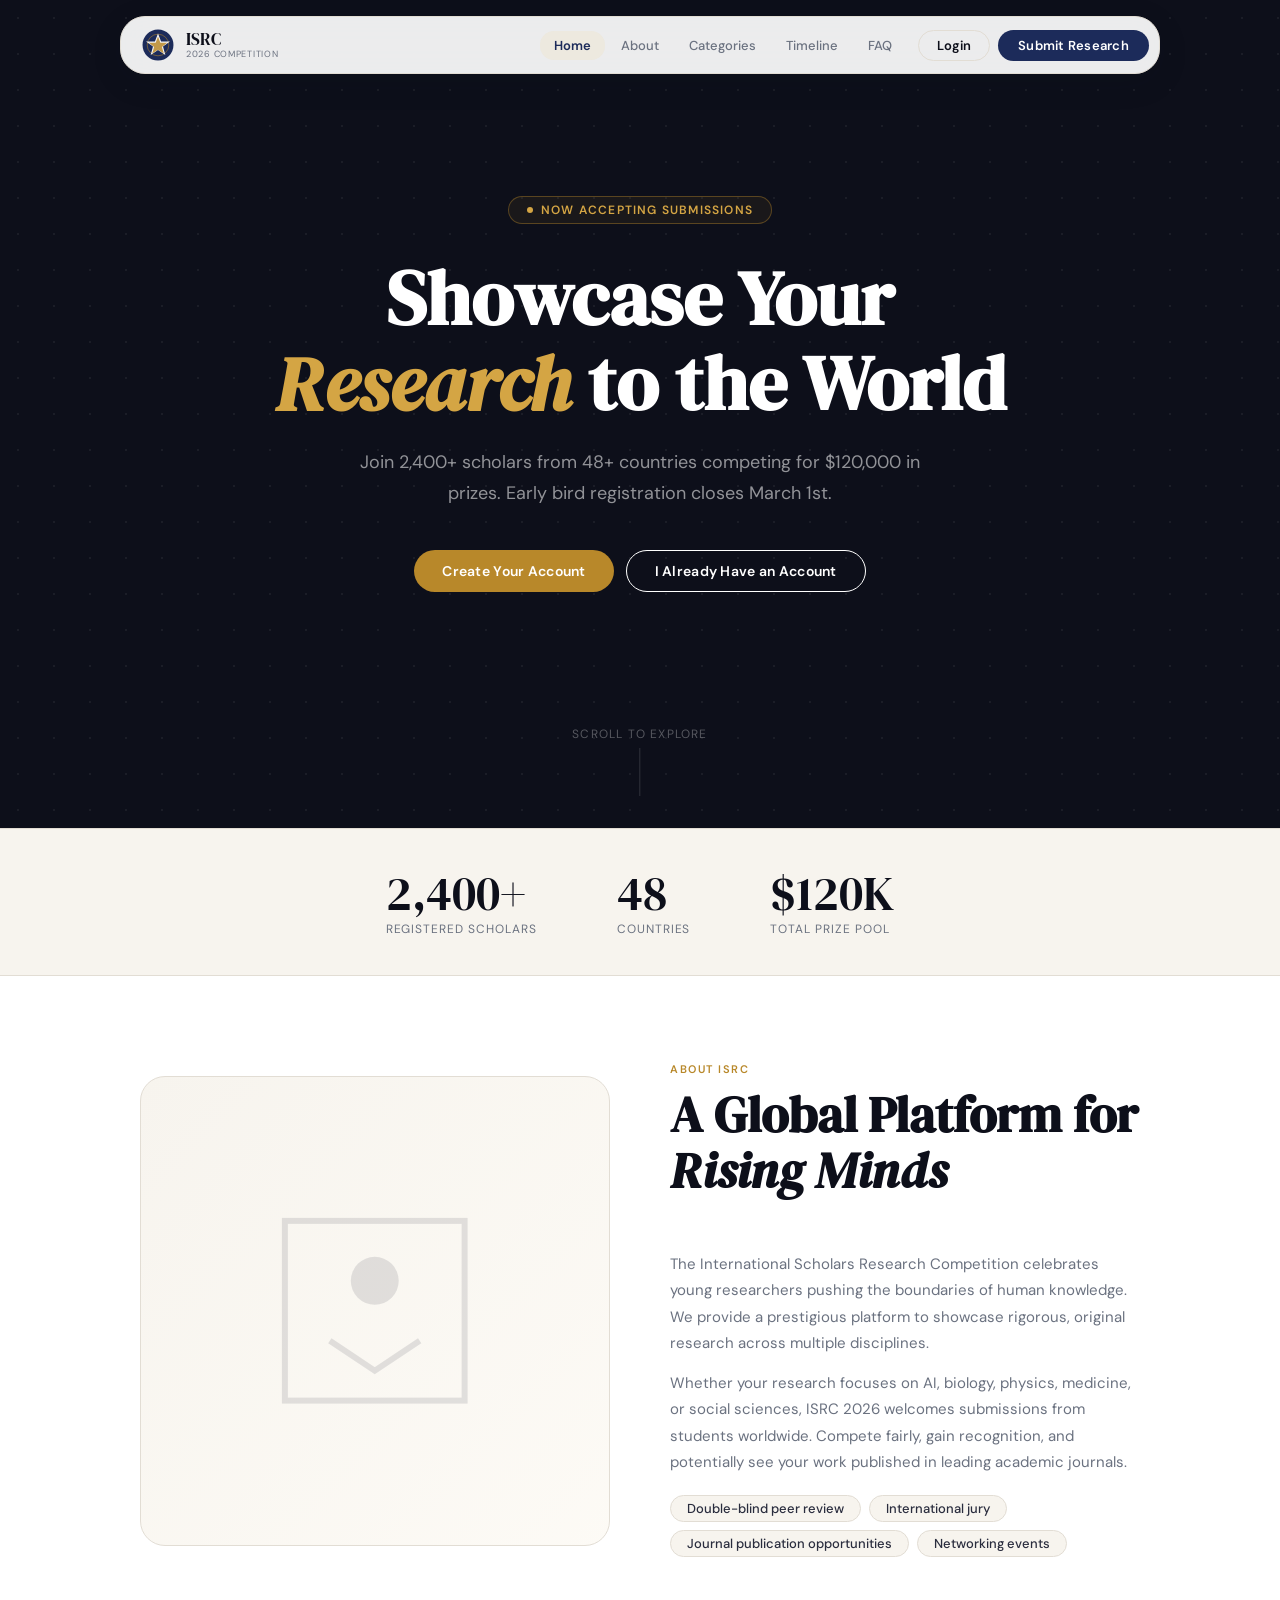
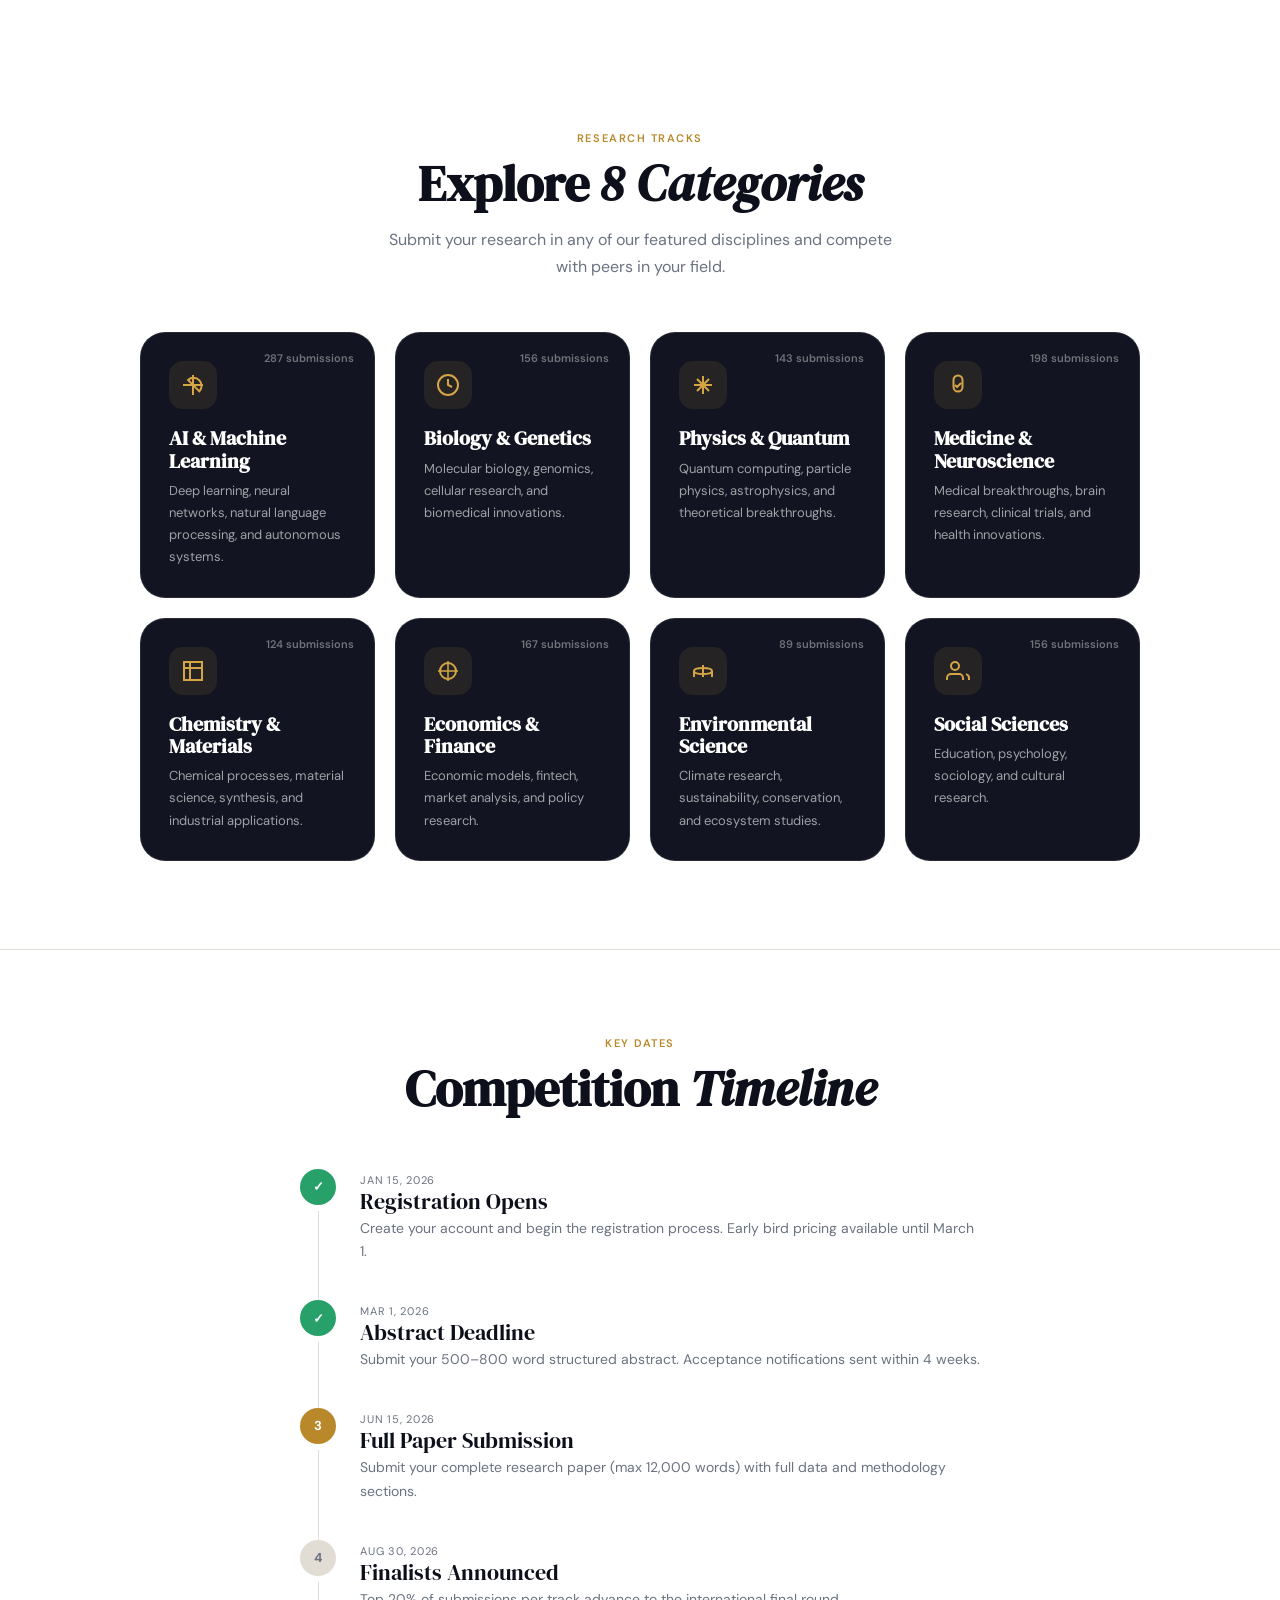
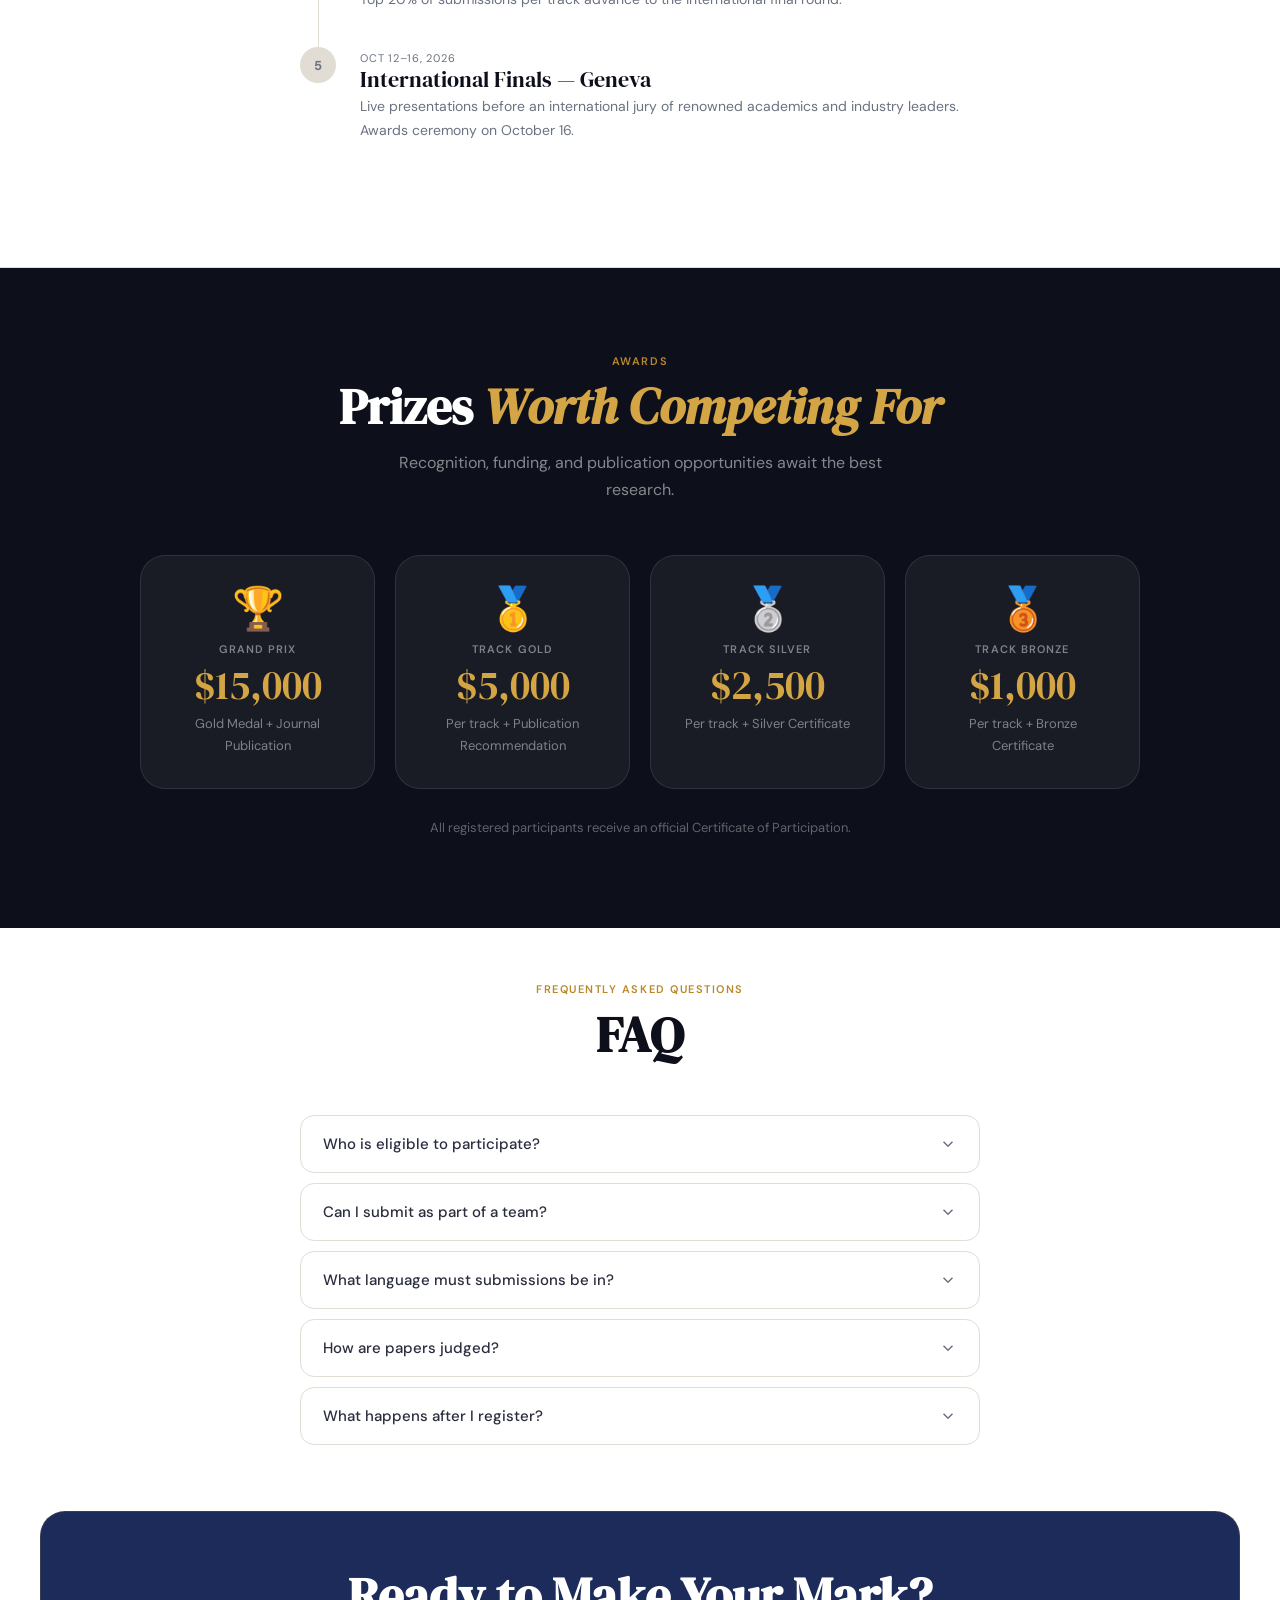
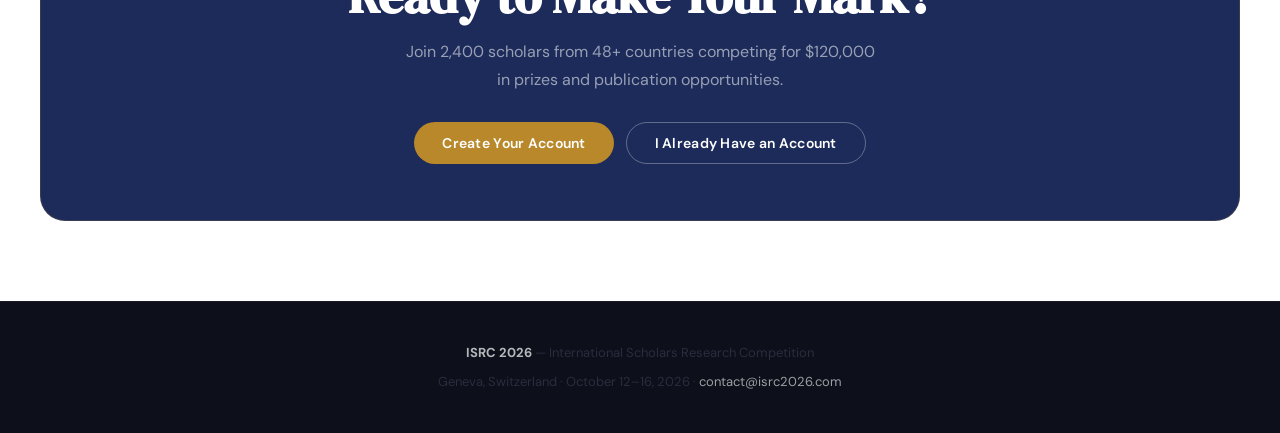
==== index.html @ cf71240b "Update index.html" ====
<!DOCTYPE html>
<html lang="en">
<head>
  <meta charset="UTF-8"/>
  <meta name="viewport" content="width=device-width, initial-scale=1.0"/>
  <meta name="description" content="ISRC 2026 — International Scholars Research Competition. Join 2,400+ scholars competing for $120,000 in prizes."/>
  <title>ISRC 2026 — International Scholars Research Competition</title>
  <link rel="icon" href="icon.svg" type="image/svg+xml"/>
  <link rel="stylesheet" href="css/style.css"/>
  <style>
    .hero {
      min-height: 92vh;
      background: var(--ink);
      display: flex;
      align-items: center;
      justify-content: center;
      text-align: center;
      padding: 100px 24px 140px;
      position: relative;
      overflow: hidden;
    }

    .hero-dots {
      position: absolute;
      inset: 0;
      pointer-events: none;
      background-image: radial-gradient(circle, rgba(255,255,255,.06) 1px, transparent 1px);
      background-size: 36px 36px;
      animation: drift 20s linear infinite;
    }

    @keyframes drift {
      0% { background-position: 0 0; }
      100% { background-position: 36px 36px; }
    }

    .hero-inner {
      position: relative;
      z-index: 1;
      max-width: 820px;
      animation: fadeInUp 0.8s ease-out;
    }

    @keyframes fadeInUp {
      from {
        opacity: 0;
        transform: translateY(30px);
      }
      to {
        opacity: 1;
        transform: translateY(0);
      }
    }

    .hero-badge {
      display: inline-flex;
      align-items: center;
      gap: 8px;
      margin-bottom: 32px;
      padding: 7px 18px;
      border-radius: var(--r);
      border: 1px solid rgba(184,136,42,.4);
      background: rgba(184,136,42,.08);
      font-size: 12px;
      font-weight: 600;
      letter-spacing: .1em;
      text-transform: uppercase;
      color: var(--gold-l);
    }

    .hero-badge-dot {
      width: 6px;
      height: 6px;
      border-radius: 50%;
      background: var(--gold-l);
      animation: pulse 2s infinite;
    }

    @keyframes pulse {
      0%, 100% { opacity: 1; }
      50% { opacity: 0.2; }
    }

    .hero h1 {
      color: var(--white);
      margin-bottom: 22px;
      font-size: clamp(40px, 6vw, 80px);
      line-height: 1.1;
    }

    .hero h1 em {
      font-style: italic;
      color: var(--gold-l);
    }

    .hero-sub {
      font-size: 18px;
      color: rgba(255,255,255,.55);
      line-height: 1.75;
      margin-bottom: 40px;
      max-width: 560px;
      margin-inline: auto;
    }

    .hero-btns {
      display: flex;
      justify-content: center;
      gap: 12px;
      flex-wrap: wrap;
    }

    .hero-scroll {
      position: absolute;
      bottom: 32px;
      left: 50%;
      transform: translateX(-50%);
      color: rgba(255,255,255,.3);
      font-size: 12px;
      letter-spacing: .1em;
      text-transform: uppercase;
      display: flex;
      flex-direction: column;
      align-items: center;
      gap: 8px;
      z-index: 10;
      animation: bounce 2s infinite;
    }

    @keyframes bounce {
      0%, 100% { transform: translateX(-50%) translateY(0); }
      50% { transform: translateX(-50%) translateY(-10px); }
    }

    .hero-scroll-line {
      width: 1px;
      height: 48px;
      background: rgba(255,255,255,.15);
    }

    .stats-strip {
      background: var(--cream);
      padding: 40px;
      border-top: 1px solid var(--border);
      border-bottom: 1px solid var(--border);
    }

    .stats-inner {
      max-width: 1080px;
      margin: 0 auto;
      display: flex;
      justify-content: center;
      gap: 80px;
      flex-wrap: wrap;
    }

    .stat-val {
      font-family: var(--ff-h);
      font-size: 48px;
      color: var(--ink);
      display: block;
      line-height: 1;
    }

    .stat-lbl {
      font-size: 12px;
      color: var(--muted);
      letter-spacing: .08em;
      text-transform: uppercase;
      margin-top: 6px;
      display: block;
    }

    .about-grid {
      display: grid;
      grid-template-columns: 1fr 1fr;
      gap: 60px;
      align-items: center;
    }

    .about-visual {
      background: linear-gradient(135deg, var(--cream) 0%, rgba(212, 165, 68, 0.05) 100%);
      border-radius: var(--r);
      aspect-ratio: 1;
      display: flex;
      align-items: center;
      justify-content: center;
      border: 1px solid var(--border);
    }

    .about-visual svg {
      width: 64%;
      height: 64%;
      opacity: .12;
    }

    .about-content h2 {
      margin-bottom: 18px;
    }

    .about-content p {
      color: var(--muted);
      margin-bottom: 14px;
      font-size: 15px;
    }

    .about-pills {
      display: flex;
      flex-wrap: wrap;
      gap: 8px;
      margin-top: 20px;
    }

    .pill {
      padding: 6px 16px;
      border-radius: var(--r);
      background: var(--cream);
      border: 1.5px solid var(--border);
      font-size: 13px;
      font-weight: 500;
      color: var(--text);
    }

    .cat-card {
      background: #121421;
      border: 1.5px solid rgba(255, 255, 255, 0.1);
      border-radius: var(--r);
      padding: 28px;
      transition: all 0.3s cubic-bezier(0.25, 0.46, 0.45, 0.94);
      position: relative;
      cursor: pointer;
      overflow: hidden;
    }

    .cat-card::before {
      content: '';
      position: absolute;
      inset: 0;
      background: radial-gradient(circle at var(--x, 50%) var(--y, 50%), rgba(212, 165, 68, 0.15) 0%, transparent 50%);
      opacity: 0;
      transition: opacity 0.3s;
      pointer-events: none;
    }

    .cat-card:hover {
      border-color: var(--gold-l);
      box-shadow: 0 0 30px rgba(212, 165, 68, 0.4),
                  0 0 50px rgba(212, 165, 68, 0.2),
                  inset 0 0 20px rgba(212, 165, 68, 0.05);
      transform: translateY(-4px);
    }

    .cat-card:hover::before {
      opacity: 1;
    }

    .cat-icon {
      width: 48px;
      height: 48px;
      border-radius: var(--r-sm);
      background: rgba(212, 165, 68, 0.1);
      display: flex;
      align-items: center;
      justify-content: center;
      margin-bottom: 18px;
      transition: background-color 0.3s ease;
      position: relative;
      z-index: 1;
    }

    .cat-card:hover .cat-icon {
      background: rgba(212, 165, 68, 0.2);
    }

    .cat-icon svg {
      width: 24px;
      height: 24px;
      color: var(--gold-l);
    }

    .cat-card h3 {
      font-size: 20px;
      margin-bottom: 8px;
      color: var(--white);
      position: relative;
      z-index: 1;
    }

    .cat-card p {
      font-size: 13px;
      color: rgba(255, 255, 255, 0.6);
      line-height: 1.7;
      position: relative;
      z-index: 1;
    }

    .cat-count {
      position: absolute;
      top: 20px;
      right: 20px;
      font-size: 11px;
      font-weight: 600;
      color: rgba(255, 255, 255, 0.4);
    }

    .timeline-wrap {
      max-width: 680px;
      margin: 0 auto;
    }

    .tl-item {
      display: flex;
      gap: 24px;
      padding-bottom: 36px;
      position: relative;
    }

    .tl-item:not(:last-child)::after {
      content: '';
      position: absolute;
      left: 18px;
      top: 42px;
      bottom: 0;
      width: 1px;
      background: var(--border);
    }

    .tl-dot {
      width: 36px;
      height: 36px;
      border-radius: 50%;
      flex-shrink: 0;
      display: flex;
      align-items: center;
      justify-content: center;
      font-family: var(--ff-b);
      font-size: 13px;
      font-weight: 700;
      color: var(--white);
      box-shadow: 0 0 0 3px rgba(255, 255, 255, 0.1);
    }

    .tl-body {
      padding-top: 6px;
    }

    .tl-date {
      font-size: 11px;
      color: var(--muted);
      letter-spacing: .07em;
      text-transform: uppercase;
      margin-bottom: 4px;
    }

    .tl-title {
      font-family: var(--ff-h);
      font-size: 22px;
      color: var(--ink);
      margin-bottom: 5px;
    }

    .tl-desc {
      font-size: 14px;
      color: var(--muted);
      line-height: 1.7;
    }

    .prizes-bg {
      background: var(--ink);
    }

    .prize-card {
      background: rgba(255,255,255,.05);
      border: 1px solid rgba(255,255,255,.1);
      border-radius: var(--r);
      padding: 32px;
      text-align: center;
      transition: all 0.3s ease;
      position: relative;
      overflow: hidden;
    }

    .prize-card::before {
      content: '';
      position: absolute;
      inset: 0;
      background: radial-gradient(circle at center, rgba(212, 165, 68, 0.1) 0%, transparent 100%);
      opacity: 0;
      transition: opacity 0.3s;
    }

    .prize-card:hover {
      background: rgba(255,255,255,.08);
      transform: translateY(-4px);
      border-color: rgba(212, 165, 68, 0.4);
    }

    .prize-card:hover::before {
      opacity: 1;
    }

    .prize-medal {
      font-size: 42px;
      margin-bottom: 14px;
      display: block;
      position: relative;
      z-index: 1;
    }

    .prize-tier {
      font-size: 11px;
      font-weight: 600;
      letter-spacing: .1em;
      text-transform: uppercase;
      color: rgba(255,255,255,.45);
      margin-bottom: 10px;
      position: relative;
      z-index: 1;
    }

    .prize-amount {
      font-family: var(--ff-h);
      font-size: 40px;
      color: var(--gold-l);
      margin-bottom: 8px;
      position: relative;
      z-index: 1;
    }

    .prize-desc {
      font-size: 13px;
      color: rgba(255,255,255,.45);
      line-height: 1.65;
      position: relative;
      z-index: 1;
    }

    .cta-banner {
      background: var(--navy);
      border-radius: var(--r);
      padding: 56px 48px;
      text-align: center;
      margin: 0 40px;
      border: 1px solid rgba(184, 136, 42, 0.2);
    }

    .cta-banner h2 {
      color: var(--white);
      margin-bottom: 14px;
    }

    .cta-banner p {
      color: rgba(255,255,255,.55);
      font-size: 16px;
      margin-bottom: 28px;
      max-width: 480px;
      margin-inline: auto;
    }

    .cta-banner .hero-btns {
      margin-top: 0;
    }

    footer {
      background: var(--ink);
      color: rgba(255,255,255,.4);
      text-align: center;
      padding: 40px 24px;
      font-size: 13px;
      line-height: 1.7;
      border-top: 1px solid rgba(255, 255, 255, 0.05);
    }

    footer a {
      color: rgba(255,255,255,.6);
      transition: color 0.3s;
    }

    footer a:hover {
      color: var(--white);
    }

    footer p {
      margin: 0;
    }

    footer p:not(:first-child) {
      margin-top: 6px;
    }

    @media (max-width: 768px) {
      .about-grid {
        grid-template-columns: 1fr;
      }

      .about-visual {
        display: none;
      }

      .stats-inner {
        gap: 40px;
      }

      .hero h1 {
        font-size: 38px;
      }

      .cta-banner {
        margin: 0 20px;
        padding: 40px 24px;
      }

      .hero-scroll {
        display: none;
      }
    }
  </style>
</head>
<body>
  <div id="nav-slot"></div>

  <section class="hero">
    <div class="hero-dots"></div>
    <div class="hero-inner">
      <div class="hero-badge">
        <div class="hero-badge-dot"></div>
        Now Accepting Submissions
      </div>
      <h1>Showcase Your <em>Research</em> to the World</h1>
      <p class="hero-sub">
        Join 2,400+ scholars from 48+ countries competing for $120,000 in prizes.
        Early bird registration closes March 1st.
      </p>
      <div class="hero-btns">
        <a href="pages/register.html" class="btn btn-gold">Create Your Account</a>
        <a href="pages/login.html" class="btn btn-ghost-light">I Already Have an Account</a>
      </div>
    </div>
    <div class="hero-scroll">
      <span>Scroll to explore</span>
      <div class="hero-scroll-line"></div>
    </div>
  </section>

  <section class="stats-strip">
    <div class="stats-inner">
      <div>
        <span class="stat-val">2,400+</span>
        <span class="stat-lbl">Registered Scholars</span>
      </div>
      <div>
        <span class="stat-val">48</span>
        <span class="stat-lbl">Countries</span>
      </div>
      <div>
        <span class="stat-val">$120K</span>
        <span class="stat-lbl">Total Prize Pool</span>
      </div>
    </div>
  </section>

  <section class="section" id="about">
    <div class="about-grid">
      <div class="about-visual">
        <svg viewBox="0 0 100 100" fill="none" xmlns="http://www.w3.org/2000/svg">
          <rect x="20" y="20" width="60" height="60" stroke="currentColor" stroke-width="2"/>
          <circle cx="50" cy="40" r="8" fill="currentColor"/>
          <path d="M35 60 L50 70 L65 60" stroke="currentColor" stroke-width="2" fill="none"/>
        </svg>
      </div>
      <div class="about-content">
        <div class="section-head">
          <span class="eyebrow">About ISRC</span>
          <h2>A Global Platform for <em>Rising Minds</em></h2>
        </div>
        <p>
          The International Scholars Research Competition celebrates young researchers pushing the boundaries
          of human knowledge. We provide a prestigious platform to showcase rigorous, original research across
          multiple disciplines.
        </p>
        <p>
          Whether your research focuses on AI, biology, physics, medicine, or social sciences, ISRC 2026
          welcomes submissions from students worldwide. Compete fairly, gain recognition, and potentially
          see your work published in leading academic journals.
        </p>
        <div class="about-pills">
          <div class="pill">Double-blind peer review</div>
          <div class="pill">International jury</div>
          <div class="pill">Journal publication opportunities</div>
          <div class="pill">Networking events</div>
        </div>
      </div>
    </div>
  </section>

  <section class="section" id="categories">
    <div class="section-head center">
      <span class="eyebrow">Research Tracks</span>
      <h2>Explore <em>8 Categories</em></h2>
      <p>Submit your research in any of our featured disciplines and compete with peers in your field.</p>
    </div>
    <div class="g4">
      <div class="cat-card">
        <div class="cat-icon">
          <svg viewBox="0 0 24 24" fill="none" stroke="currentColor" stroke-width="2">
            <path d="M12 2v20M2 12h20M7.07 7.07a8 8 0 0 1 11.31 11.31L7.07 7.07z"/>
          </svg>
        </div>
        <h3>AI & Machine Learning</h3>
        <p>Deep learning, neural networks, natural language processing, and autonomous systems.</p>
        <span class="cat-count">287 submissions</span>
      </div>
      <div class="cat-card">
        <div class="cat-icon">
          <svg viewBox="0 0 24 24" fill="none" stroke="currentColor" stroke-width="2">
            <circle cx="12" cy="12" r="10"/><path d="M12 6v6l4 2"/>
          </svg>
        </div>
        <h3>Biology & Genetics</h3>
        <p>Molecular biology, genomics, cellular research, and biomedical innovations.</p>
        <span class="cat-count">156 submissions</span>
      </div>
      <div class="cat-card">
        <div class="cat-icon">
          <svg viewBox="0 0 24 24" fill="none" stroke="currentColor" stroke-width="2">
            <path d="M12 3v18M3 12h18M6 6l12 12M18 6L6 18"/>
          </svg>
        </div>
        <h3>Physics & Quantum</h3>
        <p>Quantum computing, particle physics, astrophysics, and theoretical breakthroughs.</p>
        <span class="cat-count">143 submissions</span>
      </div>
      <div class="cat-card">
        <div class="cat-icon">
          <svg viewBox="0 0 24 24" fill="none" stroke="currentColor" stroke-width="2">
            <path d="M9 12L11 14L15 10M12 2.5a4.5 4.5 0 0 0-4.5 4.5v7a4.5 4.5 0 0 0 4.5 4.5 4.5 4.5 0 0 0 4.5-4.5v-7a4.5 4.5 0 0 0-4.5-4.5z"/>
          </svg>
        </div>
        <h3>Medicine & Neuroscience</h3>
        <p>Medical breakthroughs, brain research, clinical trials, and health innovations.</p>
        <span class="cat-count">198 submissions</span>
      </div>
      <div class="cat-card">
        <div class="cat-icon">
          <svg viewBox="0 0 24 24" fill="none" stroke="currentColor" stroke-width="2">
            <path d="M3 3h18v18H3z"/><path d="M3 9h18M9 3v18"/>
          </svg>
        </div>
        <h3>Chemistry & Materials</h3>
        <p>Chemical processes, material science, synthesis, and industrial applications.</p>
        <span class="cat-count">124 submissions</span>
      </div>
      <div class="cat-card">
        <div class="cat-icon">
          <svg viewBox="0 0 24 24" fill="none" stroke="currentColor" stroke-width="2">
            <path d="M12 2v20M2 12h20" stroke-width="1.5"/><circle cx="12" cy="12" r="8"/>
          </svg>
        </div>
        <h3>Economics & Finance</h3>
        <p>Economic models, fintech, market analysis, and policy research.</p>
        <span class="cat-count">167 submissions</span>
      </div>
      <div class="cat-card">
        <div class="cat-icon">
          <svg viewBox="0 0 24 24" fill="none" stroke="currentColor" stroke-width="2">
            <path d="M3 12c0-1 1-3 9-3s9 2 9 3-1 3-9 3-9-2-9-3z"/><path d="M12 6v12M3 12v6M21 12v6"/>
          </svg>
        </div>
        <h3>Environmental Science</h3>
        <p>Climate research, sustainability, conservation, and ecosystem studies.</p>
        <span class="cat-count">89 submissions</span>
      </div>
      <div class="cat-card">
        <div class="cat-icon">
          <svg viewBox="0 0 24 24" fill="none" stroke="currentColor" stroke-width="2">
            <path d="M17 21v-2a4 4 0 0 0-4-4H5a4 4 0 0 0-4 4v2"/><circle cx="9" cy="7" r="4"/><path d="M23 21v-2a4 4 0 0 0-3-3.87"/>
          </svg>
        </div>
        <h3>Social Sciences</h3>
        <p>Education, psychology, sociology, and cultural research.</p>
        <span class="cat-count">156 submissions</span>
      </div>
    </div>
  </section>

  <div class="divider"></div>

  <section class="section" id="timeline">
    <div class="section-head center">
      <span class="eyebrow">Key Dates</span>
      <h2>Competition <em>Timeline</em></h2>
    </div>
    <div class="timeline-wrap">
      <div class="tl-item">
        <div class="tl-dot" style="background:#28a06a">✓</div>
        <div class="tl-body">
          <div class="tl-date">Jan 15, 2026</div>
          <div class="tl-title">Registration Opens</div>
          <div class="tl-desc">Create your account and begin the registration process. Early bird pricing available until March 1.</div>
        </div>
      </div>
      <div class="tl-item">
        <div class="tl-dot" style="background:#28a06a">✓</div>
        <div class="tl-body">
          <div class="tl-date">Mar 1, 2026</div>
          <div class="tl-title">Abstract Deadline</div>
          <div class="tl-desc">Submit your 500–800 word structured abstract. Acceptance notifications sent within 4 weeks.</div>
        </div>
      </div>
      <div class="tl-item">
        <div class="tl-dot" style="background:var(--gold)">3</div>
        <div class="tl-body">
          <div class="tl-date">Jun 15, 2026</div>
          <div class="tl-title">Full Paper Submission</div>
          <div class="tl-desc">Submit your complete research paper (max 12,000 words) with full data and methodology sections.</div>
        </div>
      </div>
      <div class="tl-item">
        <div class="tl-dot" style="background:var(--border);color:var(--muted)">4</div>
        <div class="tl-body">
          <div class="tl-date">Aug 30, 2026</div>
          <div class="tl-title">Finalists Announced</div>
          <div class="tl-desc">Top 20% of submissions per track advance to the international final round.</div>
        </div>
      </div>
      <div class="tl-item">
        <div class="tl-dot" style="background:var(--border);color:var(--muted)">5</div>
        <div class="tl-body">
          <div class="tl-date">Oct 12–16, 2026</div>
          <div class="tl-title">International Finals — Geneva</div>
          <div class="tl-desc">Live presentations before an international jury of renowned academics and industry leaders. Awards ceremony on October 16.</div>
        </div>
      </div>
    </div>
  </section>

  <div class="divider"></div>

  <div class="prizes-bg">
    <div class="section">
      <div class="section-head center" style="color:white">
        <span class="eyebrow">Awards</span>
        <h2 style="color:var(--white)">Prizes <em style="color:var(--gold-l)">Worth Competing For</em></h2>
        <p style="color:rgba(255,255,255,.5)">Recognition, funding, and publication opportunities await the best research.</p>
      </div>
      <div class="g4">
        <div class="prize-card">
          <span class="prize-medal">🏆</span>
          <div class="prize-tier">Grand Prix</div>
          <div class="prize-amount">$15,000</div>
          <div class="prize-desc">Gold Medal + Journal Publication</div>
        </div>
        <div class="prize-card">
          <span class="prize-medal">🥇</span>
          <div class="prize-tier">Track Gold</div>
          <div class="prize-amount">$5,000</div>
          <div class="prize-desc">Per track + Publication Recommendation</div>
        </div>
        <div class="prize-card">
          <span class="prize-medal">🥈</span>
          <div class="prize-tier">Track Silver</div>
          <div class="prize-amount">$2,500</div>
          <div class="prize-desc">Per track + Silver Certificate</div>
        </div>
        <div class="prize-card">
          <span class="prize-medal">🥉</span>
          <div class="prize-tier">Track Bronze</div>
          <div class="prize-amount">$1,000</div>
          <div class="prize-desc">Per track + Bronze Certificate</div>
        </div>
      </div>
      <p style="text-align:center;color:rgba(255,255,255,.35);font-size:13px;margin-top:28px">
        All registered participants receive an official Certificate of Participation.
      </p>
    </div>
  </div>

  <section class="section-sm section" id="faq" style="max-width:760px">
    <div class="section-head center">
      <span class="eyebrow">Frequently Asked Questions</span>
      <h2>FAQ</h2>
    </div>
    <div class="faq-item">
      <button class="faq-q" onclick="faq(this)">
        Who is eligible to participate?
        <svg class="faq-arrow" width="18" height="18" viewBox="0 0 24 24" fill="none" stroke="currentColor" stroke-width="2"><polyline points="6 9 12 15 18 9"/></svg>
      </button>
      <div class="faq-a"><div class="faq-a-inner">ISRC 2026 is open to undergraduate students (year 2+), master's students, and first/second-year PhD students at accredited universities worldwide. There is no age restriction.</div></div>
    </div>
    <div class="faq-item">
      <button class="faq-q" onclick="faq(this)">
        Can I submit as part of a team?
        <svg class="faq-arrow" width="18" height="18" viewBox="0 0 24 24" fill="none" stroke="currentColor" stroke-width="2"><polyline points="6 9 12 15 18 9"/></svg>
      </button>
      <div class="faq-a"><div class="faq-a-inner">Yes — teams of up to 4 students are permitted. Each member must register individually. The lead author submits on behalf of the team; all members receive certificates and prize splits.</div></div>
    </div>
    <div class="faq-item">
      <button class="faq-q" onclick="faq(this)">
        What language must submissions be in?
        <svg class="faq-arrow" width="18" height="18" viewBox="0 0 24 24" fill="none" stroke="currentColor" stroke-width="2"><polyline points="6 9 12 15 18 9"/></svg>
      </button>
      <div class="faq-a"><div class="faq-a-inner">All submissions must be in English. Accepted finalists may request a translation voucher (up to $200) if English is their second language.</div></div>
    </div>
    <div class="faq-item">
      <button class="faq-q" onclick="faq(this)">
        How are papers judged?
        <svg class="faq-arrow" width="18" height="18" viewBox="0 0 24 24" fill="none" stroke="currentColor" stroke-width="2"><polyline points="6 9 12 15 18 9"/></svg>
      </button>
      <div class="faq-a"><div class="faq-a-inner">Double-blind peer review by senior academics and industry experts. Criteria: Originality (30%), Methodology (25%), Significance (25%), Clarity & Presentation (20%).</div></div>
    </div>
    <div class="faq-item">
      <button class="faq-q" onclick="faq(this)">
        What happens after I register?
        <svg class="faq-arrow" width="18" height="18" viewBox="0 0 24 24" fill="none" stroke="currentColor" stroke-width="2"><polyline points="6 9 12 15 18 9"/></svg>
      </button>
      <div class="faq-a"><div class="faq-a-inner">After creating an account and paying your registration fee, you'll gain immediate access to the submission portal where you can upload your abstract and later your full paper.</div></div>
    </div>
  </section>

  <div style="padding:0 0 80px">
    <div class="cta-banner">
      <h2>Ready to Make Your Mark?</h2>
      <p>Join 2,400 scholars from 48+ countries competing for $120,000 in prizes and publication opportunities.</p>
      <div class="hero-btns">
        <a href="pages/register.html" class="btn btn-gold">Create Your Account</a>
        <a href="pages/login.html" class="btn btn-ghost-light" style="color:white;border-color:rgba(255,255,255,.3)">I Already Have an Account</a>
      </div>
    </div>
  </div>

  <footer>
    <p><strong style="color:rgba(255,255,255,.7)">ISRC 2026</strong> — International Scholars Research Competition</p>
    <p style="margin-top:6px">Geneva, Switzerland · October 12–16, 2026 · <a href="mailto:contact@isrc2026.com">contact@isrc2026.com</a></p>
  </footer>

  <script src="js/app.js"></script>
  <script>
    const me = DB.getUser();
    
    if (me) {
      renderPublicNav('Home');
      
      const initials = (me.fname[0] + (me.lname ? me.lname[0] : '')).toUpperCase();
      document.querySelector('.nav-actions').innerHTML = `
        <a href="pages/dashboard.html" class="btn btn-navy btn-sm">My Dashboard</a>
        <div class="nav-avatar-wrap" id="_aw">
          <button class="nav-avatar" onclick="toggleAvatarMenuHome()" title="Account menu">
            ${initials}
          </button>
          <div class="avatar-menu" id="_am" role="menu">
            <div class="avatar-menu-header">
              <strong>${me.fname} ${me.lname || ''}</strong>
              <span>${me.email}</span>
            </div>
            <a href="pages/profile.html" class="avatar-menu-item" role="menuitem">
              <svg viewBox="0 0 24 24" fill="none" stroke="currentColor" stroke-width="2"><path d="M20 21v-2a4 4 0 00-4-4H8a4 4 0 00-4 4v2"/><circle cx="12" cy="7" r="4"/></svg>
              My Profile
            </a>
            <a href="pages/certificate.html" class="avatar-menu-item" role="menuitem">
              <svg viewBox="0 0 24 24" fill="none" stroke="currentColor" stroke-width="2"><circle cx="12" cy="8" r="6"/><path d="M15.477 12.89L17 22l-5-3-5 3 1.523-9.11"/></svg>
              Certificate
            </a>
            <div class="avatar-menu-divider"></div>
            <button class="avatar-menu-item avatar-menu-signout" onclick="signOutHome()" role="menuitem">
              <svg viewBox="0 0 24 24" fill="none" stroke="currentColor" stroke-width="2"><path d="M9 21H5a2 2 0 01-2-2V5a2 2 0 012-2h4"/><polyline points="16 17 21 12 16 7"/><line x1="21" y1="12" x2="9" y2="12"/></svg>
              Sign Out
            </button>
          </div>
        </div>
      `;
      
      document.addEventListener('click', e => {
        const w = document.getElementById('_aw');
        if (w && !w.contains(e.target)) {
          document.getElementById('_am')?.classList.remove('open');
        }
      });
    } else {
      renderPublicNav('Home');
    }

    function toggleAvatarMenuHome() {
      document.getElementById('_am').classList.toggle('open');
    }

    function signOutHome() {
      DB.clearUser();
      location.reload();
    }
  </script>
</body>
</html>
---- css/style.css ----
/* PALETTE
   --ink      #0D0F1A   near-black headings / hero bg
   --navy     #1C2B5A   primary blue  (buttons, nav, banners)
   --navy-mid #243370   navy hover state
   --gold     #B8882A   warm gold  (CTAs, accents, cert)
   --gold-l   #D4A544   light gold (hover, prize amounts)
   --cream    #F7F4EE   off-white  (page bg, input bg)
   --cream-d  #EDE9DF   darker cream (active nav, readonly)
   --white    #FFFFFF   pure white (cards, modals)
   --text     #2A2D3E   body text
   --muted    #6B7280   labels, subtitles, placeholders
   --border   #E2DDD4   all borders & dividers */

@import url('https://fonts.googleapis.com/css2?family=DM+Serif+Display:ital@0;1&family=DM+Sans:wght@300;400;500;600&display=swap');

/*Design Tokens*/
:root {
 --ink:      #0D0F1A;
 --navy:     #1C2B5A;
 --navy-mid: #243370;
 --gold:     #B8882A;
 --gold-l:   #D4A544;
 --cream:    #F7F4EE;
 --cream-d:  #EDE9DF;
 --white:    #FFFFFF;
 --text:     #2A2D3E;
 --muted:    #6B7280;
 --border:   #E2DDD4;
 --shadow:   0 4px 24px rgba(13,15,26,.08);
 --shadow-l: 0 2px 12px rgba(13,15,26,.06);
 --r:        25px;   /* global border-radius — change here to retheme */
 --r-sm:     14px;
 --r-xs:     8px;
 --nav-h:    68px;   /* height of fixed nav; used for page top-padding */
 --ff-h:     'DM Serif Display', serif;
 --ff-b:     'DM Sans', sans-serif;
}

/*Reset*/
*, *::before, *::after { box-sizing: border-box; margin: 0; padding: 0; }
html  { scroll-behavior: smooth; font-size: 16px; }
body  { font-family: var(--ff-b); background: var(--white); color: var(--text);
        line-height: 1; -webkit-font-smoothing: antialiased; }
a     { text-decoration: none; color: inherit; }
img   { display: block; max-width: 100%; }

/*Typography*/
h1, h2, h3, h4 { font-family: var(--ff-h); line-height: 1.12; color: var(--ink); }
h1 { font-size: clamp(40px, 6vw, 80px); }
h2 { font-size: clamp(28px, 4vw, 50px); }
h3 { font-size: clamp(20px, 2.5vw, 28px); }
h4 { font-size: 18px; }
p  { font-family: var(--ff-b); line-height: 1.75; color: var(--text); }
.muted { color: var(--muted); }

/*Buttons*/
.btn {
  display: inline-flex; align-items: center; justify-content: center; gap: 8px;
  padding: 13px 28px; border-radius: var(--r);
  font-family: var(--ff-b); font-size: 14px; font-weight: 600;
  letter-spacing: .02em; cursor: pointer; border: none;
  transition: transform .18s, box-shadow .18s, background .18s;
  white-space: nowrap; line-height: 1;
}
.btn:hover  { transform: translateY(-2px); }
.btn:active { transform: translateY(0); }
.btn svg    { width: 16px; height: 16px; flex-shrink: 0; }

.btn-ink        { background: var(--ink);  color: var(--white); }
.btn-ink:hover  { background: #1a1d2e; box-shadow: 0 8px 20px rgba(13,15,26,.22); }
.btn-gold       { background: var(--gold); color: var(--white); }
.btn-gold:hover { background: var(--gold-l); box-shadow: 0 8px 20px rgba(184,136,42,.28); }
.btn-navy       { background: var(--navy); color: var(--white); }
.btn-navy:hover { background: var(--navy-mid); box-shadow: 0 8px 20px rgba(28,43,90,.25); }
.btn-ghost-light { 
  background: transparent; 
  color: var(--white); 
  border: 1.5px solid var(--white); /*Or use var(--cream-d) for a less bright shade of white*/
}

/*When you hover over this element, the background of the element will turn white and the text will turn dark*/
.btn-ghost-light:hover {
  background: var(--white); 
  color: var(--ink);
  box-shadow: var(--shadow-l); 
}
.btn-ghost      { background: transparent; color: var(--ink); border: 1.5px solid var(--border); }
.btn-ghost:hover { border-color: var(--ink); box-shadow: var(--shadow-l); }
.btn-sm         { padding: 9px 20px; font-size: 13px; }
.btn-full       { width: 100%; }

/*Form Fields*/
.field { margin-bottom: 18px; }
.field label {
  display: block; font-size: 12px; font-weight: 600;
  letter-spacing: .06em; text-transform: uppercase;
  color: var(--muted); margin-bottom: 8px;
}
.field input, .field select, .field textarea {
  width: 100%; padding: 13px 18px;
  background: var(--cream); border: 1.5px solid var(--border);
  border-radius: var(--r-sm); font-family: var(--ff-b); font-size: 14px; color: var(--ink);
  transition: border-color .18s, background .18s; outline: none; appearance: none;
}
.field input:focus, .field select:focus, .field textarea:focus {
  border-color: var(--navy); background: var(--white);
}
.field input::placeholder, .field textarea::placeholder { color: #b0aaa0; }
.field textarea { resize: vertical; min-height: 110px; }
.field-row { display: grid; grid-template-columns: 1fr 1fr; gap: 14px; }

/*При наведении мыши курсор превращается в "руку", показывая, что элемент кликабельный*/
.field select {
  cursor: pointer;
  background-image: url("data:image/svg+xml,%3Csvg xmlns='http://www.w3.org/2000/svg' width='12' height='8' viewBox='0 0 12 8'%3E%3Cpath d='M1 1l5 5 5-5' stroke='%236B7280' stroke-width='1.5' fill='none' stroke-linecap='round'/%3E%3C/svg%3E");
  background-repeat: no-repeat; background-position: right 16px center; padding-right: 40px;
}

/*Alerts*/
.alert { display: none; padding: 12px 16px; border-radius: var(--r-sm);
        font-size: 13px; font-weight: 500; margin-bottom: 16px; border: 1.5px solid; }
.alert.show { display: block; }
.alert-err { background: #FEF2F2; border-color: #FECACA; color: #B91C1C; }
.alert-ok { background: #F0FDF4; border-color: #BBF7D0; color: #166534; }

/*Floating Navbar*/
.nav-float {
  position: fixed; top: 16px; left: 50%; transform: translateX(-50%);
  z-index: 200;
  width: calc(100% - 48px); max-width: 1040px;
  background: rgba(255,255,255,.92); backdrop-filter: blur(14px);
  border: 1.5px solid var(--border); border-radius: var(--r);
  box-shadow: 0 8px 32px rgba(13,15,26,.1);
  height: 58px; display: flex; align-items: center;
  padding: 0 10px 0 20px; gap: 4px;
  transition: top 0.30s ease-in-out; /*For fast and smooth animation of hiding and showing*/
}
.nav-float.nav-hidden {
   top: -80px; /*To hide the nav bar beyond the page boundaries*/
}
.nav-logo {
  display: flex; align-items: center; gap: 11px;
  margin-right: auto; flex-shrink: 0;
}
.nav-logo svg { width: 34px; height: 34px; }
.nav-logo-text .brand { font-family: var(--ff-h); font-size: 17px; color: var(--ink); display: block; line-height: 1; }
.nav-logo-text .sub   { font-size: 9px; color: var(--muted); letter-spacing: .08em; text-transform: uppercase; display: block; margin-top: 2px; }

.nav-links { display: flex; align-items: center; gap: 2px; }
.nav-link  {
  padding: 8px 14px; border-radius: var(--r-sm);
  font-size: 13px; font-weight: 500; color: var(--muted);
  cursor: pointer; transition: color .18s, background .18s;
  border: none; background: none; font-family: var(--ff-b);
  text-decoration: none; white-space: nowrap;
}
.nav-link:hover  { color: var(--ink);  background: var(--cream); }
.nav-link.active { color: var(--navy); background: var(--cream-d); font-weight: 600; }

.nav-actions { display: flex; align-items: center; gap: 8px; margin-left: 8px; }
.nav-login   {
  padding: 8px 18px; border-radius: var(--r); border: 1.5px solid var(--border);
  background: none; font-family: var(--ff-b); font-size: 13px; font-weight: 600;
  color: var(--ink); cursor: pointer; transition: border-color .18s, color .18s;
  text-decoration: none; display: inline-flex; align-items: center;
}
.nav-login:hover { border-color: var(--navy); color: var(--navy); }

/*Avatar Button & Dropdown (выпадающее меню при клике на аватарку юзера)*/
.nav-avatar-wrap { position: relative; }   /*anchor for absolute dropdown*/

.nav-avatar {
  /*36×36 circle showing user initials*/
  width: 36px; height: 36px; border-radius: 50%;
  background: var(--navy); color: var(--white);
  font-family: var(--ff-b); font-size: 13px; font-weight: 700; letter-spacing: .02em;
  display: flex; align-items: center; justify-content: center;
  cursor: pointer; border: 2px solid transparent;
  transition: border-color .18s, box-shadow .18s;
  flex-shrink: 0;
}
.nav-avatar:hover {
  border-color: var(--gold);
  box-shadow: 0 0 0 3px rgba(184,136,42,.15);
}

/*Dropdown panel - hidden until JS adds .open*/
.avatar-menu {
  display: none;
  position: absolute;
  top: calc(100% + 10px); /*10px gap below the avatar*/
  right: 0;               /*right-aligned to avatar*/
  min-width: 210px;
  background: var(--white);
  border: 1.5px solid var(--border);
  border-radius: var(--r);
  box-shadow: 0 12px 40px rgba(13,15,26,.14);
  z-index: 300;           /*above nav-float (200), below overlay (500)*/
  overflow: hidden;
}
.avatar-menu.open { display: block; }

.avatar-menu-header {
  padding: 14px 16px 12px;
  border-bottom: 1px solid var(--border);
}
.avatar-menu-header strong { display: block; font-size: 14px; font-weight: 600; color: var(--ink); margin-bottom: 2px; }
.avatar-menu-header span   { font-size: 12px; color: var(--muted); }

.avatar-menu-item {
  display: flex; align-items: center; gap: 10px;
  padding: 11px 16px;
  font-family: var(--ff-b); font-size: 13px; font-weight: 500;
  color: var(--text); text-decoration: none;
  background: none; border: none; width: 100%;
  cursor: pointer; transition: background .14s, color .14s;
  text-align: left;
}
.avatar-menu-item:hover     { background: var(--cream); color: var(--navy); }
.avatar-menu-item svg       { width: 15px; height: 15px; flex-shrink: 0; color: var(--muted); }
.avatar-menu-item:hover svg { color: var(--navy); }

.avatar-menu-divider { height: 1px; background: var(--border); margin: 4px 0; }

.avatar-menu-signout         { color: #B91C1C; }
.avatar-menu-signout:hover   { background: #FEF2F2; color: #B91C1C; }
.avatar-menu-signout svg     { color: #B91C1C; }
.avatar-menu-signout:hover svg { color: #B91C1C; }

/* ── Section Helpers ───────────────────────────────────── */
.section    { padding: 88px 40px; max-width: 1080px; margin: 0 auto; }
.section-sm { padding: 56px 40px; max-width: 1080px; margin: 0 auto; }
.section-head         { margin-bottom: 52px; }
.section-head.center  { text-align: center; }
.eyebrow {
  font-family: var(--ff-b); font-size: 11px; font-weight: 600;
  letter-spacing: .14em; text-transform: uppercase;
  color: var(--gold); display: block; margin-bottom: 12px;
}
.section-head h2        { color: var(--ink); }
.section-head h2 em     { font-style: italic; }
.section-head p         { font-size: 16px; color: var(--muted); margin-top: 14px; max-width: 520px; line-height: 1.7; }
.section-head.center p  { margin-inline: auto; }

/*Divider*/
.divider { width: 100%; height: 1px; background: var(--border); }

/*Cards*/
.card      { background: var(--white); border: 1.5px solid var(--border); border-radius: var(--r); overflow: hidden; }
.card-body { padding: 28px; }

/*Tags/Badges*/
.tag       { display: inline-flex; align-items: center; gap: 5px; padding: 4px 12px; border-radius: var(--r); font-size: 11px; font-weight: 600; letter-spacing: .06em; text-transform: uppercase; }
.tag-navy  { background: #EEF1F9; color: var(--navy); }
.tag-gold  { background: #FBF4E8; color: var(--gold); }
.tag-green { background: #ECFDF5; color: #166534; }
.tag-red   { background: #FEF2F2; color: #B91C1C; }

/*Toast Notification*/
.toast {
  position: fixed; bottom: 28px; right: 28px; z-index: 9999;
  background: var(--ink); color: var(--white);
  padding: 14px 20px; border-radius: var(--r);
  font-family: var(--ff-b); font-size: 13px; font-weight: 500;
  box-shadow: 0 12px 36px rgba(13,15,26,.24);
  display: flex; align-items: center; gap: 10px;
  transform: translateY(90px); opacity: 0; transition: transform .3s ease, opacity .3s ease;
  max-width: 320px; border-left: 3px solid var(--gold);
  pointer-events: none;
}
.toast.show { transform: translateY(0); opacity: 1; pointer-events: auto; }
.toast svg  { width: 15px; height: 15px; color: var(--gold); flex-shrink: 0; }

.no-break {
   white-space: nowrap;
}
/*Modal/Overlay*/
.overlay {
  position: fixed; inset: 0; background: rgba(13,15,26,.55);
  z-index: 500; display: none; align-items: center; justify-content: center;
  backdrop-filter: blur(6px); padding: 20px;
}
.overlay.open { display: flex; }
.modal {
  background: var(--white); border-radius: var(--r);
  padding: 40px; width: 100%; max-width: 460px;
  max-height: 90vh; overflow-y: auto;
  box-shadow: 0 24px 64px rgba(13,15,26,.2); position: relative;
}
.modal-x {
  position: absolute; top: 16px; right: 16px; width: 32px; height: 32px;
  background: var(--cream); border: none; border-radius: 50%;
  font-size: 16px; color: var(--muted); cursor: pointer;
  display: flex; align-items: center; justify-content: center; transition: background .18s, color .18s;
}
.modal-x:hover { background: var(--cream-d); color: var(--ink); }

/*FAQ Accordion*/
.faq-item { border: 1.5px solid var(--border); border-radius: var(--r-sm); margin-bottom: 10px; background: var(--white); overflow: hidden; }
.faq-q    {
  width: 100%; padding: 18px 22px; background: none; border: none;
  display: flex; justify-content: space-between; align-items: center;
  cursor: pointer; font-family: var(--ff-b); font-size: 15px; font-weight: 500;
  color: var(--text); text-align: left; transition: color .18s; gap: 12px;
}
.faq-q:hover, .faq-item.open .faq-q { color: var(--navy); }
.faq-arrow            { flex-shrink: 0; transition: transform .25s; color: var(--muted); }
.faq-item.open .faq-arrow { transform: rotate(180deg); color: var(--navy); }
.faq-a                { max-height: 0; overflow: hidden; transition: max-height .3s ease; }
.faq-item.open .faq-a { max-height: 240px; }
.faq-a-inner          { padding: 0 22px 18px; font-size: 14px; color: var(--muted); line-height: 1.8; }

/*Grid utilities*/
.g2 { display: grid; grid-template-columns: 1fr 1fr;         gap: 20px; }
.g3 { display: grid; grid-template-columns: repeat(3, 1fr);  gap: 20px; }
.g4 { display: grid; grid-template-columns: repeat(4, 1fr);  gap: 20px; }

/*Responsive Breakpoints*/
@media (max-width: 900px) {
  .g3, .g4 { grid-template-columns: 1fr 1fr; }
}
@media (max-width: 640px) {
  .g2, .g3, .g4   { grid-template-columns: 1fr; }
  .section, .section-sm { padding: 56px 20px; }
  .nav-links       { display: none; }
  .nav-float       { width: calc(100% - 24px); top: 12px; padding: 0 8px 0 14px; }
  .field-row       { grid-template-columns: 1fr; }
}
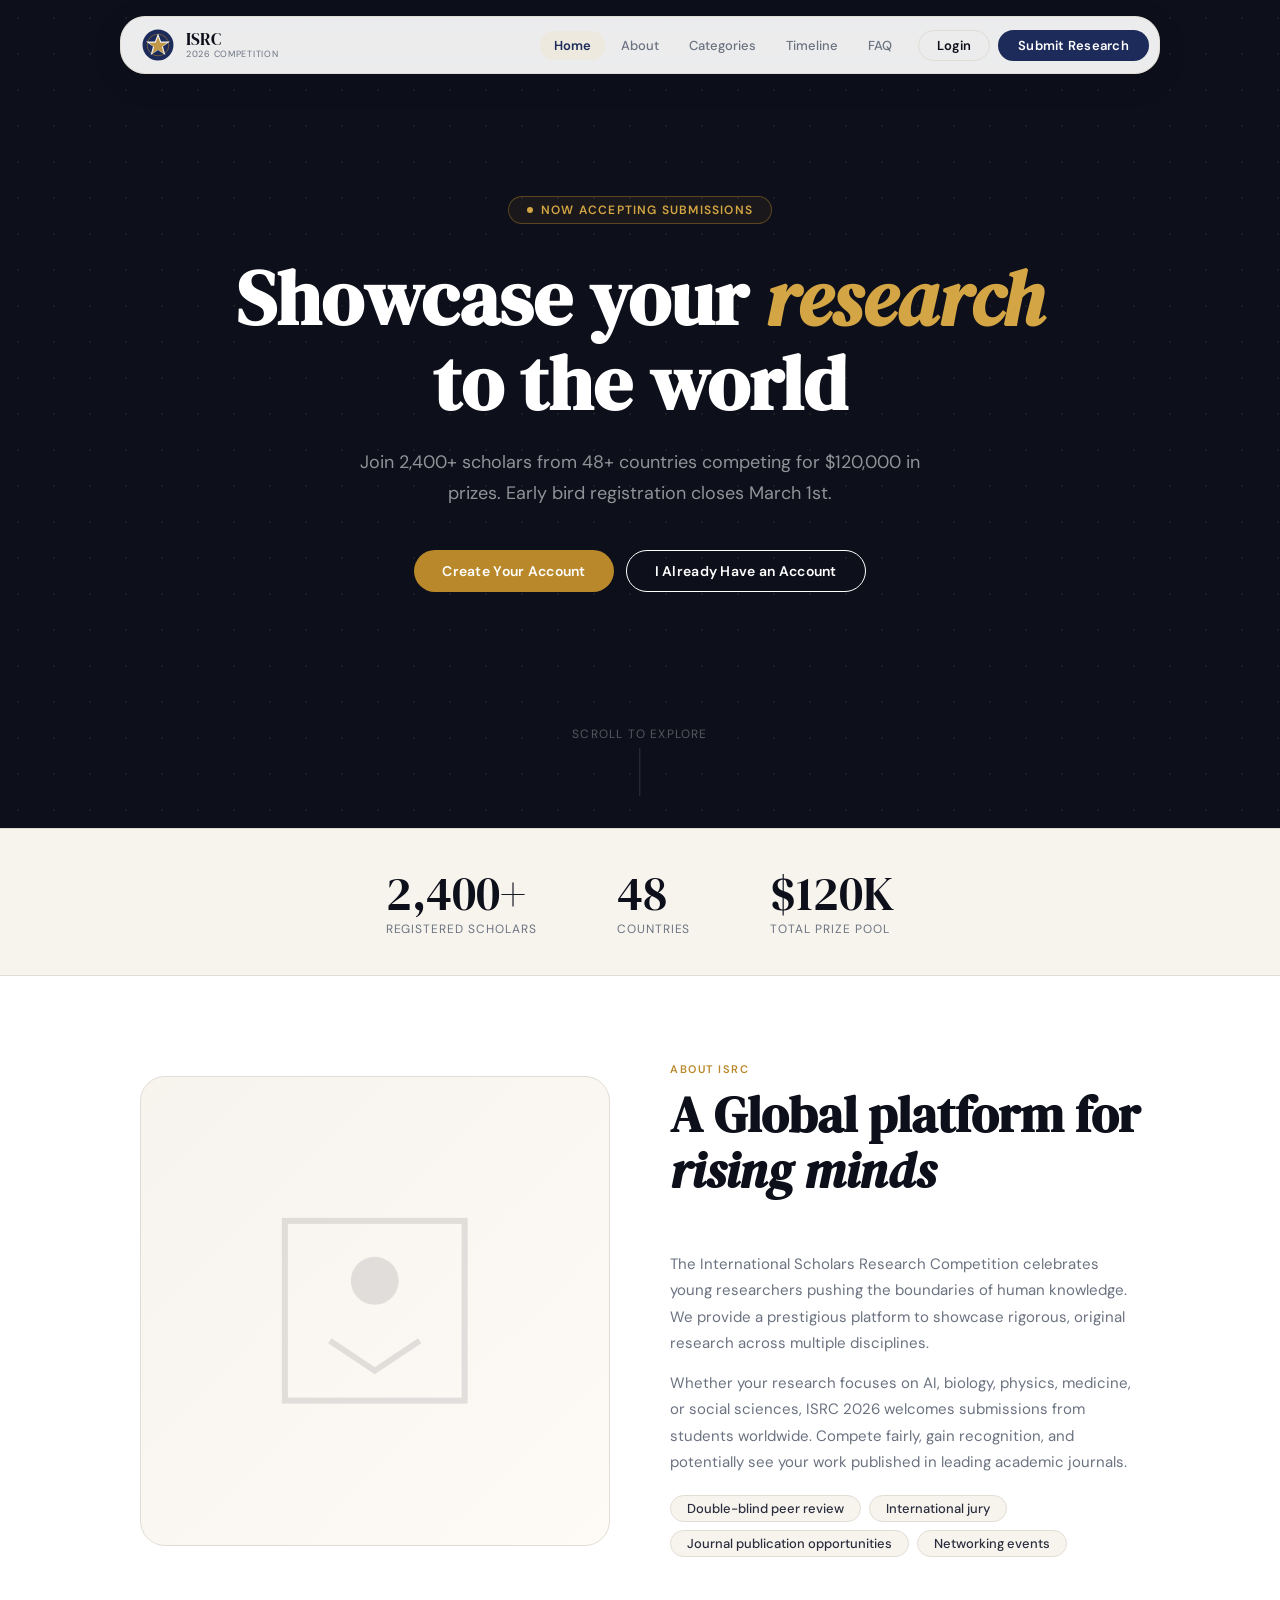
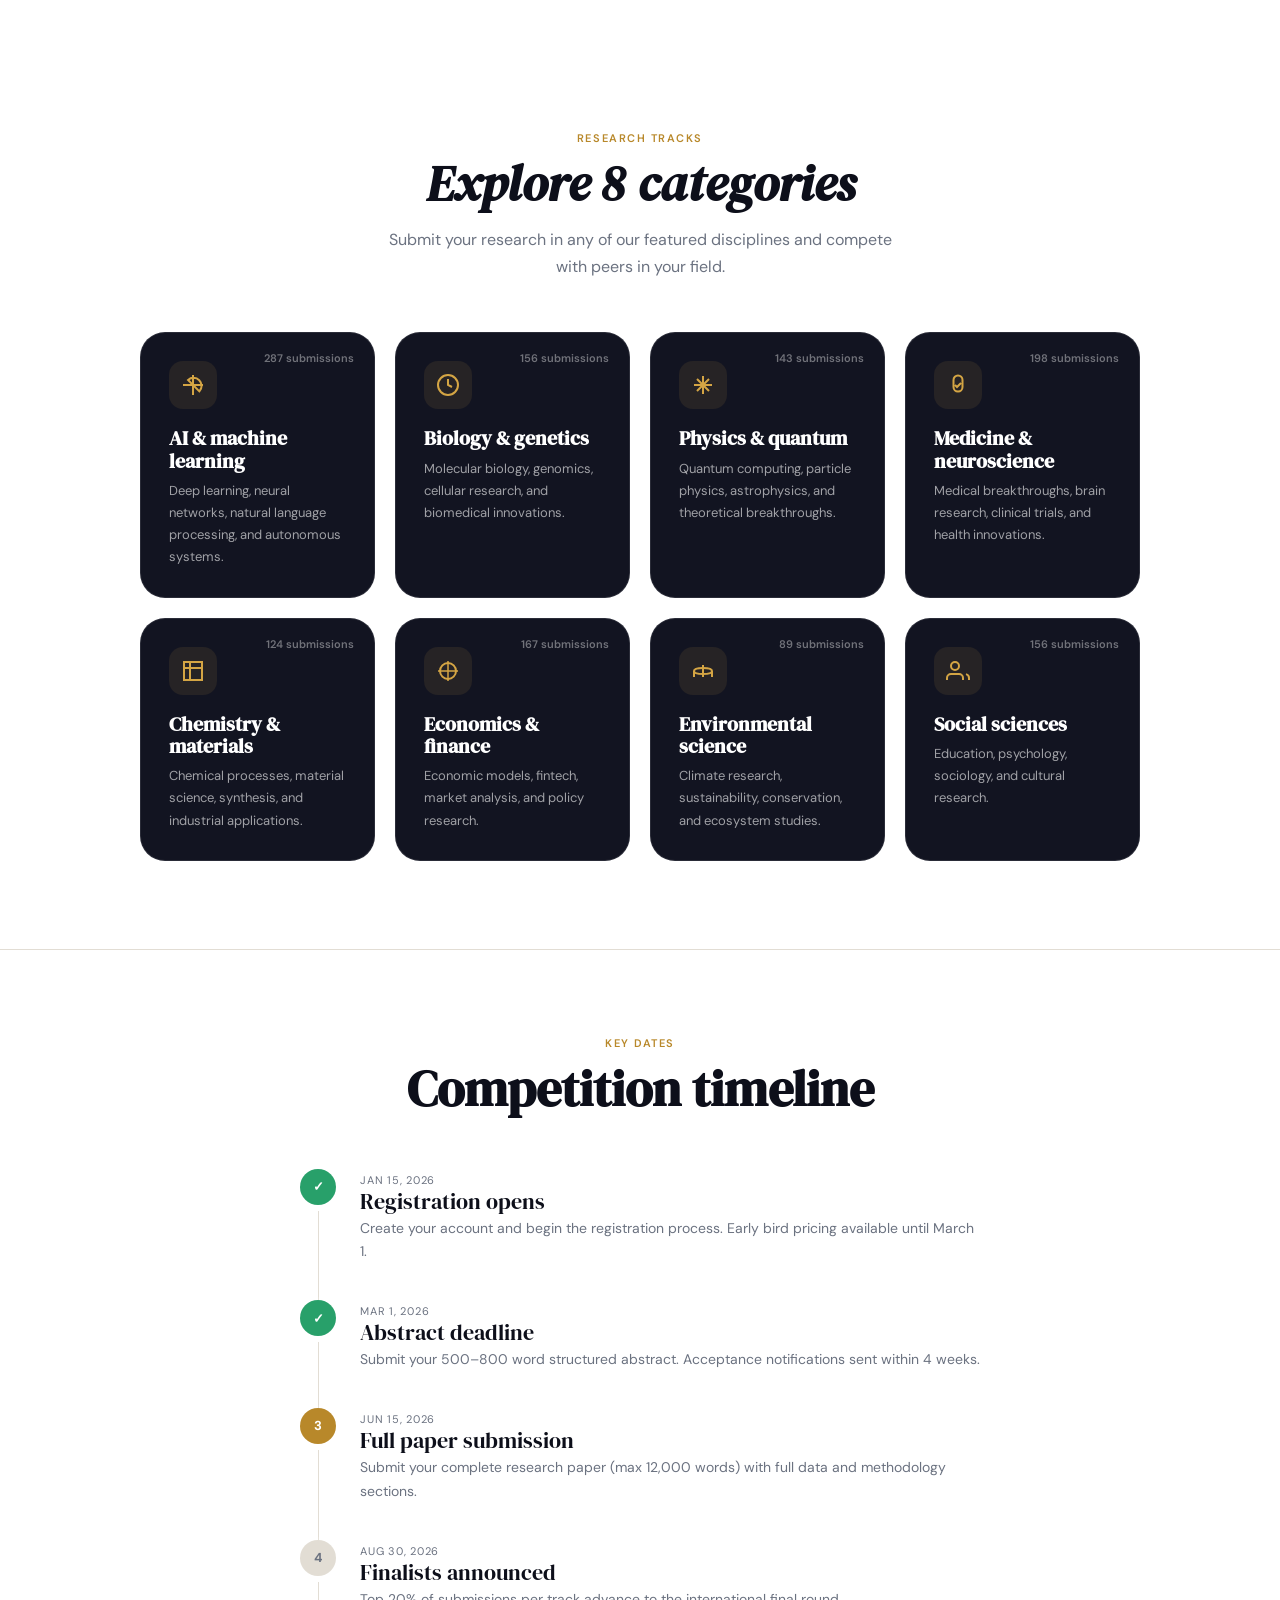
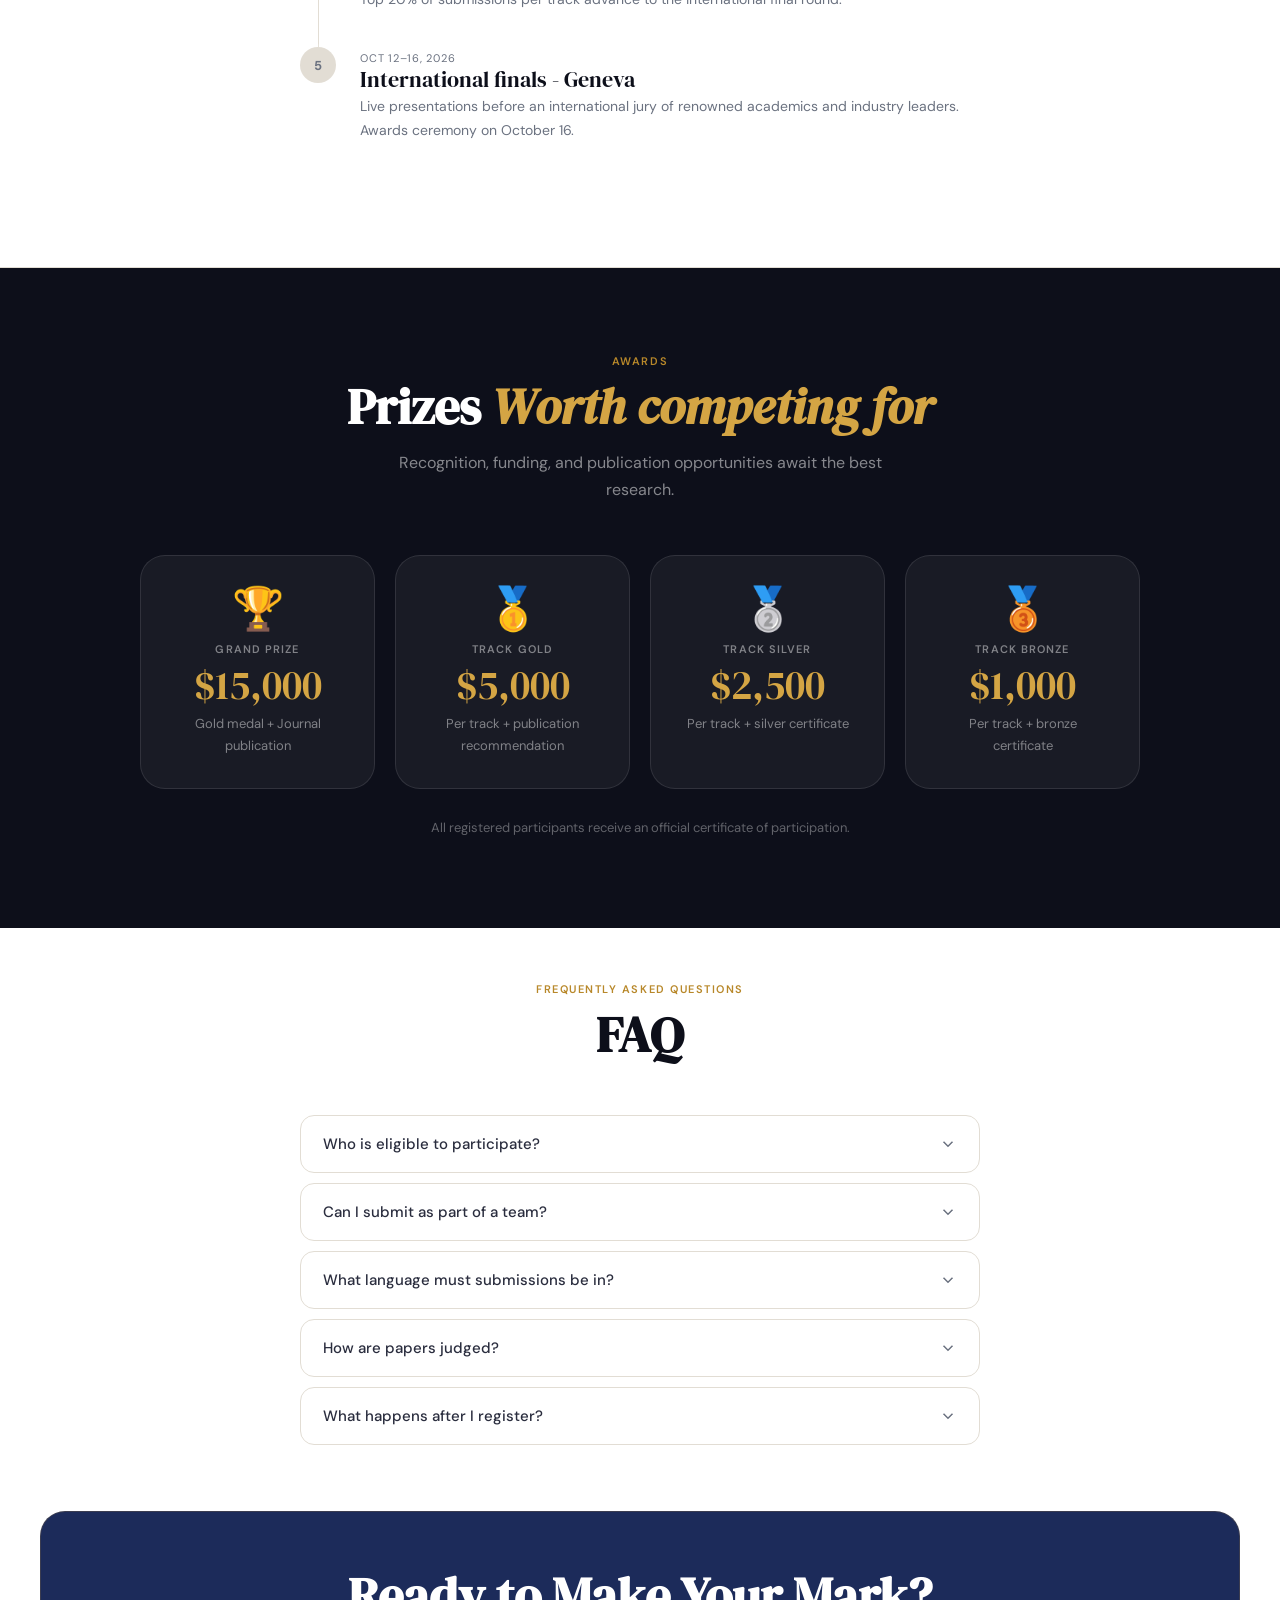
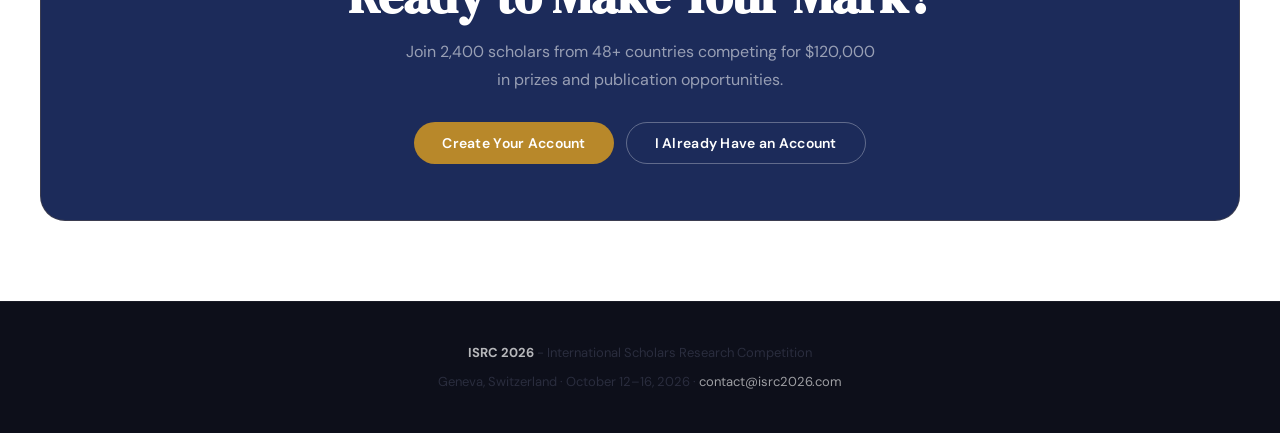
==== commit 44cb522a: "Update index.html" ====
--- a/index.html
+++ b/index.html
@@ -523,9 +523,9 @@
     <div class="hero-inner">
       <div class="hero-badge">
         <div class="hero-badge-dot"></div>
-        Now Accepting Submissions
-      </div>
-      <h1>Showcase Your <em>Research</em> to the World</h1>
+        Now accepting submissions
+      </div>
+      <h1>Showcase your <em>research</em> to the world</h1>
       <p class="hero-sub">
         Join 2,400+ scholars from 48+ countries competing for $120,000 in prizes.
         Early bird registration closes March 1st.
@@ -545,7 +545,7 @@
     <div class="stats-inner">
       <div>
         <span class="stat-val">2,400+</span>
-        <span class="stat-lbl">Registered Scholars</span>
+        <span class="stat-lbl">Registered scholars</span>
       </div>
       <div>
         <span class="stat-val">48</span>
@@ -553,7 +553,7 @@
       </div>
       <div>
         <span class="stat-val">$120K</span>
-        <span class="stat-lbl">Total Prize Pool</span>
+        <span class="stat-lbl">Total prize pool</span>
       </div>
     </div>
   </section>
@@ -570,7 +570,7 @@
       <div class="about-content">
         <div class="section-head">
           <span class="eyebrow">About ISRC</span>
-          <h2>A Global Platform for <em>Rising Minds</em></h2>
+          <h2>A Global platform for <em>rising minds</em></h2>
         </div>
         <p>
           The International Scholars Research Competition celebrates young researchers pushing the boundaries
@@ -594,8 +594,8 @@
 
   <section class="section" id="categories">
     <div class="section-head center">
-      <span class="eyebrow">Research Tracks</span>
-      <h2>Explore <em>8 Categories</em></h2>
+      <span class="eyebrow">Research tracks</span>
+      <h2><em>Explore 8 categories</em></h2>
       <p>Submit your research in any of our featured disciplines and compete with peers in your field.</p>
     </div>
     <div class="g4">
@@ -605,7 +605,7 @@
             <path d="M12 2v20M2 12h20M7.07 7.07a8 8 0 0 1 11.31 11.31L7.07 7.07z"/>
           </svg>
         </div>
-        <h3>AI & Machine Learning</h3>
+        <h3>AI & machine learning</h3>
         <p>Deep learning, neural networks, natural language processing, and autonomous systems.</p>
         <span class="cat-count">287 submissions</span>
       </div>
@@ -615,7 +615,7 @@
             <circle cx="12" cy="12" r="10"/><path d="M12 6v6l4 2"/>
           </svg>
         </div>
-        <h3>Biology & Genetics</h3>
+        <h3>Biology & genetics</h3>
         <p>Molecular biology, genomics, cellular research, and biomedical innovations.</p>
         <span class="cat-count">156 submissions</span>
       </div>
@@ -625,7 +625,7 @@
             <path d="M12 3v18M3 12h18M6 6l12 12M18 6L6 18"/>
           </svg>
         </div>
-        <h3>Physics & Quantum</h3>
+        <h3>Physics & quantum</h3>
         <p>Quantum computing, particle physics, astrophysics, and theoretical breakthroughs.</p>
         <span class="cat-count">143 submissions</span>
       </div>
@@ -635,7 +635,7 @@
             <path d="M9 12L11 14L15 10M12 2.5a4.5 4.5 0 0 0-4.5 4.5v7a4.5 4.5 0 0 0 4.5 4.5 4.5 4.5 0 0 0 4.5-4.5v-7a4.5 4.5 0 0 0-4.5-4.5z"/>
           </svg>
         </div>
-        <h3>Medicine & Neuroscience</h3>
+        <h3>Medicine & neuroscience</h3>
         <p>Medical breakthroughs, brain research, clinical trials, and health innovations.</p>
         <span class="cat-count">198 submissions</span>
       </div>
@@ -645,7 +645,7 @@
             <path d="M3 3h18v18H3z"/><path d="M3 9h18M9 3v18"/>
           </svg>
         </div>
-        <h3>Chemistry & Materials</h3>
+        <h3>Chemistry & materials</h3>
         <p>Chemical processes, material science, synthesis, and industrial applications.</p>
         <span class="cat-count">124 submissions</span>
       </div>
@@ -655,7 +655,7 @@
             <path d="M12 2v20M2 12h20" stroke-width="1.5"/><circle cx="12" cy="12" r="8"/>
           </svg>
         </div>
-        <h3>Economics & Finance</h3>
+        <h3>Economics & finance</h3>
         <p>Economic models, fintech, market analysis, and policy research.</p>
         <span class="cat-count">167 submissions</span>
       </div>
@@ -665,7 +665,7 @@
             <path d="M3 12c0-1 1-3 9-3s9 2 9 3-1 3-9 3-9-2-9-3z"/><path d="M12 6v12M3 12v6M21 12v6"/>
           </svg>
         </div>
-        <h3>Environmental Science</h3>
+        <h3>Environmental science</h3>
         <p>Climate research, sustainability, conservation, and ecosystem studies.</p>
         <span class="cat-count">89 submissions</span>
       </div>
@@ -675,7 +675,7 @@
             <path d="M17 21v-2a4 4 0 0 0-4-4H5a4 4 0 0 0-4 4v2"/><circle cx="9" cy="7" r="4"/><path d="M23 21v-2a4 4 0 0 0-3-3.87"/>
           </svg>
         </div>
-        <h3>Social Sciences</h3>
+        <h3>Social sciences</h3>
         <p>Education, psychology, sociology, and cultural research.</p>
         <span class="cat-count">156 submissions</span>
       </div>
@@ -686,15 +686,15 @@
 
   <section class="section" id="timeline">
     <div class="section-head center">
-      <span class="eyebrow">Key Dates</span>
-      <h2>Competition <em>Timeline</em></h2>
+      <span class="eyebrow">Key dates</span>
+      <h2>Competition timeline</h2>
     </div>
     <div class="timeline-wrap">
       <div class="tl-item">
         <div class="tl-dot" style="background:#28a06a">✓</div>
         <div class="tl-body">
           <div class="tl-date">Jan 15, 2026</div>
-          <div class="tl-title">Registration Opens</div>
+          <div class="tl-title">Registration opens</div>
           <div class="tl-desc">Create your account and begin the registration process. Early bird pricing available until March 1.</div>
         </div>
       </div>
@@ -702,7 +702,7 @@
         <div class="tl-dot" style="background:#28a06a">✓</div>
         <div class="tl-body">
           <div class="tl-date">Mar 1, 2026</div>
-          <div class="tl-title">Abstract Deadline</div>
+          <div class="tl-title">Abstract deadline</div>
           <div class="tl-desc">Submit your 500–800 word structured abstract. Acceptance notifications sent within 4 weeks.</div>
         </div>
       </div>
@@ -710,7 +710,7 @@
         <div class="tl-dot" style="background:var(--gold)">3</div>
         <div class="tl-body">
           <div class="tl-date">Jun 15, 2026</div>
-          <div class="tl-title">Full Paper Submission</div>
+          <div class="tl-title">Full paper submission</div>
           <div class="tl-desc">Submit your complete research paper (max 12,000 words) with full data and methodology sections.</div>
         </div>
       </div>
@@ -718,7 +718,7 @@
         <div class="tl-dot" style="background:var(--border);color:var(--muted)">4</div>
         <div class="tl-body">
           <div class="tl-date">Aug 30, 2026</div>
-          <div class="tl-title">Finalists Announced</div>
+          <div class="tl-title">Finalists announced</div>
           <div class="tl-desc">Top 20% of submissions per track advance to the international final round.</div>
         </div>
       </div>
@@ -726,7 +726,7 @@
         <div class="tl-dot" style="background:var(--border);color:var(--muted)">5</div>
         <div class="tl-body">
           <div class="tl-date">Oct 12–16, 2026</div>
-          <div class="tl-title">International Finals — Geneva</div>
+          <div class="tl-title">International finals - Geneva</div>
           <div class="tl-desc">Live presentations before an international jury of renowned academics and industry leaders. Awards ceremony on October 16.</div>
         </div>
       </div>
@@ -739,37 +739,37 @@
     <div class="section">
       <div class="section-head center" style="color:white">
         <span class="eyebrow">Awards</span>
-        <h2 style="color:var(--white)">Prizes <em style="color:var(--gold-l)">Worth Competing For</em></h2>
+        <h2 style="color:var(--white)">Prizes <em style="color:var(--gold-l)">Worth competing for</em></h2>
         <p style="color:rgba(255,255,255,.5)">Recognition, funding, and publication opportunities await the best research.</p>
       </div>
       <div class="g4">
         <div class="prize-card">
           <span class="prize-medal">🏆</span>
-          <div class="prize-tier">Grand Prix</div>
+          <div class="prize-tier">Grand prize</div>
           <div class="prize-amount">$15,000</div>
-          <div class="prize-desc">Gold Medal + Journal Publication</div>
+          <div class="prize-desc">Gold medal + Journal publication</div>
         </div>
         <div class="prize-card">
           <span class="prize-medal">🥇</span>
-          <div class="prize-tier">Track Gold</div>
+          <div class="prize-tier">Track gold</div>
           <div class="prize-amount">$5,000</div>
-          <div class="prize-desc">Per track + Publication Recommendation</div>
+          <div class="prize-desc">Per track + publication recommendation</div>
         </div>
         <div class="prize-card">
           <span class="prize-medal">🥈</span>
-          <div class="prize-tier">Track Silver</div>
+          <div class="prize-tier">Track silver</div>
           <div class="prize-amount">$2,500</div>
-          <div class="prize-desc">Per track + Silver Certificate</div>
+          <div class="prize-desc">Per track + silver certificate</div>
         </div>
         <div class="prize-card">
           <span class="prize-medal">🥉</span>
-          <div class="prize-tier">Track Bronze</div>
+          <div class="prize-tier">Track bronze</div>
           <div class="prize-amount">$1,000</div>
-          <div class="prize-desc">Per track + Bronze Certificate</div>
+          <div class="prize-desc">Per track + bronze certificate</div>
         </div>
       </div>
       <p style="text-align:center;color:rgba(255,255,255,.35);font-size:13px;margin-top:28px">
-        All registered participants receive an official Certificate of Participation.
+        All registered participants receive an official certificate of participation.
       </p>
     </div>
   </div>
@@ -791,7 +791,7 @@
         Can I submit as part of a team?
         <svg class="faq-arrow" width="18" height="18" viewBox="0 0 24 24" fill="none" stroke="currentColor" stroke-width="2"><polyline points="6 9 12 15 18 9"/></svg>
       </button>
-      <div class="faq-a"><div class="faq-a-inner">Yes — teams of up to 4 students are permitted. Each member must register individually. The lead author submits on behalf of the team; all members receive certificates and prize splits.</div></div>
+      <div class="faq-a"><div class="faq-a-inner">Yes - teams of up to 4 students are permitted. Each member must register individually. The lead author submits on behalf of the team; all members receive certificates and prize splits.</div></div>
     </div>
     <div class="faq-item">
       <button class="faq-q" onclick="faq(this)">
@@ -828,7 +828,7 @@
   </div>
 
   <footer>
-    <p><strong style="color:rgba(255,255,255,.7)">ISRC 2026</strong> — International Scholars Research Competition</p>
+    <p><strong style="color:rgba(255,255,255,.7)">ISRC 2026</strong> - International Scholars Research Competition</p>
     <p style="margin-top:6px">Geneva, Switzerland · October 12–16, 2026 · <a href="mailto:contact@isrc2026.com">contact@isrc2026.com</a></p>
   </footer>
 
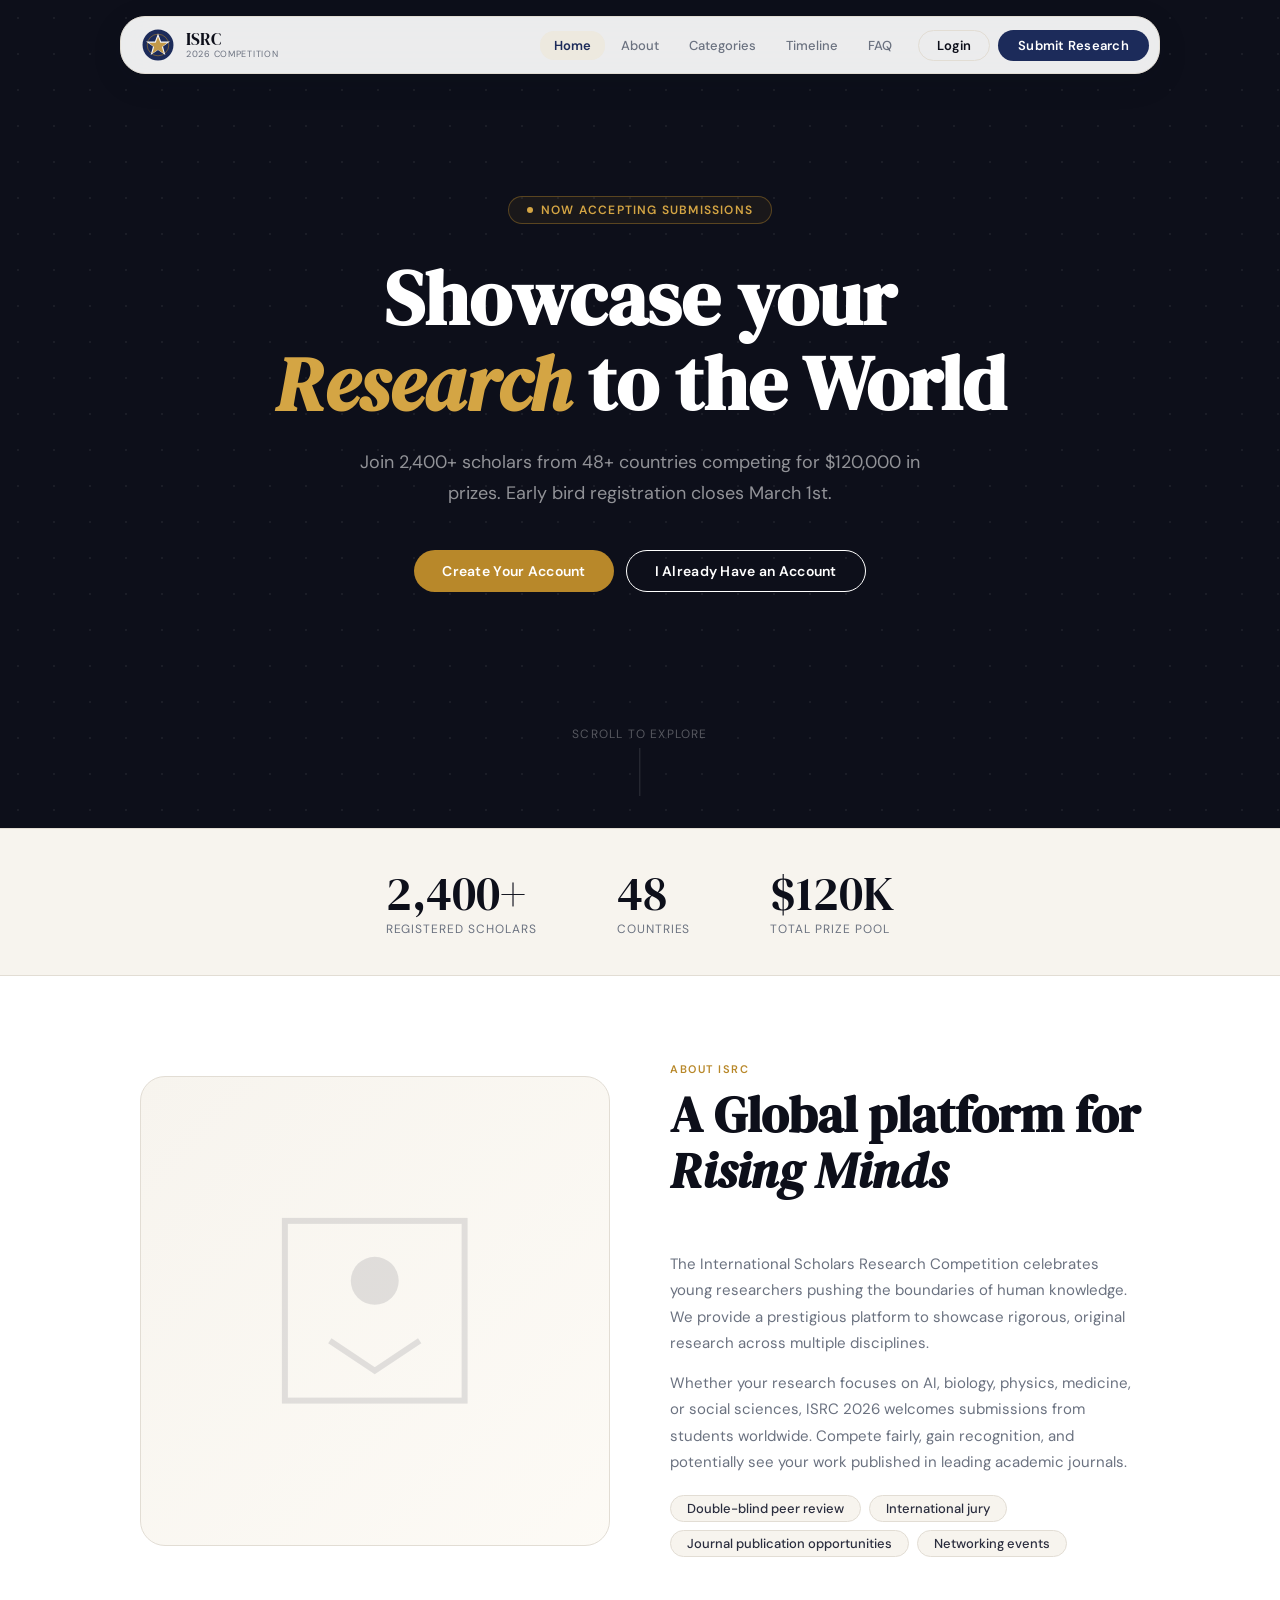
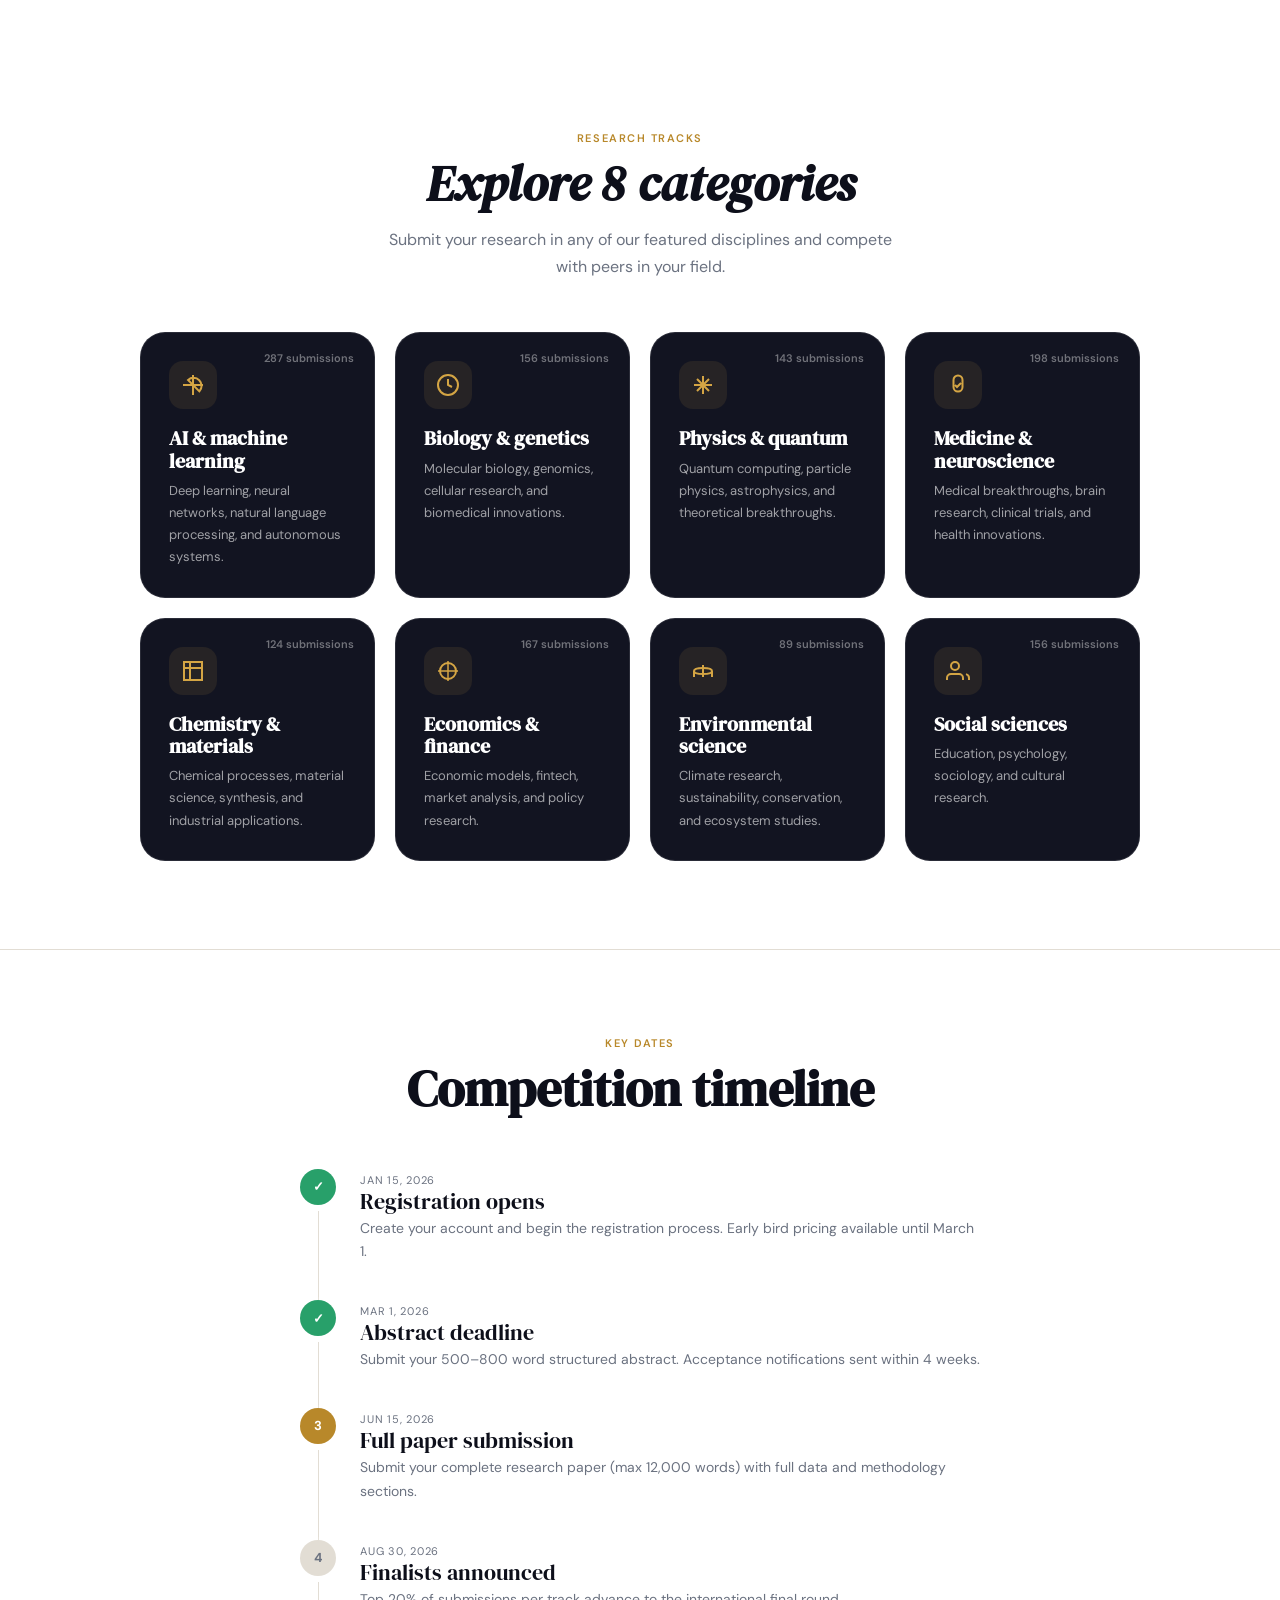
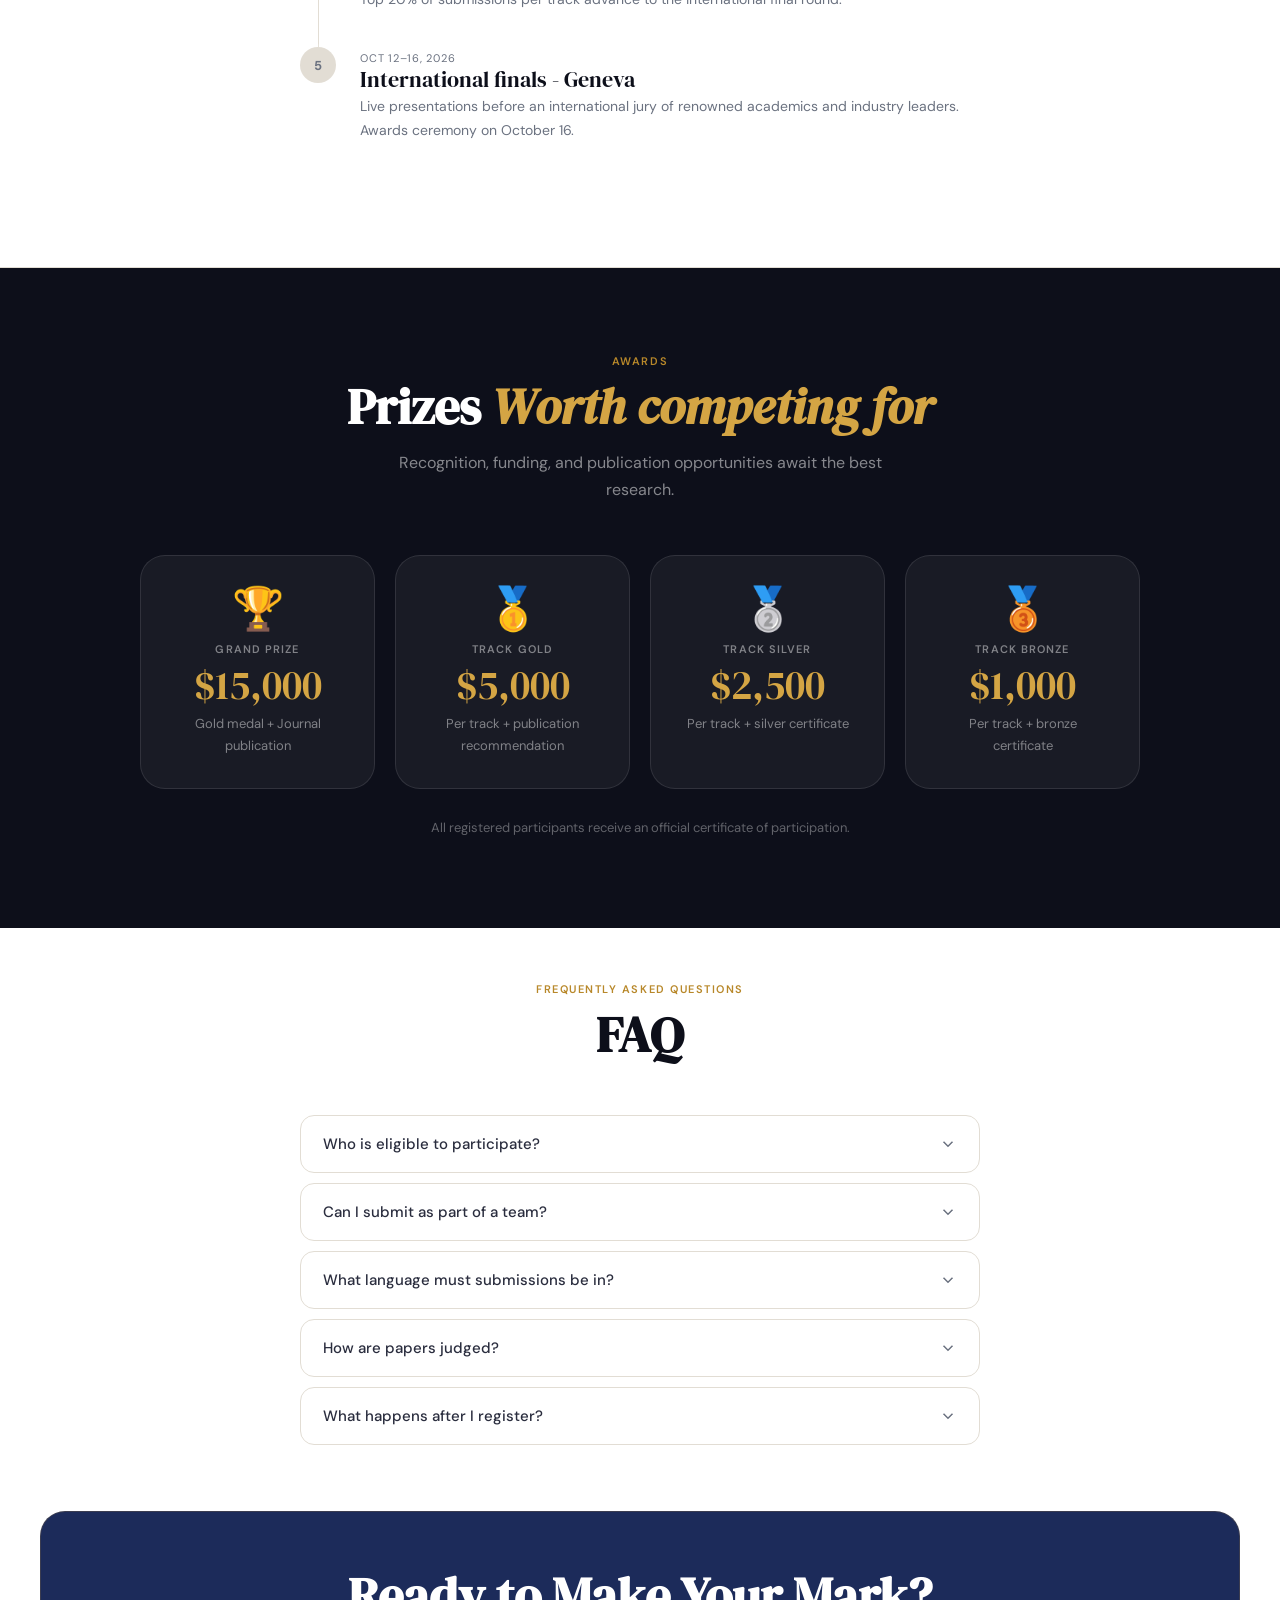
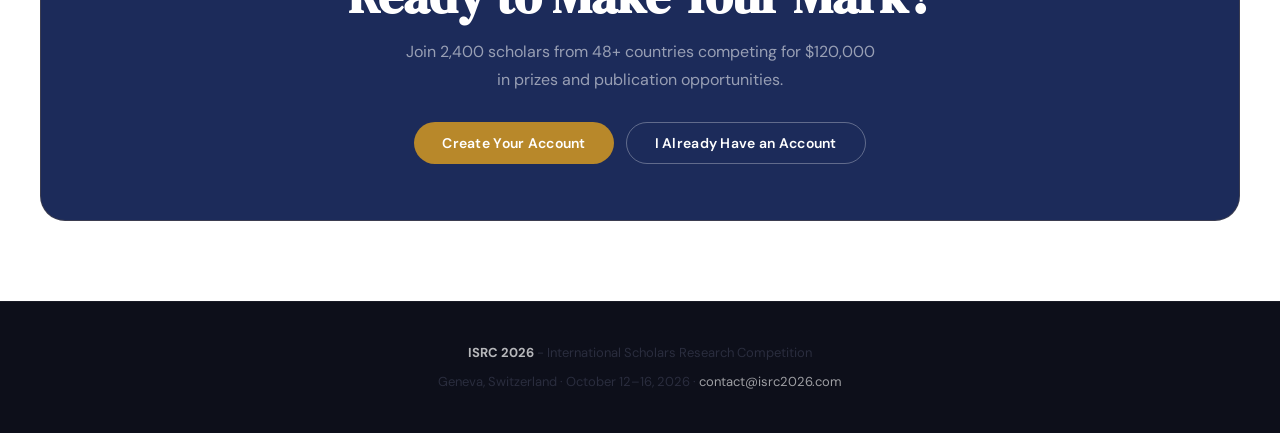
==== commit eb9d8c23: "Update index.html" ====
--- a/index.html
+++ b/index.html
@@ -525,7 +525,7 @@
         <div class="hero-badge-dot"></div>
         Now accepting submissions
       </div>
-      <h1>Showcase your <em>research</em> to the world</h1>
+      <h1>Showcase your <em>Research </em>to the World</h1>
       <p class="hero-sub">
         Join 2,400+ scholars from 48+ countries competing for $120,000 in prizes.
         Early bird registration closes March 1st.
@@ -570,7 +570,7 @@
       <div class="about-content">
         <div class="section-head">
           <span class="eyebrow">About ISRC</span>
-          <h2>A Global platform for <em>rising minds</em></h2>
+          <h2>A Global platform for <em>Rising Minds</em></h2>
         </div>
         <p>
           The International Scholars Research Competition celebrates young researchers pushing the boundaries
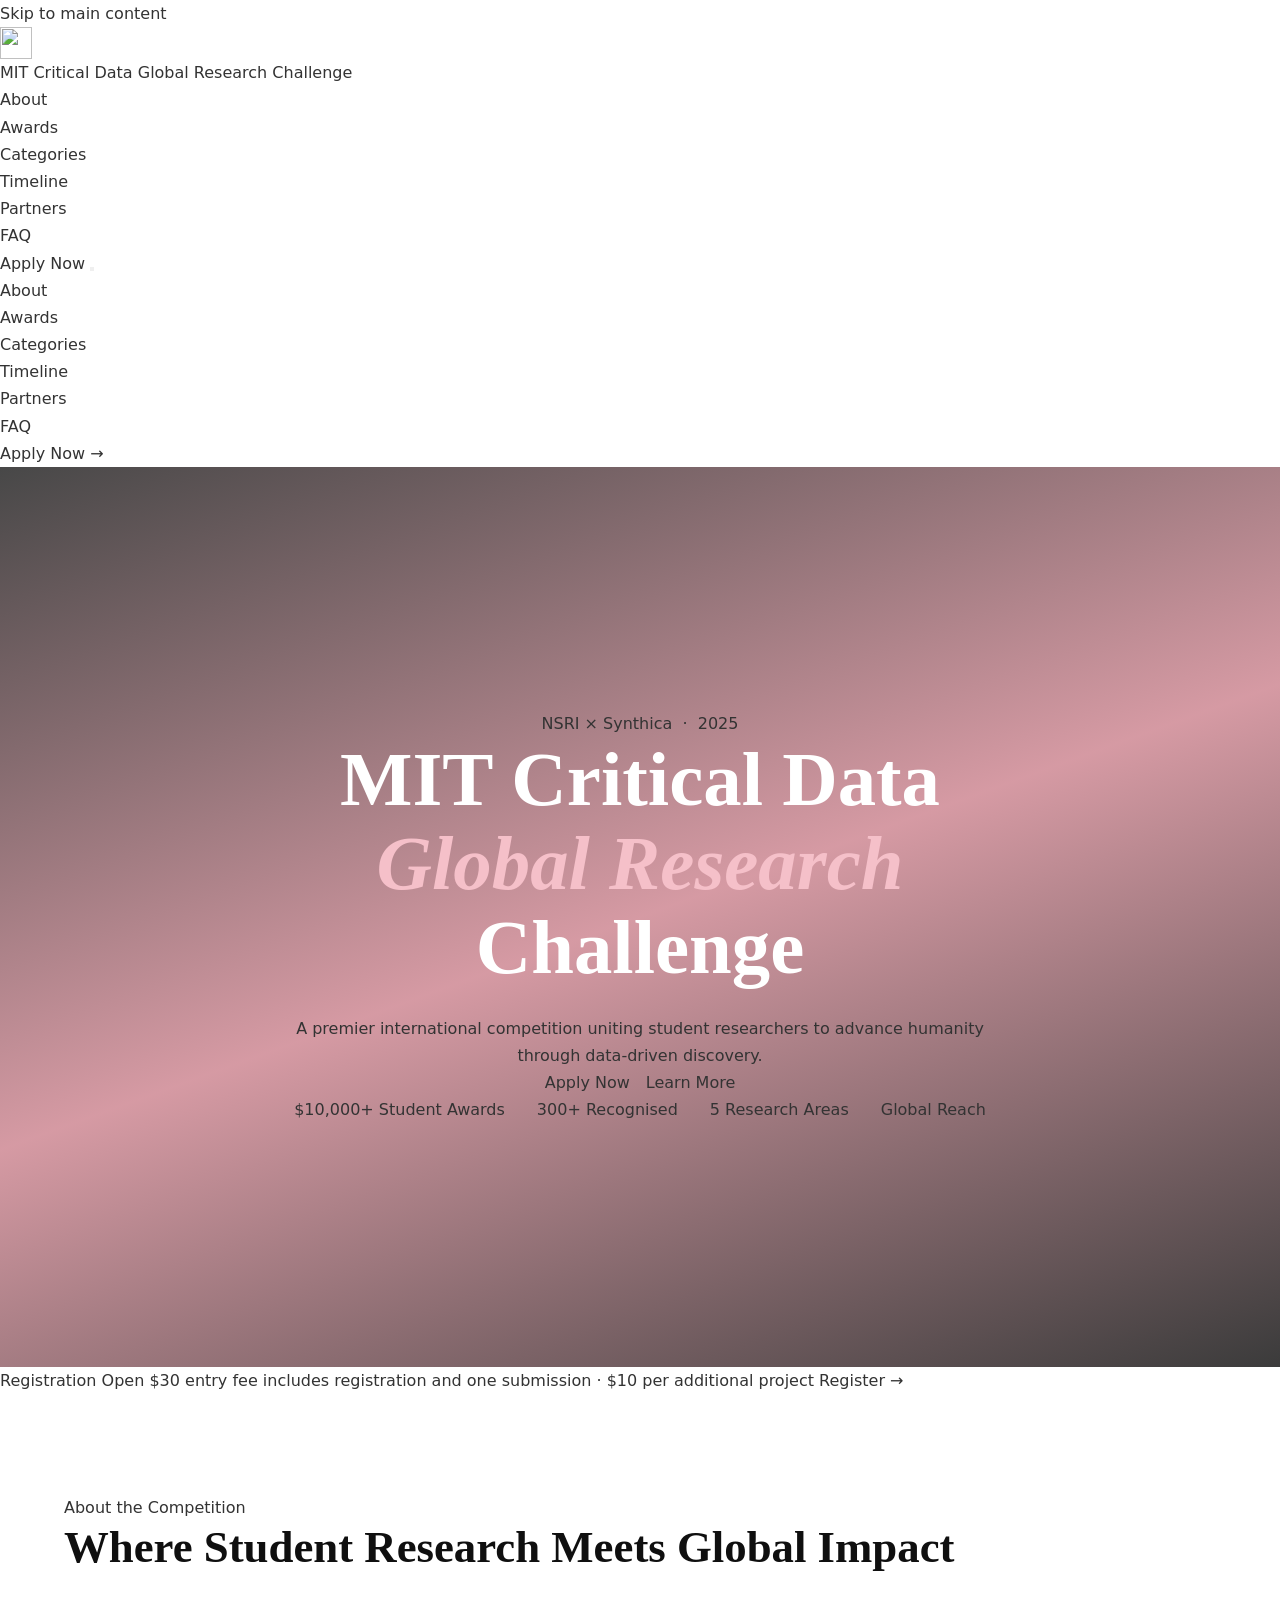
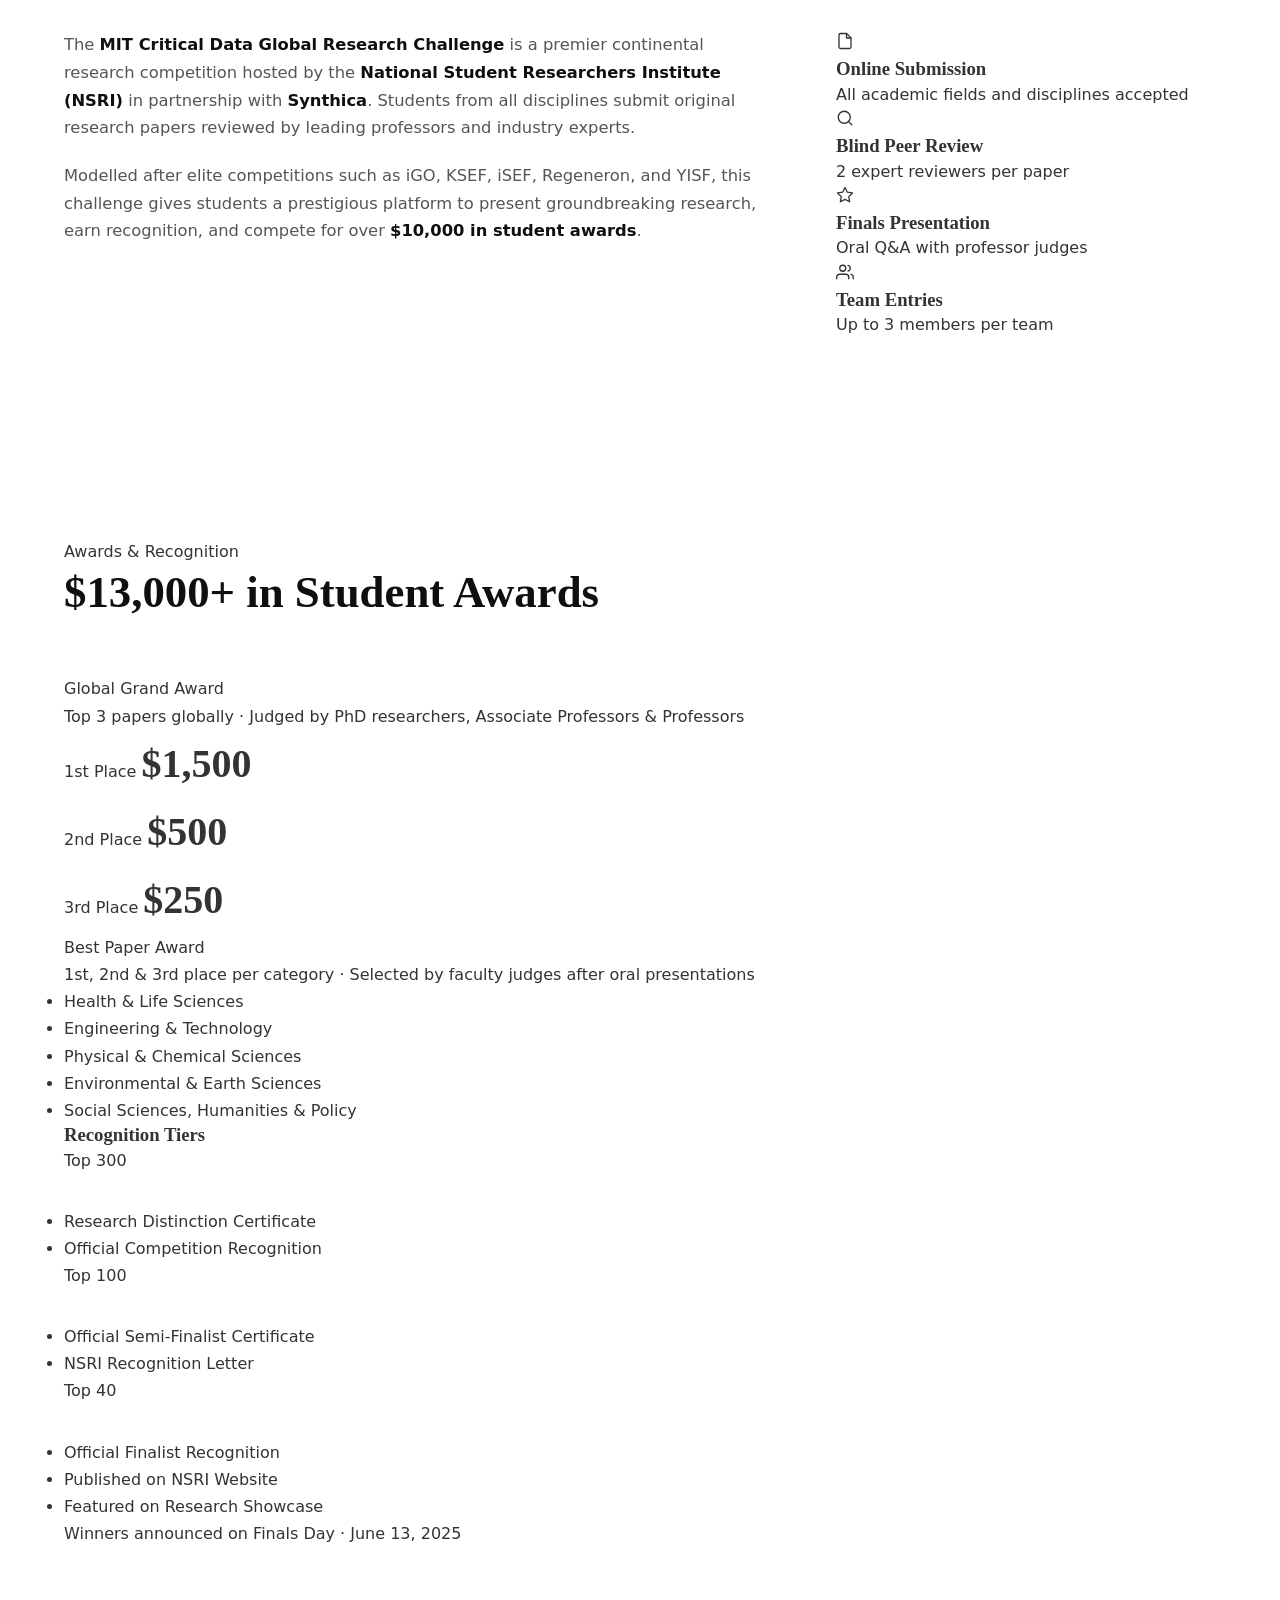
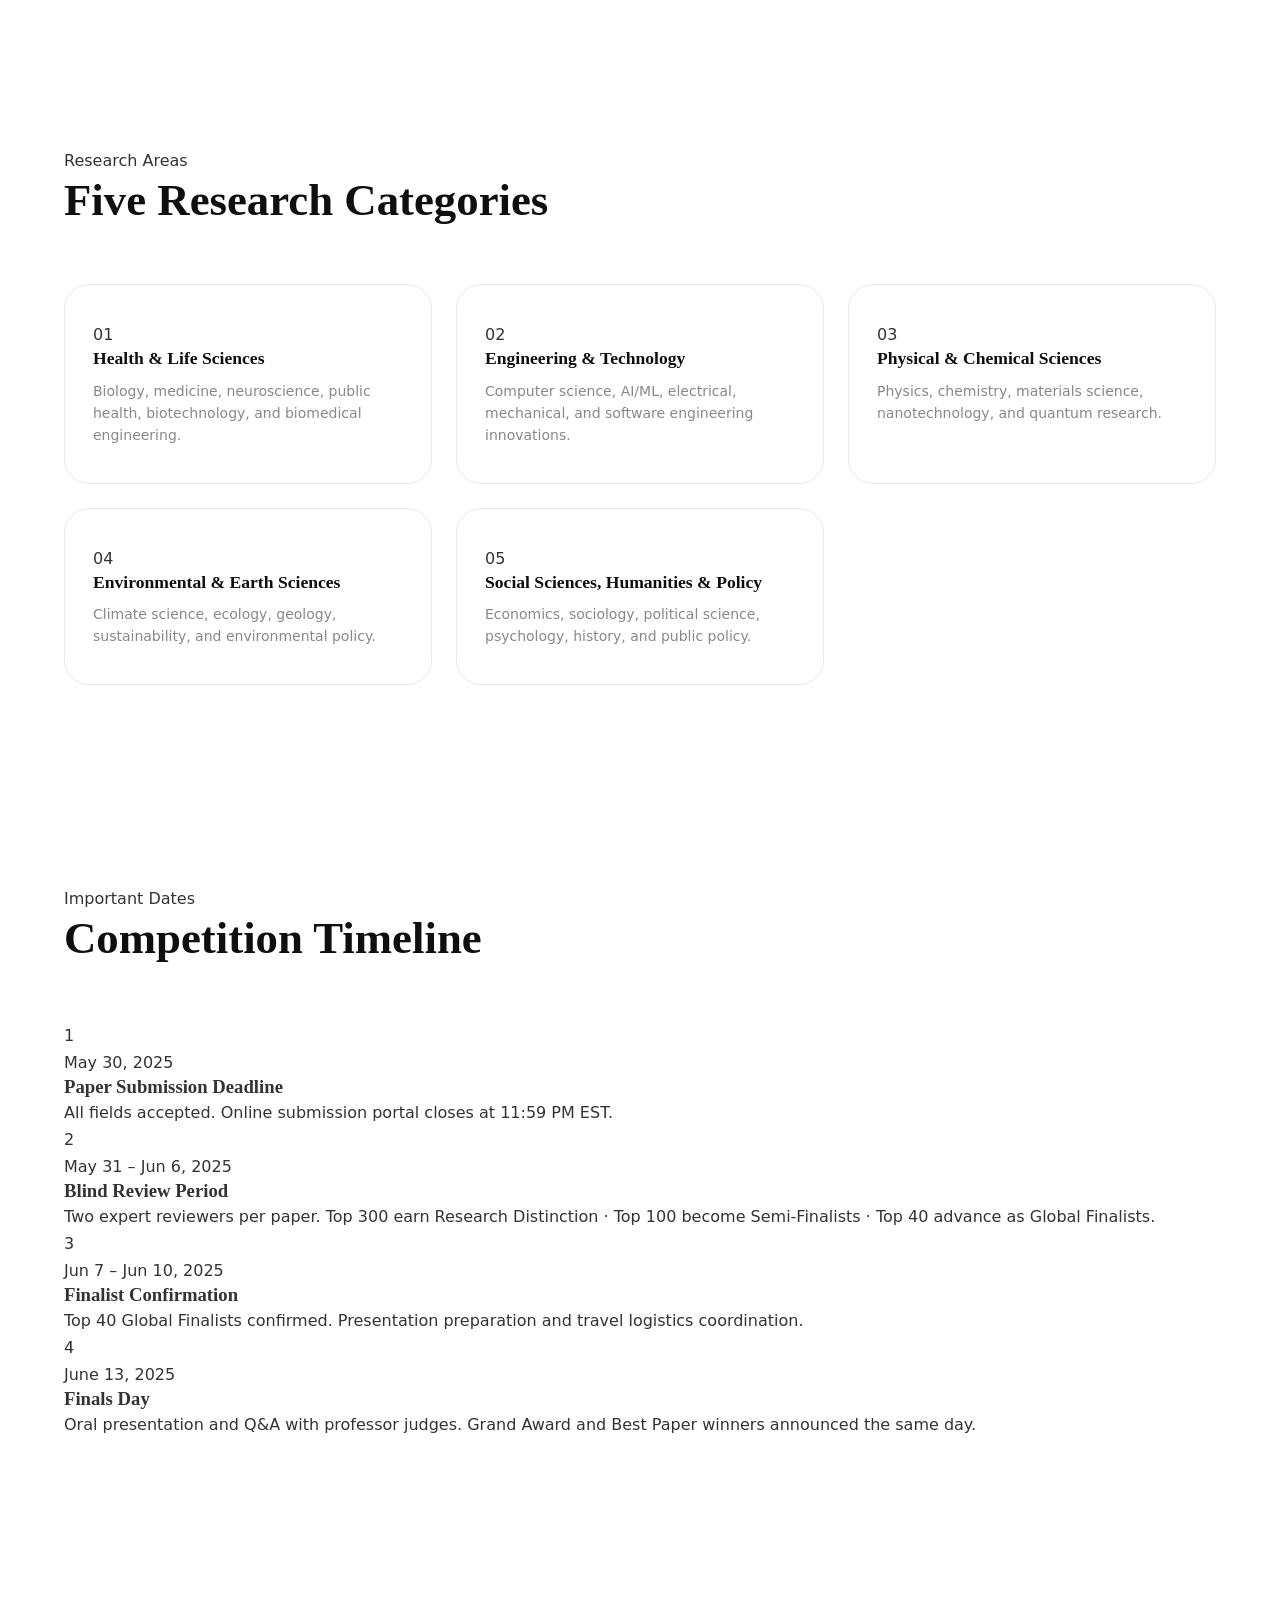
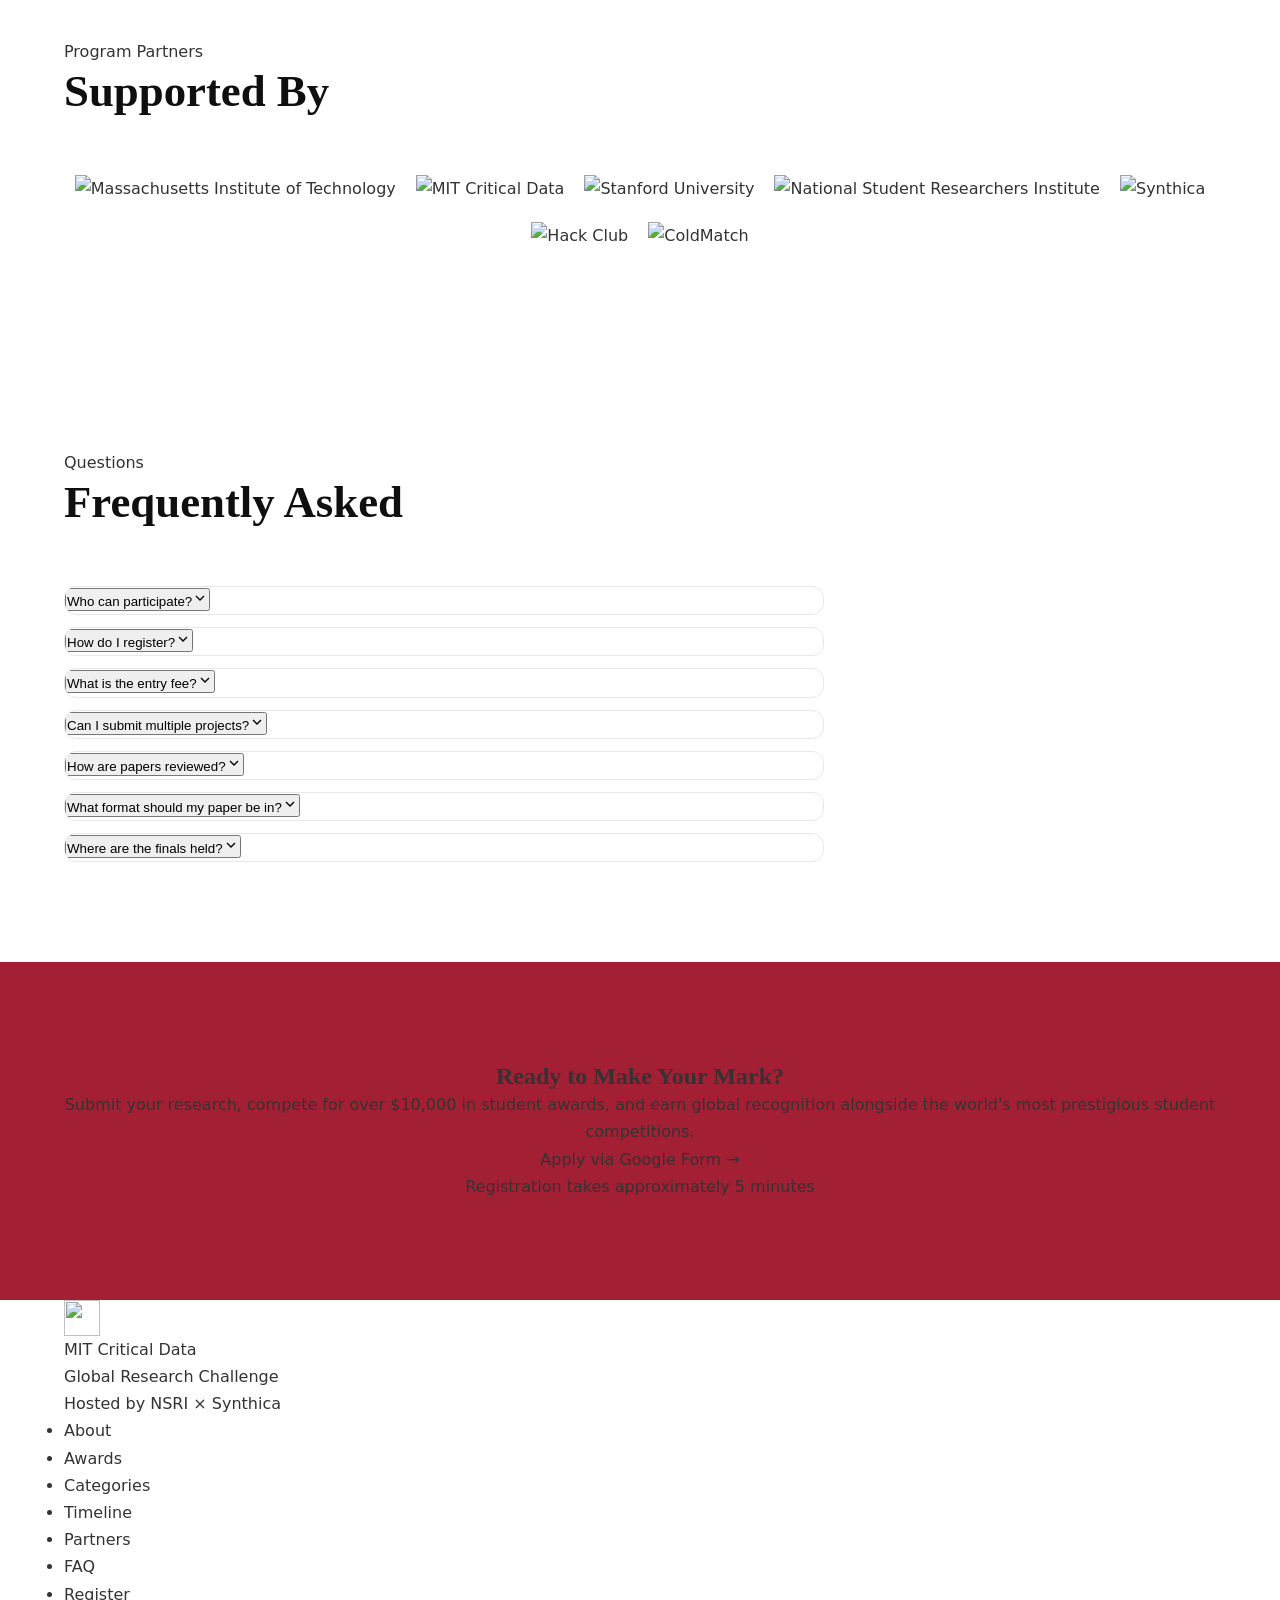
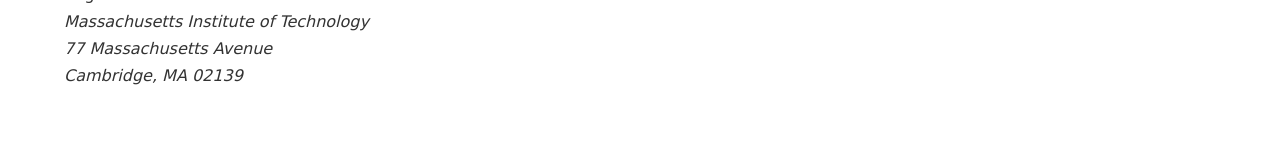
==== commit 79620fbd: "Update index.html" ====
--- a/index.html
+++ b/index.html
@@ -3,889 +3,498 @@
 <head>
   <meta charset="UTF-8"/>
   <meta name="viewport" content="width=device-width, initial-scale=1.0"/>
-  <meta name="description" content="ISRC 2026 — International Scholars Research Competition. Join 2,400+ scholars competing for $120,000 in prizes."/>
-  <title>ISRC 2026 — International Scholars Research Competition</title>
-  <link rel="icon" href="icon.svg" type="image/svg+xml"/>
-  <link rel="stylesheet" href="css/style.css"/>
-  <style>
-    .hero {
-      min-height: 92vh;
-      background: var(--ink);
-      display: flex;
-      align-items: center;
-      justify-content: center;
-      text-align: center;
-      padding: 100px 24px 140px;
-      position: relative;
-      overflow: hidden;
-    }
-
-    .hero-dots {
-      position: absolute;
-      inset: 0;
-      pointer-events: none;
-      background-image: radial-gradient(circle, rgba(255,255,255,.06) 1px, transparent 1px);
-      background-size: 36px 36px;
-      animation: drift 20s linear infinite;
-    }
-
-    @keyframes drift {
-      0% { background-position: 0 0; }
-      100% { background-position: 36px 36px; }
-    }
-
-    .hero-inner {
-      position: relative;
-      z-index: 1;
-      max-width: 820px;
-      animation: fadeInUp 0.8s ease-out;
-    }
-
-    @keyframes fadeInUp {
-      from {
-        opacity: 0;
-        transform: translateY(30px);
-      }
-      to {
-        opacity: 1;
-        transform: translateY(0);
-      }
-    }
-
-    .hero-badge {
-      display: inline-flex;
-      align-items: center;
-      gap: 8px;
-      margin-bottom: 32px;
-      padding: 7px 18px;
-      border-radius: var(--r);
-      border: 1px solid rgba(184,136,42,.4);
-      background: rgba(184,136,42,.08);
-      font-size: 12px;
-      font-weight: 600;
-      letter-spacing: .1em;
-      text-transform: uppercase;
-      color: var(--gold-l);
-    }
-
-    .hero-badge-dot {
-      width: 6px;
-      height: 6px;
-      border-radius: 50%;
-      background: var(--gold-l);
-      animation: pulse 2s infinite;
-    }
-
-    @keyframes pulse {
-      0%, 100% { opacity: 1; }
-      50% { opacity: 0.2; }
-    }
-
-    .hero h1 {
-      color: var(--white);
-      margin-bottom: 22px;
-      font-size: clamp(40px, 6vw, 80px);
-      line-height: 1.1;
-    }
-
-    .hero h1 em {
-      font-style: italic;
-      color: var(--gold-l);
-    }
-
-    .hero-sub {
-      font-size: 18px;
-      color: rgba(255,255,255,.55);
-      line-height: 1.75;
-      margin-bottom: 40px;
-      max-width: 560px;
-      margin-inline: auto;
-    }
-
-    .hero-btns {
-      display: flex;
-      justify-content: center;
-      gap: 12px;
-      flex-wrap: wrap;
-    }
-
-    .hero-scroll {
-      position: absolute;
-      bottom: 32px;
-      left: 50%;
-      transform: translateX(-50%);
-      color: rgba(255,255,255,.3);
-      font-size: 12px;
-      letter-spacing: .1em;
-      text-transform: uppercase;
-      display: flex;
-      flex-direction: column;
-      align-items: center;
-      gap: 8px;
-      z-index: 10;
-      animation: bounce 2s infinite;
-    }
-
-    @keyframes bounce {
-      0%, 100% { transform: translateX(-50%) translateY(0); }
-      50% { transform: translateX(-50%) translateY(-10px); }
-    }
-
-    .hero-scroll-line {
-      width: 1px;
-      height: 48px;
-      background: rgba(255,255,255,.15);
-    }
-
-    .stats-strip {
-      background: var(--cream);
-      padding: 40px;
-      border-top: 1px solid var(--border);
-      border-bottom: 1px solid var(--border);
-    }
-
-    .stats-inner {
-      max-width: 1080px;
-      margin: 0 auto;
-      display: flex;
-      justify-content: center;
-      gap: 80px;
-      flex-wrap: wrap;
-    }
-
-    .stat-val {
-      font-family: var(--ff-h);
-      font-size: 48px;
-      color: var(--ink);
-      display: block;
-      line-height: 1;
-    }
-
-    .stat-lbl {
-      font-size: 12px;
-      color: var(--muted);
-      letter-spacing: .08em;
-      text-transform: uppercase;
-      margin-top: 6px;
-      display: block;
-    }
-
-    .about-grid {
-      display: grid;
-      grid-template-columns: 1fr 1fr;
-      gap: 60px;
-      align-items: center;
-    }
-
-    .about-visual {
-      background: linear-gradient(135deg, var(--cream) 0%, rgba(212, 165, 68, 0.05) 100%);
-      border-radius: var(--r);
-      aspect-ratio: 1;
-      display: flex;
-      align-items: center;
-      justify-content: center;
-      border: 1px solid var(--border);
-    }
-
-    .about-visual svg {
-      width: 64%;
-      height: 64%;
-      opacity: .12;
-    }
-
-    .about-content h2 {
-      margin-bottom: 18px;
-    }
-
-    .about-content p {
-      color: var(--muted);
-      margin-bottom: 14px;
-      font-size: 15px;
-    }
-
-    .about-pills {
-      display: flex;
-      flex-wrap: wrap;
-      gap: 8px;
-      margin-top: 20px;
-    }
-
-    .pill {
-      padding: 6px 16px;
-      border-radius: var(--r);
-      background: var(--cream);
-      border: 1.5px solid var(--border);
-      font-size: 13px;
-      font-weight: 500;
-      color: var(--text);
-    }
-
-    .cat-card {
-      background: #121421;
-      border: 1.5px solid rgba(255, 255, 255, 0.1);
-      border-radius: var(--r);
-      padding: 28px;
-      transition: all 0.3s cubic-bezier(0.25, 0.46, 0.45, 0.94);
-      position: relative;
-      cursor: pointer;
-      overflow: hidden;
-    }
-
-    .cat-card::before {
-      content: '';
-      position: absolute;
-      inset: 0;
-      background: radial-gradient(circle at var(--x, 50%) var(--y, 50%), rgba(212, 165, 68, 0.15) 0%, transparent 50%);
-      opacity: 0;
-      transition: opacity 0.3s;
-      pointer-events: none;
-    }
-
-    .cat-card:hover {
-      border-color: var(--gold-l);
-      box-shadow: 0 0 30px rgba(212, 165, 68, 0.4),
-                  0 0 50px rgba(212, 165, 68, 0.2),
-                  inset 0 0 20px rgba(212, 165, 68, 0.05);
-      transform: translateY(-4px);
-    }
-
-    .cat-card:hover::before {
-      opacity: 1;
-    }
-
-    .cat-icon {
-      width: 48px;
-      height: 48px;
-      border-radius: var(--r-sm);
-      background: rgba(212, 165, 68, 0.1);
-      display: flex;
-      align-items: center;
-      justify-content: center;
-      margin-bottom: 18px;
-      transition: background-color 0.3s ease;
-      position: relative;
-      z-index: 1;
-    }
-
-    .cat-card:hover .cat-icon {
-      background: rgba(212, 165, 68, 0.2);
-    }
-
-    .cat-icon svg {
-      width: 24px;
-      height: 24px;
-      color: var(--gold-l);
-    }
-
-    .cat-card h3 {
-      font-size: 20px;
-      margin-bottom: 8px;
-      color: var(--white);
-      position: relative;
-      z-index: 1;
-    }
-
-    .cat-card p {
-      font-size: 13px;
-      color: rgba(255, 255, 255, 0.6);
-      line-height: 1.7;
-      position: relative;
-      z-index: 1;
-    }
-
-    .cat-count {
-      position: absolute;
-      top: 20px;
-      right: 20px;
-      font-size: 11px;
-      font-weight: 600;
-      color: rgba(255, 255, 255, 0.4);
-    }
-
-    .timeline-wrap {
-      max-width: 680px;
-      margin: 0 auto;
-    }
-
-    .tl-item {
-      display: flex;
-      gap: 24px;
-      padding-bottom: 36px;
-      position: relative;
-    }
-
-    .tl-item:not(:last-child)::after {
-      content: '';
-      position: absolute;
-      left: 18px;
-      top: 42px;
-      bottom: 0;
-      width: 1px;
-      background: var(--border);
-    }
-
-    .tl-dot {
-      width: 36px;
-      height: 36px;
-      border-radius: 50%;
-      flex-shrink: 0;
-      display: flex;
-      align-items: center;
-      justify-content: center;
-      font-family: var(--ff-b);
-      font-size: 13px;
-      font-weight: 700;
-      color: var(--white);
-      box-shadow: 0 0 0 3px rgba(255, 255, 255, 0.1);
-    }
-
-    .tl-body {
-      padding-top: 6px;
-    }
-
-    .tl-date {
-      font-size: 11px;
-      color: var(--muted);
-      letter-spacing: .07em;
-      text-transform: uppercase;
-      margin-bottom: 4px;
-    }
-
-    .tl-title {
-      font-family: var(--ff-h);
-      font-size: 22px;
-      color: var(--ink);
-      margin-bottom: 5px;
-    }
-
-    .tl-desc {
-      font-size: 14px;
-      color: var(--muted);
-      line-height: 1.7;
-    }
-
-    .prizes-bg {
-      background: var(--ink);
-    }
-
-    .prize-card {
-      background: rgba(255,255,255,.05);
-      border: 1px solid rgba(255,255,255,.1);
-      border-radius: var(--r);
-      padding: 32px;
-      text-align: center;
-      transition: all 0.3s ease;
-      position: relative;
-      overflow: hidden;
-    }
-
-    .prize-card::before {
-      content: '';
-      position: absolute;
-      inset: 0;
-      background: radial-gradient(circle at center, rgba(212, 165, 68, 0.1) 0%, transparent 100%);
-      opacity: 0;
-      transition: opacity 0.3s;
-    }
-
-    .prize-card:hover {
-      background: rgba(255,255,255,.08);
-      transform: translateY(-4px);
-      border-color: rgba(212, 165, 68, 0.4);
-    }
-
-    .prize-card:hover::before {
-      opacity: 1;
-    }
-
-    .prize-medal {
-      font-size: 42px;
-      margin-bottom: 14px;
-      display: block;
-      position: relative;
-      z-index: 1;
-    }
-
-    .prize-tier {
-      font-size: 11px;
-      font-weight: 600;
-      letter-spacing: .1em;
-      text-transform: uppercase;
-      color: rgba(255,255,255,.45);
-      margin-bottom: 10px;
-      position: relative;
-      z-index: 1;
-    }
-
-    .prize-amount {
-      font-family: var(--ff-h);
-      font-size: 40px;
-      color: var(--gold-l);
-      margin-bottom: 8px;
-      position: relative;
-      z-index: 1;
-    }
-
-    .prize-desc {
-      font-size: 13px;
-      color: rgba(255,255,255,.45);
-      line-height: 1.65;
-      position: relative;
-      z-index: 1;
-    }
-
-    .cta-banner {
-      background: var(--navy);
-      border-radius: var(--r);
-      padding: 56px 48px;
-      text-align: center;
-      margin: 0 40px;
-      border: 1px solid rgba(184, 136, 42, 0.2);
-    }
-
-    .cta-banner h2 {
-      color: var(--white);
-      margin-bottom: 14px;
-    }
-
-    .cta-banner p {
-      color: rgba(255,255,255,.55);
-      font-size: 16px;
-      margin-bottom: 28px;
-      max-width: 480px;
-      margin-inline: auto;
-    }
-
-    .cta-banner .hero-btns {
-      margin-top: 0;
-    }
-
-    footer {
-      background: var(--ink);
-      color: rgba(255,255,255,.4);
-      text-align: center;
-      padding: 40px 24px;
-      font-size: 13px;
-      line-height: 1.7;
-      border-top: 1px solid rgba(255, 255, 255, 0.05);
-    }
-
-    footer a {
-      color: rgba(255,255,255,.6);
-      transition: color 0.3s;
-    }
-
-    footer a:hover {
-      color: var(--white);
-    }
-
-    footer p {
-      margin: 0;
-    }
-
-    footer p:not(:first-child) {
-      margin-top: 6px;
-    }
-
-    @media (max-width: 768px) {
-      .about-grid {
-        grid-template-columns: 1fr;
-      }
-
-      .about-visual {
-        display: none;
-      }
-
-      .stats-inner {
-        gap: 40px;
-      }
-
-      .hero h1 {
-        font-size: 38px;
-      }
-
-      .cta-banner {
-        margin: 0 20px;
-        padding: 40px 24px;
-      }
-
-      .hero-scroll {
-        display: none;
-      }
-    }
-  </style>
+  <meta name="description" content="MIT Critical Data Global Research Challenge — Premier international student research competition. $10,000+ in student awards. Hosted by NSRI × Synthica."/>
+  <meta property="og:title" content="MIT Critical Data Global Research Challenge"/>
+  <meta property="og:description" content="Premier international student research competition. $10,000+ in student awards. Hosted by NSRI × Synthica."/>
+  <meta property="og:type" content="website"/>
+  <meta name="twitter:card" content="summary_large_image"/>
+  <title>MIT Critical Data Global Research Challenge</title>
+  <link rel="icon" type="image/png" href="assets/MIT-Critical-Data-Global-Research-Competition-website-logo.png"/>
+  <link rel="preconnect" href="https://fonts.googleapis.com"/>
+  <link rel="preconnect" href="https://fonts.gstatic.com" crossorigin/>
+  <link href="https://fonts.googleapis.com/css2?family=Inter:wght@300;400;500;600&display=swap" rel="stylesheet"/>
+  <link rel="stylesheet" href="style.css"/>
 </head>
 <body>
-  <div id="nav-slot"></div>
-
-  <section class="hero">
-    <div class="hero-dots"></div>
-    <div class="hero-inner">
-      <div class="hero-badge">
-        <div class="hero-badge-dot"></div>
-        Now accepting submissions
-      </div>
-      <h1>Showcase your <em>Research </em>to the World</h1>
-      <p class="hero-sub">
-        Join 2,400+ scholars from 48+ countries competing for $120,000 in prizes.
-        Early bird registration closes March 1st.
-      </p>
-      <div class="hero-btns">
-        <a href="pages/register.html" class="btn btn-gold">Create Your Account</a>
-        <a href="pages/login.html" class="btn btn-ghost-light">I Already Have an Account</a>
-      </div>
-    </div>
-    <div class="hero-scroll">
-      <span>Scroll to explore</span>
-      <div class="hero-scroll-line"></div>
-    </div>
-  </section>
-
-  <section class="stats-strip">
-    <div class="stats-inner">
-      <div>
-        <span class="stat-val">2,400+</span>
-        <span class="stat-lbl">Registered scholars</span>
-      </div>
-      <div>
-        <span class="stat-val">48</span>
-        <span class="stat-lbl">Countries</span>
-      </div>
-      <div>
-        <span class="stat-val">$120K</span>
-        <span class="stat-lbl">Total prize pool</span>
-      </div>
-    </div>
-  </section>
-
-  <section class="section" id="about">
+
+<a href="#main" class="skip-link">Skip to main content</a>
+
+<!-- ══════════════════════════════════════════════
+     HEADER
+══════════════════════════════════════════════ -->
+<header class="site-header" id="site-header">
+  <div class="header-inner">
+    <a href="index.html" class="header-brand" aria-label="MIT Critical Data Global Research Challenge — Home">
+      <img src="assets/MIT-Critical-Data-Global-Research-Competition-website-logo.png" alt="" width="32" height="32" loading="eager"/>
+      <div class="header-brand-text">
+        <span class="header-brand-top">MIT Critical Data</span>
+        <span class="header-brand-sub">Global Research Challenge</span>
+      </div>
+    </a>
+
+    <nav class="header-nav" aria-label="Main navigation">
+      <ul role="list">
+        <li><a href="#about">About</a></li>
+        <li><a href="#awards">Awards</a></li>
+        <li><a href="#categories">Categories</a></li>
+        <li><a href="#timeline">Timeline</a></li>
+        <li><a href="#partners">Partners</a></li>
+        <li><a href="#faq">FAQ</a></li>
+      </ul>
+    </nav>
+
+    <a href="https://docs.google.com/forms/d/e/1FAIpQLSdftcUGwxjZKftB3MeojIpAjBSw-K5kYu3DFSHzUh32zN_FhQ/viewform?usp=dialog"
+       target="_blank" rel="noopener noreferrer" class="header-cta">Apply Now</a>
+
+    <button class="nav-toggle" id="navToggle"
+            aria-label="Open navigation" aria-expanded="false" aria-controls="mobileNav">
+      <span></span><span></span><span></span>
+    </button>
+  </div>
+</header>
+
+<div class="mobile-nav" id="mobileNav" aria-hidden="true">
+  <nav aria-label="Mobile navigation">
+    <ul role="list">
+      <li><a href="#about" tabindex="-1">About</a></li>
+      <li><a href="#awards" tabindex="-1">Awards</a></li>
+      <li><a href="#categories" tabindex="-1">Categories</a></li>
+      <li><a href="#timeline" tabindex="-1">Timeline</a></li>
+      <li><a href="#partners" tabindex="-1">Partners</a></li>
+      <li><a href="#faq" tabindex="-1">FAQ</a></li>
+    </ul>
+    <a href="https://docs.google.com/forms/d/e/1FAIpQLSdftcUGwxjZKftB3MeojIpAjBSw-K5kYu3DFSHzUh32zN_FhQ/viewform?usp=dialog"
+       target="_blank" rel="noopener noreferrer" class="mobile-nav-cta" tabindex="-1">Apply Now &rarr;</a>
+  </nav>
+</div>
+
+<main id="main">
+
+<!-- ══════════════════════════════════════════════
+     HERO
+══════════════════════════════════════════════ -->
+<section class="hero" aria-label="Introduction">
+  <div class="hero-bg" aria-hidden="true"></div>
+  <div class="hero-overlay" aria-hidden="true"></div>
+  <div class="hero-content">
+    <p class="hero-overline">NSRI &times; Synthica &nbsp;&middot;&nbsp; 2025</p>
+    <h1 class="hero-title">
+      MIT Critical Data<br>
+      <em>Global Research</em><br>
+      Challenge
+    </h1>
+    <p class="hero-desc">A premier international competition uniting student researchers to advance humanity through data-driven discovery.</p>
+    <div class="hero-actions">
+      <a href="https://docs.google.com/forms/d/e/1FAIpQLSdftcUGwxjZKftB3MeojIpAjBSw-K5kYu3DFSHzUh32zN_FhQ/viewform?usp=dialog"
+         target="_blank" rel="noopener noreferrer" class="btn btn-red">Apply Now</a>
+      <a href="#about" class="btn btn-outline-white">Learn More</a>
+    </div>
+    <div class="hero-stats" aria-label="Key figures">
+      <div class="hero-stat">
+        <span class="hero-stat-n">$10,000+</span>
+        <span class="hero-stat-l">Student Awards</span>
+      </div>
+      <div class="hero-stat-rule" aria-hidden="true"></div>
+      <div class="hero-stat">
+        <span class="hero-stat-n">300+</span>
+        <span class="hero-stat-l">Recognised</span>
+      </div>
+      <div class="hero-stat-rule" aria-hidden="true"></div>
+      <div class="hero-stat">
+        <span class="hero-stat-n">5</span>
+        <span class="hero-stat-l">Research Areas</span>
+      </div>
+      <div class="hero-stat-rule" aria-hidden="true"></div>
+      <div class="hero-stat">
+        <span class="hero-stat-n">Global</span>
+        <span class="hero-stat-l">Reach</span>
+      </div>
+    </div>
+  </div>
+</section>
+
+<!-- ══════════════════════════════════════════════
+     BAND
+══════════════════════════════════════════════ -->
+<div class="band" role="complementary" aria-label="Registration information">
+  <div class="band-inner">
+    <span class="band-label">Registration Open</span>
+    <span class="band-sep" aria-hidden="true"></span>
+    <span class="band-text">$30 entry fee includes registration and one submission &middot; $10 per additional project</span>
+    <a href="https://docs.google.com/forms/d/e/1FAIpQLSdftcUGwxjZKftB3MeojIpAjBSw-K5kYu3DFSHzUh32zN_FhQ/viewform?usp=dialog"
+       target="_blank" rel="noopener noreferrer" class="band-link">Register &rarr;</a>
+  </div>
+</div>
+
+<!-- ══════════════════════════════════════════════
+     ABOUT
+══════════════════════════════════════════════ -->
+<section class="section" id="about" aria-labelledby="about-h">
+  <div class="container">
+    <div class="section-header reveal">
+      <p class="eyebrow">About the Competition</p>
+      <h2 class="section-title" id="about-h">Where Student Research Meets Global Impact</h2>
+    </div>
     <div class="about-grid">
-      <div class="about-visual">
-        <svg viewBox="0 0 100 100" fill="none" xmlns="http://www.w3.org/2000/svg">
-          <rect x="20" y="20" width="60" height="60" stroke="currentColor" stroke-width="2"/>
-          <circle cx="50" cy="40" r="8" fill="currentColor"/>
-          <path d="M35 60 L50 70 L65 60" stroke="currentColor" stroke-width="2" fill="none"/>
-        </svg>
-      </div>
-      <div class="about-content">
-        <div class="section-head">
-          <span class="eyebrow">About ISRC</span>
-          <h2>A Global platform for <em>Rising Minds</em></h2>
-        </div>
-        <p>
-          The International Scholars Research Competition celebrates young researchers pushing the boundaries
-          of human knowledge. We provide a prestigious platform to showcase rigorous, original research across
-          multiple disciplines.
-        </p>
-        <p>
-          Whether your research focuses on AI, biology, physics, medicine, or social sciences, ISRC 2026
-          welcomes submissions from students worldwide. Compete fairly, gain recognition, and potentially
-          see your work published in leading academic journals.
-        </p>
-        <div class="about-pills">
-          <div class="pill">Double-blind peer review</div>
-          <div class="pill">International jury</div>
-          <div class="pill">Journal publication opportunities</div>
-          <div class="pill">Networking events</div>
-        </div>
-      </div>
-    </div>
-  </section>
-
-  <section class="section" id="categories">
-    <div class="section-head center">
-      <span class="eyebrow">Research tracks</span>
-      <h2><em>Explore 8 categories</em></h2>
-      <p>Submit your research in any of our featured disciplines and compete with peers in your field.</p>
-    </div>
-    <div class="g4">
-      <div class="cat-card">
-        <div class="cat-icon">
-          <svg viewBox="0 0 24 24" fill="none" stroke="currentColor" stroke-width="2">
-            <path d="M12 2v20M2 12h20M7.07 7.07a8 8 0 0 1 11.31 11.31L7.07 7.07z"/>
-          </svg>
-        </div>
-        <h3>AI & machine learning</h3>
-        <p>Deep learning, neural networks, natural language processing, and autonomous systems.</p>
-        <span class="cat-count">287 submissions</span>
-      </div>
-      <div class="cat-card">
-        <div class="cat-icon">
-          <svg viewBox="0 0 24 24" fill="none" stroke="currentColor" stroke-width="2">
-            <circle cx="12" cy="12" r="10"/><path d="M12 6v6l4 2"/>
-          </svg>
-        </div>
-        <h3>Biology & genetics</h3>
-        <p>Molecular biology, genomics, cellular research, and biomedical innovations.</p>
-        <span class="cat-count">156 submissions</span>
-      </div>
-      <div class="cat-card">
-        <div class="cat-icon">
-          <svg viewBox="0 0 24 24" fill="none" stroke="currentColor" stroke-width="2">
-            <path d="M12 3v18M3 12h18M6 6l12 12M18 6L6 18"/>
-          </svg>
-        </div>
-        <h3>Physics & quantum</h3>
-        <p>Quantum computing, particle physics, astrophysics, and theoretical breakthroughs.</p>
-        <span class="cat-count">143 submissions</span>
-      </div>
-      <div class="cat-card">
-        <div class="cat-icon">
-          <svg viewBox="0 0 24 24" fill="none" stroke="currentColor" stroke-width="2">
-            <path d="M9 12L11 14L15 10M12 2.5a4.5 4.5 0 0 0-4.5 4.5v7a4.5 4.5 0 0 0 4.5 4.5 4.5 4.5 0 0 0 4.5-4.5v-7a4.5 4.5 0 0 0-4.5-4.5z"/>
-          </svg>
-        </div>
-        <h3>Medicine & neuroscience</h3>
-        <p>Medical breakthroughs, brain research, clinical trials, and health innovations.</p>
-        <span class="cat-count">198 submissions</span>
-      </div>
-      <div class="cat-card">
-        <div class="cat-icon">
-          <svg viewBox="0 0 24 24" fill="none" stroke="currentColor" stroke-width="2">
-            <path d="M3 3h18v18H3z"/><path d="M3 9h18M9 3v18"/>
-          </svg>
-        </div>
-        <h3>Chemistry & materials</h3>
-        <p>Chemical processes, material science, synthesis, and industrial applications.</p>
-        <span class="cat-count">124 submissions</span>
-      </div>
-      <div class="cat-card">
-        <div class="cat-icon">
-          <svg viewBox="0 0 24 24" fill="none" stroke="currentColor" stroke-width="2">
-            <path d="M12 2v20M2 12h20" stroke-width="1.5"/><circle cx="12" cy="12" r="8"/>
-          </svg>
-        </div>
-        <h3>Economics & finance</h3>
-        <p>Economic models, fintech, market analysis, and policy research.</p>
-        <span class="cat-count">167 submissions</span>
-      </div>
-      <div class="cat-card">
-        <div class="cat-icon">
-          <svg viewBox="0 0 24 24" fill="none" stroke="currentColor" stroke-width="2">
-            <path d="M3 12c0-1 1-3 9-3s9 2 9 3-1 3-9 3-9-2-9-3z"/><path d="M12 6v12M3 12v6M21 12v6"/>
-          </svg>
-        </div>
-        <h3>Environmental science</h3>
-        <p>Climate research, sustainability, conservation, and ecosystem studies.</p>
-        <span class="cat-count">89 submissions</span>
-      </div>
-      <div class="cat-card">
-        <div class="cat-icon">
-          <svg viewBox="0 0 24 24" fill="none" stroke="currentColor" stroke-width="2">
-            <path d="M17 21v-2a4 4 0 0 0-4-4H5a4 4 0 0 0-4 4v2"/><circle cx="9" cy="7" r="4"/><path d="M23 21v-2a4 4 0 0 0-3-3.87"/>
-          </svg>
-        </div>
-        <h3>Social sciences</h3>
-        <p>Education, psychology, sociology, and cultural research.</p>
-        <span class="cat-count">156 submissions</span>
-      </div>
-    </div>
-  </section>
-
-  <div class="divider"></div>
-
-  <section class="section" id="timeline">
-    <div class="section-head center">
-      <span class="eyebrow">Key dates</span>
-      <h2>Competition timeline</h2>
-    </div>
-    <div class="timeline-wrap">
-      <div class="tl-item">
-        <div class="tl-dot" style="background:#28a06a">✓</div>
-        <div class="tl-body">
-          <div class="tl-date">Jan 15, 2026</div>
-          <div class="tl-title">Registration opens</div>
-          <div class="tl-desc">Create your account and begin the registration process. Early bird pricing available until March 1.</div>
-        </div>
-      </div>
-      <div class="tl-item">
-        <div class="tl-dot" style="background:#28a06a">✓</div>
-        <div class="tl-body">
-          <div class="tl-date">Mar 1, 2026</div>
-          <div class="tl-title">Abstract deadline</div>
-          <div class="tl-desc">Submit your 500–800 word structured abstract. Acceptance notifications sent within 4 weeks.</div>
-        </div>
-      </div>
-      <div class="tl-item">
-        <div class="tl-dot" style="background:var(--gold)">3</div>
-        <div class="tl-body">
-          <div class="tl-date">Jun 15, 2026</div>
-          <div class="tl-title">Full paper submission</div>
-          <div class="tl-desc">Submit your complete research paper (max 12,000 words) with full data and methodology sections.</div>
-        </div>
-      </div>
-      <div class="tl-item">
-        <div class="tl-dot" style="background:var(--border);color:var(--muted)">4</div>
-        <div class="tl-body">
-          <div class="tl-date">Aug 30, 2026</div>
-          <div class="tl-title">Finalists announced</div>
-          <div class="tl-desc">Top 20% of submissions per track advance to the international final round.</div>
-        </div>
-      </div>
-      <div class="tl-item">
-        <div class="tl-dot" style="background:var(--border);color:var(--muted)">5</div>
-        <div class="tl-body">
-          <div class="tl-date">Oct 12–16, 2026</div>
-          <div class="tl-title">International finals - Geneva</div>
-          <div class="tl-desc">Live presentations before an international jury of renowned academics and industry leaders. Awards ceremony on October 16.</div>
-        </div>
-      </div>
-    </div>
-  </section>
-
-  <div class="divider"></div>
-
-  <div class="prizes-bg">
-    <div class="section">
-      <div class="section-head center" style="color:white">
-        <span class="eyebrow">Awards</span>
-        <h2 style="color:var(--white)">Prizes <em style="color:var(--gold-l)">Worth competing for</em></h2>
-        <p style="color:rgba(255,255,255,.5)">Recognition, funding, and publication opportunities await the best research.</p>
-      </div>
-      <div class="g4">
-        <div class="prize-card">
-          <span class="prize-medal">🏆</span>
-          <div class="prize-tier">Grand prize</div>
-          <div class="prize-amount">$15,000</div>
-          <div class="prize-desc">Gold medal + Journal publication</div>
-        </div>
-        <div class="prize-card">
-          <span class="prize-medal">🥇</span>
-          <div class="prize-tier">Track gold</div>
-          <div class="prize-amount">$5,000</div>
-          <div class="prize-desc">Per track + publication recommendation</div>
-        </div>
-        <div class="prize-card">
-          <span class="prize-medal">🥈</span>
-          <div class="prize-tier">Track silver</div>
-          <div class="prize-amount">$2,500</div>
-          <div class="prize-desc">Per track + silver certificate</div>
-        </div>
-        <div class="prize-card">
-          <span class="prize-medal">🥉</span>
-          <div class="prize-tier">Track bronze</div>
-          <div class="prize-amount">$1,000</div>
-          <div class="prize-desc">Per track + bronze certificate</div>
-        </div>
-      </div>
-      <p style="text-align:center;color:rgba(255,255,255,.35);font-size:13px;margin-top:28px">
-        All registered participants receive an official certificate of participation.
-      </p>
-    </div>
-  </div>
-
-  <section class="section-sm section" id="faq" style="max-width:760px">
-    <div class="section-head center">
-      <span class="eyebrow">Frequently Asked Questions</span>
-      <h2>FAQ</h2>
-    </div>
-    <div class="faq-item">
-      <button class="faq-q" onclick="faq(this)">
-        Who is eligible to participate?
-        <svg class="faq-arrow" width="18" height="18" viewBox="0 0 24 24" fill="none" stroke="currentColor" stroke-width="2"><polyline points="6 9 12 15 18 9"/></svg>
-      </button>
-      <div class="faq-a"><div class="faq-a-inner">ISRC 2026 is open to undergraduate students (year 2+), master's students, and first/second-year PhD students at accredited universities worldwide. There is no age restriction.</div></div>
-    </div>
-    <div class="faq-item">
-      <button class="faq-q" onclick="faq(this)">
-        Can I submit as part of a team?
-        <svg class="faq-arrow" width="18" height="18" viewBox="0 0 24 24" fill="none" stroke="currentColor" stroke-width="2"><polyline points="6 9 12 15 18 9"/></svg>
-      </button>
-      <div class="faq-a"><div class="faq-a-inner">Yes - teams of up to 4 students are permitted. Each member must register individually. The lead author submits on behalf of the team; all members receive certificates and prize splits.</div></div>
-    </div>
-    <div class="faq-item">
-      <button class="faq-q" onclick="faq(this)">
-        What language must submissions be in?
-        <svg class="faq-arrow" width="18" height="18" viewBox="0 0 24 24" fill="none" stroke="currentColor" stroke-width="2"><polyline points="6 9 12 15 18 9"/></svg>
-      </button>
-      <div class="faq-a"><div class="faq-a-inner">All submissions must be in English. Accepted finalists may request a translation voucher (up to $200) if English is their second language.</div></div>
-    </div>
-    <div class="faq-item">
-      <button class="faq-q" onclick="faq(this)">
-        How are papers judged?
-        <svg class="faq-arrow" width="18" height="18" viewBox="0 0 24 24" fill="none" stroke="currentColor" stroke-width="2"><polyline points="6 9 12 15 18 9"/></svg>
-      </button>
-      <div class="faq-a"><div class="faq-a-inner">Double-blind peer review by senior academics and industry experts. Criteria: Originality (30%), Methodology (25%), Significance (25%), Clarity & Presentation (20%).</div></div>
-    </div>
-    <div class="faq-item">
-      <button class="faq-q" onclick="faq(this)">
-        What happens after I register?
-        <svg class="faq-arrow" width="18" height="18" viewBox="0 0 24 24" fill="none" stroke="currentColor" stroke-width="2"><polyline points="6 9 12 15 18 9"/></svg>
-      </button>
-      <div class="faq-a"><div class="faq-a-inner">After creating an account and paying your registration fee, you'll gain immediate access to the submission portal where you can upload your abstract and later your full paper.</div></div>
-    </div>
-  </section>
-
-  <div style="padding:0 0 80px">
-    <div class="cta-banner">
-      <h2>Ready to Make Your Mark?</h2>
-      <p>Join 2,400 scholars from 48+ countries competing for $120,000 in prizes and publication opportunities.</p>
-      <div class="hero-btns">
-        <a href="pages/register.html" class="btn btn-gold">Create Your Account</a>
-        <a href="pages/login.html" class="btn btn-ghost-light" style="color:white;border-color:rgba(255,255,255,.3)">I Already Have an Account</a>
-      </div>
-    </div>
-  </div>
-
-  <footer>
-    <p><strong style="color:rgba(255,255,255,.7)">ISRC 2026</strong> - International Scholars Research Competition</p>
-    <p style="margin-top:6px">Geneva, Switzerland · October 12–16, 2026 · <a href="mailto:contact@isrc2026.com">contact@isrc2026.com</a></p>
-  </footer>
-
-  <script src="js/app.js"></script>
-  <script>
-    const me = DB.getUser();
-    
-    if (me) {
-      renderPublicNav('Home');
-      
-      const initials = (me.fname[0] + (me.lname ? me.lname[0] : '')).toUpperCase();
-      document.querySelector('.nav-actions').innerHTML = `
-        <a href="pages/dashboard.html" class="btn btn-navy btn-sm">My Dashboard</a>
-        <div class="nav-avatar-wrap" id="_aw">
-          <button class="nav-avatar" onclick="toggleAvatarMenuHome()" title="Account menu">
-            ${initials}
-          </button>
-          <div class="avatar-menu" id="_am" role="menu">
-            <div class="avatar-menu-header">
-              <strong>${me.fname} ${me.lname || ''}</strong>
-              <span>${me.email}</span>
-            </div>
-            <a href="pages/profile.html" class="avatar-menu-item" role="menuitem">
-              <svg viewBox="0 0 24 24" fill="none" stroke="currentColor" stroke-width="2"><path d="M20 21v-2a4 4 0 00-4-4H8a4 4 0 00-4 4v2"/><circle cx="12" cy="7" r="4"/></svg>
-              My Profile
-            </a>
-            <a href="pages/certificate.html" class="avatar-menu-item" role="menuitem">
-              <svg viewBox="0 0 24 24" fill="none" stroke="currentColor" stroke-width="2"><circle cx="12" cy="8" r="6"/><path d="M15.477 12.89L17 22l-5-3-5 3 1.523-9.11"/></svg>
-              Certificate
-            </a>
-            <div class="avatar-menu-divider"></div>
-            <button class="avatar-menu-item avatar-menu-signout" onclick="signOutHome()" role="menuitem">
-              <svg viewBox="0 0 24 24" fill="none" stroke="currentColor" stroke-width="2"><path d="M9 21H5a2 2 0 01-2-2V5a2 2 0 012-2h4"/><polyline points="16 17 21 12 16 7"/><line x1="21" y1="12" x2="9" y2="12"/></svg>
-              Sign Out
-            </button>
-          </div>
-        </div>
-      `;
-      
-      document.addEventListener('click', e => {
-        const w = document.getElementById('_aw');
-        if (w && !w.contains(e.target)) {
-          document.getElementById('_am')?.classList.remove('open');
-        }
-      });
-    } else {
-      renderPublicNav('Home');
-    }
-
-    function toggleAvatarMenuHome() {
-      document.getElementById('_am').classList.toggle('open');
-    }
-
-    function signOutHome() {
-      DB.clearUser();
-      location.reload();
-    }
-  </script>
+      <div class="about-text reveal">
+        <p>The <strong>MIT Critical Data Global Research Challenge</strong> is a premier continental research competition hosted by the <strong>National Student Researchers Institute (NSRI)</strong> in partnership with <strong>Synthica</strong>. Students from all disciplines submit original research papers reviewed by leading professors and industry experts.</p>
+        <p>Modelled after elite competitions such as iGO, KSEF, iSEF, Regeneron, and YISF, this challenge gives students a prestigious platform to present groundbreaking research, earn recognition, and compete for over <strong>$10,000 in student awards</strong>.</p>
+      </div>
+      <div class="about-features">
+        <div class="feature-card reveal">
+          <div class="feature-icon" aria-hidden="true">
+            <svg width="18" height="18" viewBox="0 0 24 24" fill="none" stroke="currentColor" stroke-width="1.75" stroke-linecap="round" stroke-linejoin="round"><path d="M14 2H6a2 2 0 00-2 2v16a2 2 0 002 2h12a2 2 0 002-2V8z"/><polyline points="14 2 14 8 20 8"/></svg>
+          </div>
+          <div class="feature-body">
+            <h3>Online Submission</h3>
+            <p>All academic fields and disciplines accepted</p>
+          </div>
+        </div>
+        <div class="feature-card reveal d1">
+          <div class="feature-icon" aria-hidden="true">
+            <svg width="18" height="18" viewBox="0 0 24 24" fill="none" stroke="currentColor" stroke-width="1.75" stroke-linecap="round" stroke-linejoin="round"><circle cx="11" cy="11" r="8"/><line x1="21" y1="21" x2="16.65" y2="16.65"/></svg>
+          </div>
+          <div class="feature-body">
+            <h3>Blind Peer Review</h3>
+            <p>2 expert reviewers per paper</p>
+          </div>
+        </div>
+        <div class="feature-card reveal d2">
+          <div class="feature-icon" aria-hidden="true">
+            <svg width="18" height="18" viewBox="0 0 24 24" fill="none" stroke="currentColor" stroke-width="1.75" stroke-linecap="round" stroke-linejoin="round"><polygon points="12 2 15.09 8.26 22 9.27 17 14.14 18.18 21.02 12 17.77 5.82 21.02 7 14.14 2 9.27 8.91 8.26 12 2"/></svg>
+          </div>
+          <div class="feature-body">
+            <h3>Finals Presentation</h3>
+            <p>Oral Q&amp;A with professor judges</p>
+          </div>
+        </div>
+        <div class="feature-card reveal d3">
+          <div class="feature-icon" aria-hidden="true">
+            <svg width="18" height="18" viewBox="0 0 24 24" fill="none" stroke="currentColor" stroke-width="1.75" stroke-linecap="round" stroke-linejoin="round"><path d="M17 21v-2a4 4 0 00-4-4H5a4 4 0 00-4 4v2"/><circle cx="9" cy="7" r="4"/><path d="M23 21v-2a4 4 0 00-3-3.87M16 3.13a4 4 0 010 7.75"/></svg>
+          </div>
+          <div class="feature-body">
+            <h3>Team Entries</h3>
+            <p>Up to 3 members per team</p>
+          </div>
+        </div>
+      </div>
+    </div>
+  </div>
+</section>
+
+<!-- ══════════════════════════════════════════════
+     AWARDS
+══════════════════════════════════════════════ -->
+<section class="section section-dark" id="awards" aria-labelledby="awards-h">
+  <div class="container">
+    <div class="section-header reveal">
+      <p class="eyebrow light">Awards &amp; Recognition</p>
+      <h2 class="section-title light" id="awards-h">$13,000+ in Student Awards</h2>
+    </div>
+
+    <div class="awards-top">
+      <div class="award-card reveal">
+        <p class="award-card-label">Global Grand Award</p>
+        <p class="award-card-sub">Top 3 papers globally &middot; Judged by PhD researchers, Associate Professors &amp; Professors</p>
+        <div class="prize-row">
+          <div class="prize prize-gold">
+            <span class="prize-place">1st Place</span>
+            <span class="prize-amount">$1,500</span>
+          </div>
+          <div class="prize prize-silver">
+            <span class="prize-place">2nd Place</span>
+            <span class="prize-amount">$500</span>
+          </div>
+          <div class="prize prize-bronze">
+            <span class="prize-place">3rd Place</span>
+            <span class="prize-amount">$250</span>
+          </div>
+        </div>
+      </div>
+
+      <div class="award-card reveal d1">
+        <p class="award-card-label">Best Paper Award</p>
+        <p class="award-card-sub">1st, 2nd &amp; 3rd place per category &middot; Selected by faculty judges after oral presentations</p>
+        <ul class="award-cats" aria-label="Award categories">
+          <li>Health &amp; Life Sciences</li>
+          <li>Engineering &amp; Technology</li>
+          <li>Physical &amp; Chemical Sciences</li>
+          <li>Environmental &amp; Earth Sciences</li>
+          <li>Social Sciences, Humanities &amp; Policy</li>
+        </ul>
+      </div>
+    </div>
+
+    <h3 class="tiers-heading reveal">Recognition Tiers</h3>
+    <div class="tiers-grid">
+      <div class="tier reveal">
+        <p class="tier-rank">Top 300</p>
+        <p class="tier-name">Research Distinction</p>
+        <ul>
+          <li>Research Distinction Certificate</li>
+          <li>Official Competition Recognition</li>
+        </ul>
+      </div>
+      <div class="tier reveal d1">
+        <p class="tier-rank">Top 100</p>
+        <p class="tier-name">Semi-Finalist</p>
+        <ul>
+          <li>Official Semi-Finalist Certificate</li>
+          <li>NSRI Recognition Letter</li>
+        </ul>
+      </div>
+      <div class="tier tier-featured reveal d2">
+        <p class="tier-rank">Top 40</p>
+        <p class="tier-name">Global Finalist</p>
+        <ul>
+          <li>Official Finalist Recognition</li>
+          <li>Published on NSRI Website</li>
+          <li>Featured on Research Showcase</li>
+        </ul>
+      </div>
+    </div>
+    <p class="awards-footnote reveal">Winners announced on Finals Day &middot; June 13, 2025</p>
+  </div>
+</section>
+
+<!-- ══════════════════════════════════════════════
+     CATEGORIES
+══════════════════════════════════════════════ -->
+<section class="section section-gray" id="categories" aria-labelledby="categories-h">
+  <div class="container">
+    <div class="section-header reveal">
+      <p class="eyebrow">Research Areas</p>
+      <h2 class="section-title" id="categories-h">Five Research Categories</h2>
+    </div>
+    <div class="categories-grid">
+      <div class="category-card reveal">
+        <span class="cat-number" aria-hidden="true">01</span>
+        <h3>Health &amp; Life Sciences</h3>
+        <p>Biology, medicine, neuroscience, public health, biotechnology, and biomedical engineering.</p>
+      </div>
+      <div class="category-card reveal d1">
+        <span class="cat-number" aria-hidden="true">02</span>
+        <h3>Engineering &amp; Technology</h3>
+        <p>Computer science, AI/ML, electrical, mechanical, and software engineering innovations.</p>
+      </div>
+      <div class="category-card reveal d2">
+        <span class="cat-number" aria-hidden="true">03</span>
+        <h3>Physical &amp; Chemical Sciences</h3>
+        <p>Physics, chemistry, materials science, nanotechnology, and quantum research.</p>
+      </div>
+      <div class="category-card reveal d3">
+        <span class="cat-number" aria-hidden="true">04</span>
+        <h3>Environmental &amp; Earth Sciences</h3>
+        <p>Climate science, ecology, geology, sustainability, and environmental policy.</p>
+      </div>
+      <div class="category-card reveal d4">
+        <span class="cat-number" aria-hidden="true">05</span>
+        <h3>Social Sciences, Humanities &amp; Policy</h3>
+        <p>Economics, sociology, political science, psychology, history, and public policy.</p>
+      </div>
+    </div>
+  </div>
+</section>
+
+<!-- ══════════════════════════════════════════════
+     TIMELINE
+══════════════════════════════════════════════ -->
+<section class="section" id="timeline" aria-labelledby="timeline-h">
+  <div class="container">
+    <div class="section-header reveal">
+      <p class="eyebrow">Important Dates</p>
+      <h2 class="section-title" id="timeline-h">Competition Timeline</h2>
+    </div>
+
+    <div class="timeline-track">
+
+      <div class="tl-item reveal">
+        <div class="tl-marker" aria-hidden="true">
+          <div class="tl-node"><span>1</span></div>
+          <div class="tl-line"></div>
+        </div>
+        <div class="tl-card">
+          <time class="tl-date" datetime="2025-05-30">May 30, 2025</time>
+          <h3 class="tl-title">Paper Submission Deadline</h3>
+          <p class="tl-desc">All fields accepted. Online submission portal closes at 11:59 PM EST.</p>
+        </div>
+      </div>
+
+      <div class="tl-item reveal d1">
+        <div class="tl-marker" aria-hidden="true">
+          <div class="tl-node"><span>2</span></div>
+          <div class="tl-line"></div>
+        </div>
+        <div class="tl-card">
+          <time class="tl-date" datetime="2025-05-31">May 31 &ndash; Jun 6, 2025</time>
+          <h3 class="tl-title">Blind Review Period</h3>
+          <p class="tl-desc">Two expert reviewers per paper. Top 300 earn Research Distinction &middot; Top 100 become Semi-Finalists &middot; Top 40 advance as Global Finalists.</p>
+        </div>
+      </div>
+
+      <div class="tl-item reveal d2">
+        <div class="tl-marker" aria-hidden="true">
+          <div class="tl-node"><span>3</span></div>
+          <div class="tl-line"></div>
+        </div>
+        <div class="tl-card">
+          <time class="tl-date" datetime="2025-06-07">Jun 7 &ndash; Jun 10, 2025</time>
+          <h3 class="tl-title">Finalist Confirmation</h3>
+          <p class="tl-desc">Top 40 Global Finalists confirmed. Presentation preparation and travel logistics coordination.</p>
+        </div>
+      </div>
+
+      <div class="tl-item tl-item-final reveal d3">
+        <div class="tl-marker" aria-hidden="true">
+          <div class="tl-node tl-node-final"><span>4</span></div>
+        </div>
+        <div class="tl-card tl-card-final">
+          <time class="tl-date" datetime="2025-06-13">June 13, 2025</time>
+          <h3 class="tl-title">Finals Day</h3>
+          <p class="tl-desc">Oral presentation and Q&amp;A with professor judges. Grand Award and Best Paper winners announced the same day.</p>
+        </div>
+      </div>
+
+    </div>
+  </div>
+</section>
+
+<!-- ══════════════════════════════════════════════
+     PARTNERS
+══════════════════════════════════════════════ -->
+<section class="section section-gray" id="partners" aria-labelledby="partners-h">
+  <div class="container">
+    <div class="section-header reveal">
+      <p class="eyebrow">Program Partners</p>
+      <h2 class="section-title" id="partners-h">Supported By</h2>
+    </div>
+    <div class="partners-grid" aria-label="Partner organizations">
+      <div class="partner reveal">
+        <img src="assets/MIT-university-logo.png" alt="Massachusetts Institute of Technology" loading="lazy"/>
+      </div>
+      <div class="partner reveal d1">
+        <img src="assets/MIT-critical-data-logo.png" alt="MIT Critical Data" loading="lazy"/>
+      </div>
+      <div class="partner reveal d2">
+        <img src="assets/Stanford-university-logo.png" alt="Stanford University" loading="lazy"/>
+      </div>
+      <div class="partner reveal d3">
+        <img src="assets/NSRI_logo.png" alt="National Student Researchers Institute" loading="lazy"/>
+      </div>
+      <div class="partner reveal d4">
+        <img src="assets/synthica-logo.jpg" alt="Synthica" loading="lazy"/>
+      </div>
+      <div class="partner reveal d1">
+        <img src="assets/HackClub-logo.jpg" alt="Hack Club" loading="lazy"/>
+      </div>
+      <div class="partner reveal d2">
+        <img src="assets/ColdMatch-logo.jpg" alt="ColdMatch" loading="lazy"/>
+      </div>
+    </div>
+  </div>
+</section>
+
+<!-- ══════════════════════════════════════════════
+     FAQ
+══════════════════════════════════════════════ -->
+<section class="section" id="faq" aria-labelledby="faq-h">
+  <div class="container">
+    <div class="section-header reveal">
+      <p class="eyebrow">Questions</p>
+      <h2 class="section-title" id="faq-h">Frequently Asked</h2>
+    </div>
+    <dl class="faq-list">
+      <div class="faq-item reveal">
+        <dt><button class="faq-btn" aria-expanded="false" aria-controls="faq1">Who can participate?<svg class="faq-icon" width="16" height="16" viewBox="0 0 24 24" fill="none" stroke="currentColor" stroke-width="2" aria-hidden="true"><polyline points="6 9 12 15 18 9"/></svg></button></dt>
+        <dd id="faq1" class="faq-answer"><p>Open to all student researchers globally. Teams of up to 3 members are allowed. All academic fields and disciplines are welcome.</p></dd>
+      </div>
+      <div class="faq-item reveal d1">
+        <dt><button class="faq-btn" aria-expanded="false" aria-controls="faq2">How do I register?<svg class="faq-icon" width="16" height="16" viewBox="0 0 24 24" fill="none" stroke="currentColor" stroke-width="2" aria-hidden="true"><polyline points="6 9 12 15 18 9"/></svg></button></dt>
+        <dd id="faq2" class="faq-answer"><p>Registration is handled through our <a href="https://docs.google.com/forms/d/e/1FAIpQLSdftcUGwxjZKftB3MeojIpAjBSw-K5kYu3DFSHzUh32zN_FhQ/viewform?usp=dialog" target="_blank" rel="noopener noreferrer">Google Form</a>. No account creation needed &mdash; you will receive a confirmation email with payment instructions after submitting.</p></dd>
+      </div>
+      <div class="faq-item reveal d2">
+        <dt><button class="faq-btn" aria-expanded="false" aria-controls="faq3">What is the entry fee?<svg class="faq-icon" width="16" height="16" viewBox="0 0 24 24" fill="none" stroke="currentColor" stroke-width="2" aria-hidden="true"><polyline points="6 9 12 15 18 9"/></svg></button></dt>
+        <dd id="faq3" class="faq-answer"><p><strong>$30</strong> covers registration and one project submission. Each additional project is <strong>$10</strong>. Fees support prize operations, review processes, and award distribution.</p></dd>
+      </div>
+      <div class="faq-item reveal d3">
+        <dt><button class="faq-btn" aria-expanded="false" aria-controls="faq4">Can I submit multiple projects?<svg class="faq-icon" width="16" height="16" viewBox="0 0 24 24" fill="none" stroke="currentColor" stroke-width="2" aria-hidden="true"><polyline points="6 9 12 15 18 9"/></svg></button></dt>
+        <dd id="faq4" class="faq-answer"><p>Yes. Your $30 covers the first submission. Each additional project is $10 with no stated maximum.</p></dd>
+      </div>
+      <div class="faq-item reveal d4">
+        <dt><button class="faq-btn" aria-expanded="false" aria-controls="faq5">How are papers reviewed?<svg class="faq-icon" width="16" height="16" viewBox="0 0 24 24" fill="none" stroke="currentColor" stroke-width="2" aria-hidden="true"><polyline points="6 9 12 15 18 9"/></svg></button></dt>
+        <dd id="faq5" class="faq-answer"><p>All submissions undergo blind peer review with 2 expert reviewers per paper. Top 300 receive Research Distinction, top 100 become Semi-Finalists, and the top 40 advance as Global Finalists for oral presentation on Finals Day.</p></dd>
+      </div>
+      <div class="faq-item reveal d5">
+        <dt><button class="faq-btn" aria-expanded="false" aria-controls="faq6">What format should my paper be in?<svg class="faq-icon" width="16" height="16" viewBox="0 0 24 24" fill="none" stroke="currentColor" stroke-width="2" aria-hidden="true"><polyline points="6 9 12 15 18 9"/></svg></button></dt>
+        <dd id="faq6" class="faq-answer"><p>Papers should be submitted as PDF documents following standard academic research format. Detailed formatting guidelines are provided upon registration confirmation.</p></dd>
+      </div>
+      <div class="faq-item reveal d5">
+        <dt><button class="faq-btn" aria-expanded="false" aria-controls="faq7">Where are the finals held?<svg class="faq-icon" width="16" height="16" viewBox="0 0 24 24" fill="none" stroke="currentColor" stroke-width="2" aria-hidden="true"><polyline points="6 9 12 15 18 9"/></svg></button></dt>
+        <dd id="faq7" class="faq-answer"><p>Finals are held on June 13, 2025. Location details and travel coordination will be provided to confirmed Global Finalists during June 7&ndash;10.</p></dd>
+      </div>
+    </dl>
+  </div>
+</section>
+
+<!-- ══════════════════════════════════════════════
+     CTA
+══════════════════════════════════════════════ -->
+<section class="cta-section" aria-labelledby="cta-h">
+  <div class="container">
+    <div class="cta-inner">
+      <div class="cta-text reveal">
+        <h2 id="cta-h">Ready to Make Your Mark?</h2>
+        <p>Submit your research, compete for over $10,000 in student awards, and earn global recognition alongside the world's most prestigious student competitions.</p>
+      </div>
+      <div class="cta-action reveal d2">
+        <a href="https://docs.google.com/forms/d/e/1FAIpQLSdftcUGwxjZKftB3MeojIpAjBSw-K5kYu3DFSHzUh32zN_FhQ/viewform?usp=dialog"
+           target="_blank" rel="noopener noreferrer" class="btn btn-white btn-lg">Apply via Google Form &rarr;</a>
+        <p class="cta-note">Registration takes approximately 5 minutes</p>
+      </div>
+    </div>
+  </div>
+</section>
+
+</main>
+
+<!-- ══════════════════════════════════════════════
+     FOOTER
+══════════════════════════════════════════════ -->
+<footer class="site-footer" role="contentinfo">
+  <div class="container">
+    <div class="footer-grid">
+      <div class="footer-brand-block">
+        <img src="assets/MIT-Critical-Data-Global-Research-Competition-website-logo.png"
+             alt="" width="36" height="36" loading="lazy" class="lazy-img"/>
+        <div>
+          <p class="footer-brand-name">MIT Critical Data<br>Global Research Challenge</p>
+          <p class="footer-brand-host">Hosted by NSRI &times; Synthica</p>
+        </div>
+      </div>
+      <nav class="footer-nav" aria-label="Footer navigation">
+        <ul role="list">
+          <li><a href="#about">About</a></li>
+          <li><a href="#awards">Awards</a></li>
+          <li><a href="#categories">Categories</a></li>
+          <li><a href="#timeline">Timeline</a></li>
+          <li><a href="#partners">Partners</a></li>
+          <li><a href="#faq">FAQ</a></li>
+          <li><a href="https://docs.google.com/forms/d/e/1FAIpQLSdftcUGwxjZKftB3MeojIpAjBSw-K5kYu3DFSHzUh32zN_FhQ/viewform?usp=dialog" target="_blank" rel="noopener noreferrer">Register</a></li>
+        </ul>
+      </nav>
+      <address class="footer-address" aria-label="Location">
+        <p>Massachusetts Institute of Technology</p>
+        <p>77 Massachusetts Avenue</p>
+        <p>Cambridge, MA 02139</p>
+      </address>
+    </div>
+    <div class="footer-bottom">
+      <p>&copy; 2025 MIT Critical Data Global Research Challenge &middot; NSRI &times; Synthica &middot; All rights reserved.</p>
+      <p class="footer-peer-line">Recognised alongside: iGO &middot; KSEF &middot; iSEF &middot; Regeneron STS &middot; YISF</p>
+    </div>
+  </div>
+</footer>
+
+<script src="main.js" defer></script>
 </body>
 </html>
--- a/style.css
+++ b/style.css
@@ -0,0 +1,852 @@
+/* ===== CSS VARIABLES ===== */
+:root {
+  --mit-red: #A31F34;
+  --mit-red-dark: #7a1727;
+  --mit-red-light: #c4293f;
+  --dark: #0f0f0f;
+  --dark-2: #1a1a1a;
+  --dark-3: #242424;
+  --gray-1: #333333;
+  --gray-2: #555555;
+  --gray-3: #888888;
+  --gray-4: #bbbbbb;
+  --gray-5: #e8e8e8;
+  --white: #ffffff;
+  --off-white: #fafafa;
+  --gold: #c9a227;
+  --silver: #9ea7b3;
+  --bronze: #c47a3a;
+  --radius: 25px;
+  --radius-sm: 12px;
+  --shadow: 0 8px 32px rgba(0,0,0,0.12);
+  --shadow-lg: 0 20px 60px rgba(0,0,0,0.18);
+  --transition: all 0.3s cubic-bezier(0.4, 0, 0.2, 1);
+  --font-serif: 'Playfair Display', Georgia, serif;
+  --font-sans: 'DM Sans', system-ui, sans-serif;
+}
+
+/* ===== RESET ===== */
+*, *::before, *::after { box-sizing: border-box; margin: 0; padding: 0; }
+html { scroll-behavior: smooth; }
+body {
+  font-family: var(--font-sans);
+  background: var(--white);
+  color: var(--gray-1);
+  line-height: 1.7;
+  overflow-x: hidden;
+}
+
+/* ===== TYPOGRAPHY ===== */
+h1, h2, h3 { font-family: var(--font-serif); line-height: 1.2; }
+a { text-decoration: none; color: inherit; }
+img { max-width: 100%; display: block; }
+
+/* ===== LAYOUT ===== */
+.container { max-width: 1200px; margin: 0 auto; padding: 0 24px; }
+.section { padding: 100px 0; }
+.section-alt { background: var(--off-white); }
+
+.section-label {
+  font-size: 0.8rem;
+  font-weight: 600;
+  letter-spacing: 0.12em;
+  text-transform: uppercase;
+  color: var(--mit-red);
+  margin-bottom: 12px;
+}
+.section-title {
+  font-family: var(--font-serif);
+  font-size: clamp(2rem, 3.5vw, 2.8rem);
+  font-weight: 700;
+  color: var(--dark);
+  margin-bottom: 56px;
+  line-height: 1.2;
+}
+
+/* ===== BUTTONS ===== */
+.btn-primary {
+  display: inline-block;
+  background: var(--mit-red);
+  color: var(--white);
+  padding: 14px 32px;
+  border-radius: var(--radius);
+  font-family: var(--font-sans);
+  font-size: 0.95rem;
+  font-weight: 600;
+  letter-spacing: 0.02em;
+  transition: var(--transition);
+  cursor: pointer;
+  border: none;
+  text-align: center;
+}
+.btn-primary:hover { background: var(--mit-red-dark); transform: translateY(-2px); box-shadow: 0 8px 24px rgba(163,31,52,0.35); }
+.btn-ghost {
+  display: inline-block;
+  background: transparent;
+  color: var(--white);
+  padding: 14px 32px;
+  border-radius: var(--radius);
+  font-size: 0.95rem;
+  font-weight: 500;
+  border: 1.5px solid rgba(255,255,255,0.5);
+  transition: var(--transition);
+  cursor: pointer;
+}
+.btn-ghost:hover { background: rgba(255,255,255,0.1); border-color: var(--white); }
+.btn-large { padding: 18px 48px; font-size: 1.05rem; }
+.full-width { width: 100%; display: block; text-align: center; }
+
+/* ===== NAVBAR ===== */
+.navbar {
+  position: fixed;
+  top: 16px;
+  left: 50%;
+  transform: translateX(-50%);
+  width: calc(100% - 48px);
+  max-width: 1200px;
+  z-index: 1000;
+  transition: var(--transition);
+}
+.nav-inner {
+  background: rgba(255,255,255,0.95);
+  backdrop-filter: blur(20px);
+  -webkit-backdrop-filter: blur(20px);
+  border-radius: var(--radius);
+  padding: 10px 20px;
+  display: flex;
+  align-items: center;
+  justify-content: space-between;
+  box-shadow: 0 4px 24px rgba(0,0,0,0.10), 0 1px 0 rgba(0,0,0,0.05);
+  border: 1px solid rgba(255,255,255,0.8);
+}
+.nav-logo { display: flex; align-items: center; gap: 10px; }
+.nav-logo-img { width: 36px; height: 36px; object-fit: contain; border-radius: 8px; }
+.nav-links {
+  display: flex;
+  align-items: center;
+  gap: 4px;
+  list-style: none;
+}
+.nav-links li a {
+  font-size: 0.875rem;
+  font-weight: 500;
+  color: var(--gray-2);
+  padding: 7px 14px;
+  border-radius: 20px;
+  transition: var(--transition);
+}
+.nav-links li a:hover, .nav-links li a.active { color: var(--mit-red); background: rgba(163,31,52,0.06); }
+.nav-login-btn {
+  background: var(--mit-red) !important;
+  color: var(--white) !important;
+  padding: 8px 20px !important;
+  border-radius: 20px !important;
+}
+.nav-login-btn:hover { background: var(--mit-red-dark) !important; opacity:1; }
+.hamburger {
+  display: none;
+  flex-direction: column;
+  gap: 5px;
+  background: none;
+  border: none;
+  cursor: pointer;
+  padding: 4px;
+}
+.hamburger span { width: 22px; height: 2px; background: var(--gray-1); border-radius: 2px; transition: var(--transition); display: block; }
+
+/* ===== HERO ===== */
+.hero {
+  position: relative;
+  min-height: 100vh;
+  display: flex;
+  align-items: center;
+  justify-content: center;
+  text-align: center;
+  overflow: hidden;
+}
+.hero-bg {
+  position: absolute;
+  inset: 0;
+  background-image: url('assets/website-background.png');
+  background-size: cover;
+  background-position: center;
+  background-repeat: no-repeat;
+}
+.hero-overlay {
+  position: absolute;
+  inset: 0;
+  background: linear-gradient(
+    160deg,
+    rgba(10,10,10,0.75) 0%,
+    rgba(163,31,52,0.45) 50%,
+    rgba(10,10,10,0.80) 100%
+  );
+}
+.hero-content {
+  position: relative;
+  z-index: 2;
+  max-width: 800px;
+  padding: 120px 24px 80px;
+  animation: heroFadeIn 1s ease both;
+}
+@keyframes heroFadeIn {
+  from { opacity: 0; transform: translateY(30px); }
+  to { opacity: 1; transform: translateY(0); }
+}
+.hero-badge {
+  display: inline-block;
+  background: rgba(255,255,255,0.12);
+  border: 1px solid rgba(255,255,255,0.25);
+  color: rgba(255,255,255,0.9);
+  font-size: 0.78rem;
+  font-weight: 600;
+  letter-spacing: 0.1em;
+  text-transform: uppercase;
+  padding: 8px 20px;
+  border-radius: 20px;
+  margin-bottom: 28px;
+  backdrop-filter: blur(8px);
+  animation: heroFadeIn 1s 0.1s ease both;
+}
+.hero-title {
+  font-family: var(--font-serif);
+  font-size: clamp(2.8rem, 6vw, 5rem);
+  font-weight: 900;
+  color: var(--white);
+  line-height: 1.1;
+  margin-bottom: 24px;
+  animation: heroFadeIn 1s 0.2s ease both;
+}
+.hero-title em { font-style: italic; color: #f5c0c9; }
+.hero-subtitle {
+  font-size: clamp(1rem, 2vw, 1.15rem);
+  color: rgba(255,255,255,0.8);
+  max-width: 600px;
+  margin: 0 auto 40px;
+  font-weight: 300;
+  animation: heroFadeIn 1s 0.3s ease both;
+}
+.hero-stats {
+  display: flex;
+  justify-content: center;
+  gap: 16px;
+  flex-wrap: wrap;
+  margin-bottom: 40px;
+  animation: heroFadeIn 1s 0.4s ease both;
+}
+.stat-pill {
+  background: rgba(255,255,255,0.10);
+  border: 1px solid rgba(255,255,255,0.20);
+  backdrop-filter: blur(8px);
+  border-radius: var(--radius);
+  padding: 14px 28px;
+  text-align: center;
+}
+.stat-num { display: block; font-family: var(--font-serif); font-size: 1.6rem; font-weight: 700; color: var(--white); }
+.stat-label { font-size: 0.75rem; color: rgba(255,255,255,0.65); letter-spacing: 0.06em; text-transform: uppercase; }
+.hero-actions {
+  display: flex;
+  gap: 16px;
+  justify-content: center;
+  flex-wrap: wrap;
+  animation: heroFadeIn 1s 0.5s ease both;
+}
+.hero-scroll-hint {
+  position: absolute;
+  bottom: 32px;
+  left: 50%;
+  transform: translateX(-50%);
+  z-index: 2;
+  display: flex;
+  flex-direction: column;
+  align-items: center;
+  gap: 8px;
+  color: rgba(255,255,255,0.5);
+  font-size: 0.75rem;
+  letter-spacing: 0.08em;
+  text-transform: uppercase;
+  animation: heroFadeIn 1.5s 1s ease both;
+}
+.scroll-arrow {
+  width: 20px; height: 20px;
+  border-right: 2px solid rgba(255,255,255,0.4);
+  border-bottom: 2px solid rgba(255,255,255,0.4);
+  transform: rotate(45deg);
+  animation: scrollBounce 1.5s infinite;
+}
+@keyframes scrollBounce { 0%,100%{transform:rotate(45deg) translateY(0);} 50%{transform:rotate(45deg) translateY(5px);} }
+
+/* ===== PRIZE / AWARDS BANNER ===== */
+.prize-banner { background: var(--dark); padding: 80px 0; }
+.prize-banner-label {
+  text-align: center;
+  font-size: 0.78rem;
+  font-weight: 600;
+  letter-spacing: 0.12em;
+  text-transform: uppercase;
+  color: var(--gold);
+  margin-bottom: 12px;
+}
+.prize-banner-title {
+  font-family: var(--font-serif);
+  font-size: clamp(1.8rem, 3vw, 2.4rem);
+  color: var(--white);
+  text-align: center;
+  margin-bottom: 56px;
+}
+.award-block {
+  margin-bottom: 48px;
+}
+.award-block-header {
+  display: flex;
+  align-items: center;
+  gap: 16px;
+  margin-bottom: 24px;
+  padding-bottom: 16px;
+  border-bottom: 1px solid rgba(255,255,255,0.08);
+}
+.award-block-icon { font-size: 1.8rem; }
+.award-block-name { font-family: var(--font-serif); font-size: 1.3rem; color: var(--white); font-weight: 600; }
+.award-block-sub { font-size: 0.82rem; color: var(--gray-3); margin-top: 2px; }
+.prize-grid {
+  display: grid;
+  grid-template-columns: repeat(3, 1fr);
+  gap: 20px;
+  margin-bottom: 24px;
+}
+.prize-card {
+  border-radius: var(--radius);
+  padding: 36px 24px;
+  text-align: center;
+  transition: var(--transition);
+}
+.prize-card:hover { transform: translateY(-4px); }
+.prize-card.gold { background: linear-gradient(135deg, #1a1610, #2a2010); border: 1px solid rgba(201,162,39,0.3); }
+.prize-card.silver { background: linear-gradient(135deg, #13171a, #1d2428); border: 1px solid rgba(158,167,179,0.3); }
+.prize-card.bronze { background: linear-gradient(135deg, #1a1410, #2a1e10); border: 1px solid rgba(196,122,58,0.3); }
+.prize-rank { font-size: 0.8rem; font-weight: 600; letter-spacing: 0.08em; text-transform: uppercase; color: var(--gray-3); margin-bottom: 12px; }
+.prize-amount { font-family: var(--font-serif); font-size: 2.5rem; font-weight: 700; margin-bottom: 8px; }
+.prize-card.gold .prize-amount { color: var(--gold); }
+.prize-card.silver .prize-amount { color: var(--silver); }
+.prize-card.bronze .prize-amount { color: var(--bronze); }
+.prize-desc { font-size: 0.85rem; color: var(--gray-3); }
+
+/* Recognition Tiers */
+.recognition-tiers {
+  display: grid;
+  grid-template-columns: repeat(3, 1fr);
+  gap: 20px;
+  margin: 40px 0 32px;
+}
+.tier-card {
+  border-radius: var(--radius);
+  padding: 32px 28px;
+  border: 1px solid rgba(255,255,255,0.08);
+  transition: var(--transition);
+}
+.tier-card:hover { transform: translateY(-4px); border-color: rgba(255,255,255,0.15); }
+.tier-finalist { background: linear-gradient(135deg, #0f1a2e, #162340); border-color: rgba(59,130,246,0.25) !important; }
+.tier-semi { background: linear-gradient(135deg, #1a1a24, #22223a); border-color: rgba(139,92,246,0.25) !important; }
+.tier-distinction { background: linear-gradient(135deg, #1a1610, #251f0e); border-color: rgba(201,162,39,0.2) !important; }
+.tier-icon { font-size: 1.8rem; margin-bottom: 12px; }
+.tier-name { font-family: var(--font-serif); font-size: 1.1rem; font-weight: 700; color: var(--white); margin-bottom: 4px; }
+.tier-count { font-size: 0.78rem; font-weight: 700; letter-spacing: 0.08em; text-transform: uppercase; margin-bottom: 12px; }
+.tier-finalist .tier-count { color: #60a5fa; }
+.tier-semi .tier-count { color: #a78bfa; }
+.tier-distinction .tier-count { color: var(--gold); }
+.tier-desc { font-size: 0.83rem; color: var(--gray-3); line-height: 1.6; margin-bottom: 16px; }
+.tier-perks { list-style: none; display: flex; flex-direction: column; gap: 6px; }
+.tier-perks li { font-size: 0.8rem; color: rgba(255,255,255,0.55); }
+
+.prize-note { text-align: center; color: var(--gray-3); font-size: 0.85rem; margin-top: 8px; }
+
+/* Peer competitions */
+.peer-comps-grid {
+  display: flex;
+  flex-wrap: wrap;
+  gap: 16px;
+}
+.peer-comp-card {
+  background: var(--white);
+  border: 1px solid var(--gray-5);
+  border-radius: var(--radius);
+  padding: 24px 32px;
+  display: flex;
+  flex-direction: column;
+  gap: 4px;
+  transition: var(--transition);
+  min-width: 180px;
+}
+.peer-comp-card:hover { box-shadow: var(--shadow); transform: translateY(-3px); border-color: rgba(163,31,52,0.2); }
+.peer-comp-name { font-family: var(--font-serif); font-size: 1.3rem; font-weight: 700; color: var(--dark); }
+.peer-comp-label { font-size: 0.78rem; color: var(--gray-3); }
+
+/* ===== ABOUT ===== */
+.about-grid { display: grid; grid-template-columns: 1fr 380px; gap: 60px; align-items: start; }
+.about-text p { color: var(--gray-2); margin-bottom: 20px; font-size: 1.02rem; }
+.about-text strong { color: var(--dark); }
+.about-highlights { display: grid; grid-template-columns: 1fr 1fr; gap: 16px; margin-top: 32px; }
+.highlight-item {
+  display: flex;
+  gap: 14px;
+  align-items: flex-start;
+  padding: 16px;
+  background: var(--off-white);
+  border-radius: var(--radius-sm);
+  border: 1px solid var(--gray-5);
+}
+.highlight-icon { font-size: 1.4rem; flex-shrink: 0; }
+.highlight-item div { display: flex; flex-direction: column; }
+.highlight-item strong { font-size: 0.875rem; color: var(--dark); margin-bottom: 2px; }
+.highlight-item span { font-size: 0.8rem; color: var(--gray-3); }
+.about-fees-card {
+  background: var(--white);
+  border: 1px solid var(--gray-5);
+  border-radius: var(--radius);
+  padding: 36px;
+  box-shadow: var(--shadow);
+  position: sticky;
+  top: 100px;
+}
+.about-fees-card h3 { font-family: var(--font-serif); font-size: 1.4rem; margin-bottom: 24px; color: var(--dark); }
+.fee-item { display: flex; justify-content: space-between; align-items: center; padding: 14px 0; font-size: 0.95rem; }
+.fee-item strong { font-size: 1.1rem; color: var(--mit-red); }
+.fee-divider { height: 1px; background: var(--gray-5); }
+.fee-note { font-size: 0.8rem; color: var(--gray-3); text-align: center; margin: 16px 0 24px; }
+
+/* ===== CATEGORIES ===== */
+.categories-grid {
+  display: grid;
+  grid-template-columns: repeat(3, 1fr);
+  gap: 24px;
+}
+.category-card {
+  background: var(--white);
+  border: 1px solid var(--gray-5);
+  border-radius: var(--radius);
+  padding: 36px 28px;
+  transition: var(--transition);
+}
+.category-card:hover { transform: translateY(-4px); box-shadow: var(--shadow); border-color: rgba(163,31,52,0.2); }
+.cat-icon { font-size: 2rem; margin-bottom: 16px; }
+.category-card h3 { font-family: var(--font-serif); font-size: 1.1rem; color: var(--dark); margin-bottom: 10px; }
+.category-card p { font-size: 0.875rem; color: var(--gray-3); line-height: 1.6; }
+
+/* ===== TIMELINE ===== */
+.timeline { max-width: 720px; }
+.timeline-item {
+  display: grid;
+  grid-template-columns: 80px 1fr;
+  gap: 24px 32px;
+  padding-bottom: 48px;
+  position: relative;
+}
+.timeline-item:not(:last-child)::before {
+  content: '';
+  position: absolute;
+  left: 38px;
+  top: 36px;
+  bottom: 0;
+  width: 2px;
+  background: var(--gray-5);
+}
+.timeline-item.active:not(:last-child)::before { background: rgba(163,31,52,0.2); }
+.timeline-dot {
+  width: 16px;
+  height: 16px;
+  border-radius: 50%;
+  background: var(--gray-4);
+  border: 3px solid var(--white);
+  box-shadow: 0 0 0 2px var(--gray-4);
+  margin-top: 4px;
+  justify-self: center;
+}
+.timeline-item.active .timeline-dot {
+  background: var(--mit-red);
+  box-shadow: 0 0 0 2px var(--mit-red), 0 0 0 5px rgba(163,31,52,0.15);
+}
+.timeline-date { font-size: 0.8rem; font-weight: 600; color: var(--mit-red); text-transform: uppercase; letter-spacing: 0.05em; margin-top: 2px; white-space: nowrap; }
+.timeline-content h3 { font-family: var(--font-serif); font-size: 1.2rem; color: var(--dark); margin-bottom: 6px; }
+.timeline-content p { font-size: 0.9rem; color: var(--gray-3); }
+
+/* ===== PARTNERS ===== */
+.partners-grid {
+  display: flex;
+  flex-wrap: wrap;
+  gap: 20px;
+  justify-content: center;
+  align-items: center;
+}
+.partner-logo-wrap {
+  background: var(--white);
+  border: 1px solid var(--gray-5);
+  border-radius: var(--radius-sm);
+  padding: 20px 28px;
+  display: flex;
+  align-items: center;
+  justify-content: center;
+  width: 180px;
+  height: 100px;
+  transition: var(--transition);
+}
+.partner-logo-wrap:hover { box-shadow: var(--shadow); transform: translateY(-3px); }
+.partner-logo-wrap img { max-height: 60px; max-width: 130px; object-fit: contain; filter: grayscale(30%); transition: var(--transition); }
+.partner-logo-wrap:hover img { filter: grayscale(0%); }
+
+/* ===== FAQ ===== */
+.faq-list { max-width: 760px; display: flex; flex-direction: column; gap: 12px; }
+.faq-item {
+  border: 1px solid var(--gray-5);
+  border-radius: var(--radius-sm);
+  overflow: hidden;
+  background: var(--white);
+  transition: var(--transition);
+}
+.faq-item.open { border-color: rgba(163,31,52,0.2); box-shadow: 0 4px 16px rgba(163,31,52,0.06); }
+.faq-question {
+  width: 100%;
+  text-align: left;
+  background: none;
+  border: none;
+  padding: 20px 24px;
+  font-family: var(--font-sans);
+  font-size: 0.98rem;
+  font-weight: 600;
+  color: var(--dark);
+  cursor: pointer;
+  display: flex;
+  justify-content: space-between;
+  align-items: center;
+  gap: 16px;
+  transition: var(--transition);
+}
+.faq-question:hover { color: var(--mit-red); }
+.faq-arrow { font-size: 1.1rem; transition: var(--transition); flex-shrink: 0; color: var(--gray-3); }
+.faq-item.open .faq-arrow { transform: rotate(180deg); color: var(--mit-red); }
+.faq-answer { padding: 0 24px; max-height: 0; overflow: hidden; transition: max-height 0.3s ease, padding 0.3s ease; }
+.faq-item.open .faq-answer { max-height: 200px; padding: 0 24px 20px; }
+.faq-answer p { color: var(--gray-2); font-size: 0.9rem; }
+
+/* ===== CTA SECTION ===== */
+.cta-section {
+  background: var(--mit-red);
+  padding: 100px 0;
+  text-align: center;
+}
+.cta-title { font-family: var(--font-serif); font-size: clamp(2rem, 4vw, 3rem); color: var(--white); margin-bottom: 16px; }
+.cta-sub { color: rgba(255,255,255,0.8); font-size: 1.05rem; margin-bottom: 40px; max-width: 500px; margin-left: auto; margin-right: auto; }
+.cta-section .btn-primary { background: var(--white); color: var(--mit-red); }
+.cta-section .btn-primary:hover { background: var(--off-white); box-shadow: 0 8px 24px rgba(0,0,0,0.2); }
+
+/* ===== FOOTER ===== */
+.footer { background: var(--dark); padding: 60px 0 32px; }
+.footer-top { display: flex; justify-content: space-between; align-items: center; gap: 40px; flex-wrap: wrap; margin-bottom: 40px; }
+.footer-brand { display: flex; align-items: center; gap: 14px; }
+.footer-logo { width: 42px; height: 42px; object-fit: contain; border-radius: 8px; }
+.footer-brand span { font-family: var(--font-serif); font-size: 0.95rem; color: rgba(255,255,255,0.8); line-height: 1.4; }
+.footer-links { display: flex; flex-wrap: wrap; gap: 8px 20px; }
+.footer-links a { font-size: 0.85rem; color: rgba(255,255,255,0.5); transition: var(--transition); }
+.footer-links a:hover { color: var(--white); }
+.footer-bottom { border-top: 1px solid rgba(255,255,255,0.08); padding-top: 24px; }
+.footer-bottom p { font-size: 0.8rem; color: rgba(255,255,255,0.35); text-align: center; }
+
+/* ===== AUTH PAGES ===== */
+.auth-page {
+  min-height: 100vh;
+  display: flex;
+  align-items: center;
+  justify-content: center;
+  padding: 100px 24px 40px;
+  background: var(--off-white);
+}
+.auth-card {
+  background: var(--white);
+  border-radius: var(--radius);
+  padding: 48px;
+  width: 100%;
+  max-width: 480px;
+  box-shadow: var(--shadow-lg);
+  border: 1px solid var(--gray-5);
+}
+.auth-logo { display: flex; align-items: center; justify-content: center; gap: 10px; margin-bottom: 32px; }
+.auth-logo img { width: 44px; height: 44px; object-fit: contain; }
+.auth-logo span { font-family: var(--font-serif); font-size: 1rem; color: var(--dark); line-height: 1.3; }
+.auth-title { font-family: var(--font-serif); font-size: 1.8rem; color: var(--dark); text-align: center; margin-bottom: 8px; }
+.auth-subtitle { text-align: center; color: var(--gray-3); font-size: 0.875rem; margin-bottom: 32px; }
+.form-group { margin-bottom: 20px; }
+.form-label { display: block; font-size: 0.85rem; font-weight: 600; color: var(--gray-1); margin-bottom: 7px; }
+.form-input {
+  width: 100%;
+  padding: 13px 18px;
+  border: 1.5px solid var(--gray-5);
+  border-radius: var(--radius-sm);
+  font-family: var(--font-sans);
+  font-size: 0.95rem;
+  color: var(--dark);
+  background: var(--white);
+  transition: var(--transition);
+  outline: none;
+}
+.form-input:focus { border-color: var(--mit-red); box-shadow: 0 0 0 3px rgba(163,31,52,0.1); }
+.form-input::placeholder { color: var(--gray-4); }
+select.form-input { cursor: pointer; appearance: none; background-image: url("data:image/svg+xml,%3Csvg xmlns='http://www.w3.org/2000/svg' fill='none' viewBox='0 0 24 24' stroke='%23888'%3E%3Cpath stroke-width='2' d='M6 9l6 6 6-6'/%3E%3C/svg%3E"); background-repeat: no-repeat; background-position: right 14px center; background-size: 16px; padding-right: 44px; }
+.form-row { display: grid; grid-template-columns: 1fr 1fr; gap: 16px; }
+.auth-submit { width: 100%; margin-top: 8px; padding: 15px; font-size: 1rem; }
+.auth-alt { text-align: center; font-size: 0.85rem; color: var(--gray-3); margin-top: 20px; }
+.auth-alt a { color: var(--mit-red); font-weight: 600; }
+.auth-divider { display: flex; align-items: center; gap: 12px; margin: 24px 0; }
+.auth-divider::before, .auth-divider::after { content:''; flex:1; height:1px; background: var(--gray-5); }
+.auth-divider span { font-size: 0.78rem; color: var(--gray-4); }
+
+/* ===== DASHBOARD ===== */
+.dashboard-layout { display: flex; min-height: 100vh; }
+.sidebar {
+  width: 260px;
+  background: var(--dark);
+  padding: 80px 20px 40px;
+  position: fixed;
+  left: 0;
+  top: 0;
+  bottom: 0;
+  z-index: 100;
+  display: flex;
+  flex-direction: column;
+}
+.sidebar-logo { display: flex; align-items: center; gap: 10px; margin-bottom: 40px; padding: 0 8px; }
+.sidebar-logo img { width: 36px; height: 36px; object-fit: contain; border-radius: 8px; }
+.sidebar-logo span { font-family: var(--font-serif); font-size: 0.8rem; color: rgba(255,255,255,0.7); line-height: 1.4; }
+.sidebar-nav { flex: 1; }
+.sidebar-nav ul { list-style: none; display: flex; flex-direction: column; gap: 4px; }
+.sidebar-nav li a {
+  display: flex;
+  align-items: center;
+  gap: 12px;
+  padding: 11px 16px;
+  border-radius: var(--radius-sm);
+  font-size: 0.875rem;
+  font-weight: 500;
+  color: rgba(255,255,255,0.55);
+  transition: var(--transition);
+}
+.sidebar-nav li a:hover { color: var(--white); background: rgba(255,255,255,0.08); }
+.sidebar-nav li a.active { color: var(--white); background: var(--mit-red); }
+.sidebar-nav li a .nav-icon { font-size: 1.1rem; width: 20px; text-align: center; }
+.sidebar-logout {
+  display: flex;
+  align-items: center;
+  gap: 10px;
+  padding: 11px 16px;
+  border-radius: var(--radius-sm);
+  font-size: 0.875rem;
+  font-weight: 500;
+  color: rgba(255,255,255,0.4);
+  cursor: pointer;
+  transition: var(--transition);
+  background: none;
+  border: none;
+  width: 100%;
+  font-family: var(--font-sans);
+}
+.sidebar-logout:hover { color: #ff6b6b; background: rgba(255,107,107,0.08); }
+.dashboard-main {
+  margin-left: 260px;
+  flex: 1;
+  background: var(--off-white);
+  min-height: 100vh;
+}
+.dashboard-topbar {
+  background: var(--white);
+  border-bottom: 1px solid var(--gray-5);
+  padding: 16px 40px;
+  display: flex;
+  align-items: center;
+  justify-content: space-between;
+  position: sticky;
+  top: 0;
+  z-index: 50;
+}
+.topbar-title { font-family: var(--font-serif); font-size: 1.15rem; color: var(--dark); }
+.topbar-user { display: flex; align-items: center; gap: 10px; }
+.user-avatar {
+  width: 36px; height: 36px;
+  border-radius: 50%;
+  background: var(--mit-red);
+  color: var(--white);
+  display: flex;
+  align-items: center;
+  justify-content: center;
+  font-size: 0.85rem;
+  font-weight: 700;
+}
+.user-name { font-size: 0.875rem; font-weight: 500; color: var(--gray-1); }
+.dashboard-content { padding: 40px; }
+.dash-welcome { margin-bottom: 40px; }
+.dash-welcome h1 { font-family: var(--font-serif); font-size: 2rem; color: var(--dark); margin-bottom: 6px; }
+.dash-welcome p { color: var(--gray-3); }
+.dash-cards { display: grid; grid-template-columns: repeat(4, 1fr); gap: 20px; margin-bottom: 40px; }
+.dash-card {
+  background: var(--white);
+  border: 1px solid var(--gray-5);
+  border-radius: var(--radius);
+  padding: 28px 24px;
+  transition: var(--transition);
+}
+.dash-card:hover { box-shadow: var(--shadow); }
+.dash-card-icon { font-size: 1.5rem; margin-bottom: 12px; }
+.dash-card-num { font-family: var(--font-serif); font-size: 2rem; font-weight: 700; color: var(--dark); margin-bottom: 4px; }
+.dash-card-label { font-size: 0.8rem; color: var(--gray-3); }
+.dash-section { margin-bottom: 40px; }
+.dash-section-header { display: flex; justify-content: space-between; align-items: center; margin-bottom: 20px; }
+.dash-section-header h2 { font-family: var(--font-serif); font-size: 1.3rem; color: var(--dark); }
+.submissions-table { width: 100%; border-collapse: collapse; background: var(--white); border-radius: var(--radius); overflow: hidden; border: 1px solid var(--gray-5); }
+.submissions-table th { background: var(--off-white); padding: 14px 20px; text-align: left; font-size: 0.78rem; font-weight: 600; color: var(--gray-3); text-transform: uppercase; letter-spacing: 0.06em; border-bottom: 1px solid var(--gray-5); }
+.submissions-table td { padding: 16px 20px; font-size: 0.875rem; color: var(--gray-2); border-bottom: 1px solid var(--gray-5); }
+.submissions-table tr:last-child td { border-bottom: none; }
+.submissions-table tr:hover td { background: var(--off-white); }
+.status-badge {
+  display: inline-block;
+  padding: 4px 12px;
+  border-radius: 20px;
+  font-size: 0.75rem;
+  font-weight: 600;
+}
+.status-pending { background: rgba(255,168,0,0.12); color: #b87a00; }
+.status-review { background: rgba(59,130,246,0.12); color: #1e5ecc; }
+.status-accepted { background: rgba(34,197,94,0.12); color: #16783d; }
+.payment-card {
+  background: var(--white);
+  border: 1px solid var(--gray-5);
+  border-radius: var(--radius);
+  padding: 32px;
+}
+.payment-row { display: flex; justify-content: space-between; align-items: center; padding: 14px 0; border-bottom: 1px solid var(--gray-5); }
+.payment-row:last-of-type { border-bottom: none; }
+.payment-row span:first-child { color: var(--gray-2); font-size: 0.9rem; }
+.payment-row strong { font-size: 0.9rem; color: var(--dark); }
+.payment-total { font-size: 1.1rem !important; color: var(--mit-red) !important; }
+.profile-grid { display: grid; grid-template-columns: 1fr 1fr; gap: 20px; }
+.profile-card {
+  background: var(--white);
+  border: 1px solid var(--gray-5);
+  border-radius: var(--radius);
+  padding: 32px;
+}
+.profile-card h3 { font-family: var(--font-serif); font-size: 1.1rem; margin-bottom: 20px; color: var(--dark); }
+
+/* ===== SUBMISSION FORM ===== */
+.submit-page { padding: 120px 0 80px; background: var(--off-white); min-height: 100vh; }
+.submit-card {
+  background: var(--white);
+  border-radius: var(--radius);
+  padding: 52px;
+  box-shadow: var(--shadow);
+  border: 1px solid var(--gray-5);
+  max-width: 720px;
+  margin: 0 auto;
+}
+.submit-card h1 { font-family: var(--font-serif); font-size: 2rem; color: var(--dark); margin-bottom: 8px; }
+.submit-card .subtitle { color: var(--gray-3); margin-bottom: 40px; }
+.form-section { margin-bottom: 32px; padding-bottom: 32px; border-bottom: 1px solid var(--gray-5); }
+.form-section:last-of-type { border-bottom: none; }
+.form-section-title { font-family: var(--font-serif); font-size: 1.1rem; color: var(--dark); margin-bottom: 20px; }
+.file-upload {
+  border: 2px dashed var(--gray-5);
+  border-radius: var(--radius-sm);
+  padding: 36px;
+  text-align: center;
+  cursor: pointer;
+  transition: var(--transition);
+}
+.file-upload:hover { border-color: var(--mit-red); background: rgba(163,31,52,0.02); }
+.file-upload-icon { font-size: 2rem; margin-bottom: 10px; }
+.file-upload p { font-size: 0.875rem; color: var(--gray-3); }
+.file-upload strong { color: var(--mit-red); }
+.file-upload input { display: none; }
+
+/* ===== REGISTRATION ===== */
+.reg-page { min-height: 100vh; background: var(--off-white); padding: 100px 24px 60px; }
+.reg-card { background: var(--white); border-radius: var(--radius); padding: 52px; max-width: 680px; margin: 0 auto; box-shadow: var(--shadow-lg); border: 1px solid var(--gray-5); }
+.reg-card h1 { font-family: var(--font-serif); font-size: 2rem; margin-bottom: 8px; color: var(--dark); }
+.reg-card .subtitle { color: var(--gray-3); margin-bottom: 40px; }
+.step-indicator { display: flex; gap: 8px; margin-bottom: 40px; }
+.step { flex: 1; height: 4px; border-radius: 2px; background: var(--gray-5); transition: var(--transition); }
+.step.active { background: var(--mit-red); }
+.step.done { background: rgba(163,31,52,0.4); }
+
+/* ===== ALERT / NOTICE ===== */
+.alert {
+  padding: 14px 18px;
+  border-radius: var(--radius-sm);
+  font-size: 0.875rem;
+  margin-bottom: 20px;
+  display: flex;
+  align-items: center;
+  gap: 10px;
+}
+.alert-info { background: rgba(59,130,246,0.08); border: 1px solid rgba(59,130,246,0.2); color: #1e5ecc; }
+.alert-success { background: rgba(34,197,94,0.08); border: 1px solid rgba(34,197,94,0.2); color: #16783d; }
+.alert-warning { background: rgba(255,168,0,0.08); border: 1px solid rgba(255,168,0,0.25); color: #b87a00; }
+
+/* ===== MOBILE NAV ===== */
+.mobile-menu {
+  display: none;
+  position: fixed;
+  top: 80px;
+  left: 24px;
+  right: 24px;
+  background: rgba(255,255,255,0.97);
+  backdrop-filter: blur(20px);
+  border-radius: var(--radius);
+  padding: 20px;
+  z-index: 999;
+  box-shadow: var(--shadow-lg);
+  border: 1px solid var(--gray-5);
+}
+.mobile-menu.open { display: flex; flex-direction: column; gap: 4px; }
+.mobile-menu a {
+  padding: 11px 16px;
+  border-radius: var(--radius-sm);
+  font-size: 0.9rem;
+  font-weight: 500;
+  color: var(--gray-1);
+  transition: var(--transition);
+}
+.mobile-menu a:hover { background: var(--off-white); color: var(--mit-red); }
+.mobile-menu .mobile-login { background: var(--mit-red); color: var(--white); text-align: center; margin-top: 8px; }
+
+/* ===== LOADING STATE ===== */
+.spinner { display: inline-block; width: 18px; height: 18px; border: 2px solid rgba(255,255,255,0.3); border-top-color: white; border-radius: 50%; animation: spin 0.7s linear infinite; }
+@keyframes spin { to { transform: rotate(360deg); } }
+
+/* ===== RESPONSIVE ===== */
+@media (max-width: 1024px) {
+  .about-grid { grid-template-columns: 1fr; }
+  .about-fees-card { position: static; }
+  .dash-cards { grid-template-columns: repeat(2, 1fr); }
+  .profile-grid { grid-template-columns: 1fr; }
+}
+@media (max-width: 768px) {
+  .nav-links { display: none; }
+  .hamburger { display: flex; }
+  .categories-grid { grid-template-columns: 1fr; }
+  .prize-grid { grid-template-columns: 1fr; max-width: 320px; margin: 0 auto 24px; }
+  .recognition-tiers { grid-template-columns: 1fr; }
+  .about-highlights { grid-template-columns: 1fr; }
+  .hero-stats { gap: 10px; }
+  .stat-pill { padding: 10px 18px; }
+  .section { padding: 70px 0; }
+  .sidebar { display: none; }
+  .dashboard-main { margin-left: 0; }
+  .submit-card, .reg-card { padding: 32px 24px; }
+  .auth-card { padding: 32px 24px; }
+  .dashboard-content { padding: 24px 16px; }
+  .dash-cards { grid-template-columns: 1fr 1fr; gap: 12px; }
+  .form-row { grid-template-columns: 1fr; }
+  .timeline-item { grid-template-columns: 60px 1fr; gap: 16px 20px; }
+  .timeline-item:not(:last-child)::before { left: 28px; }
+  .footer-top { flex-direction: column; align-items: flex-start; }
+}
+@media (max-width: 480px) {
+  .hero-actions { flex-direction: column; align-items: center; }
+  .dash-cards { grid-template-columns: 1fr; }
+}
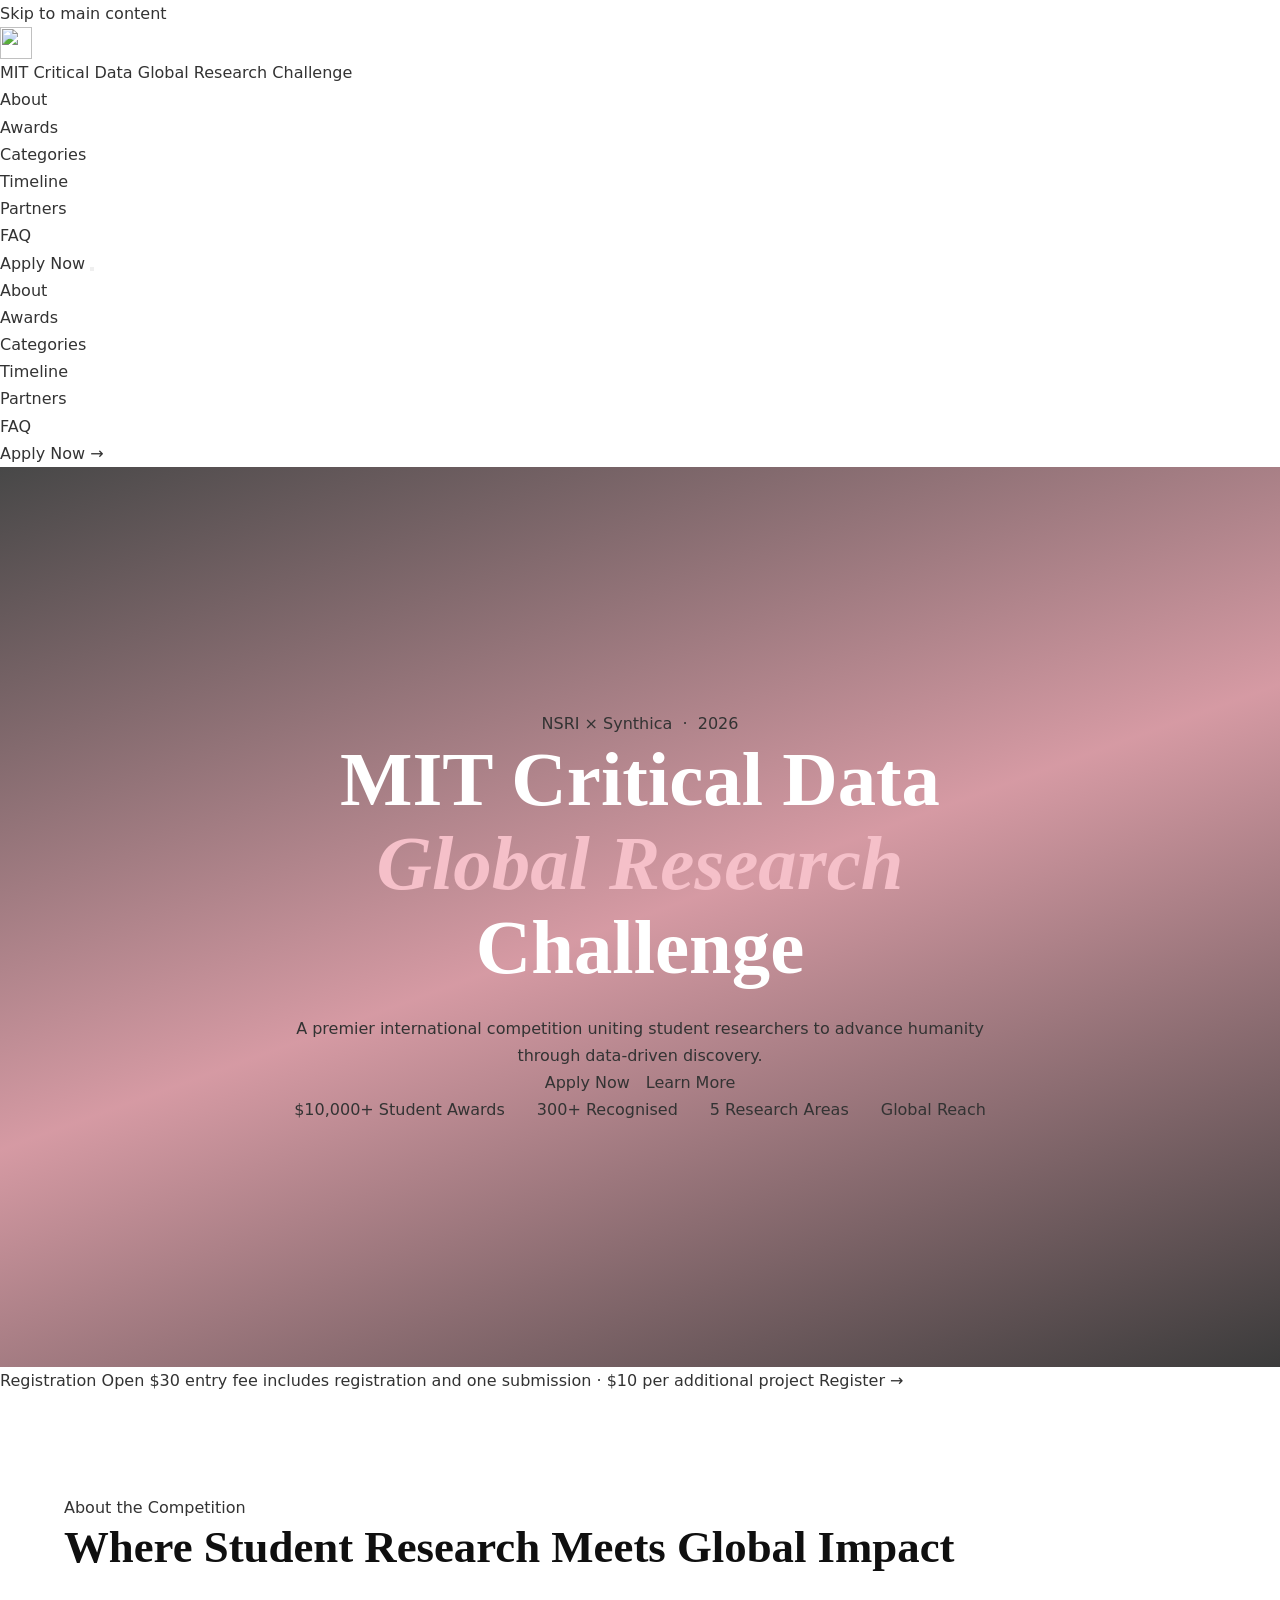
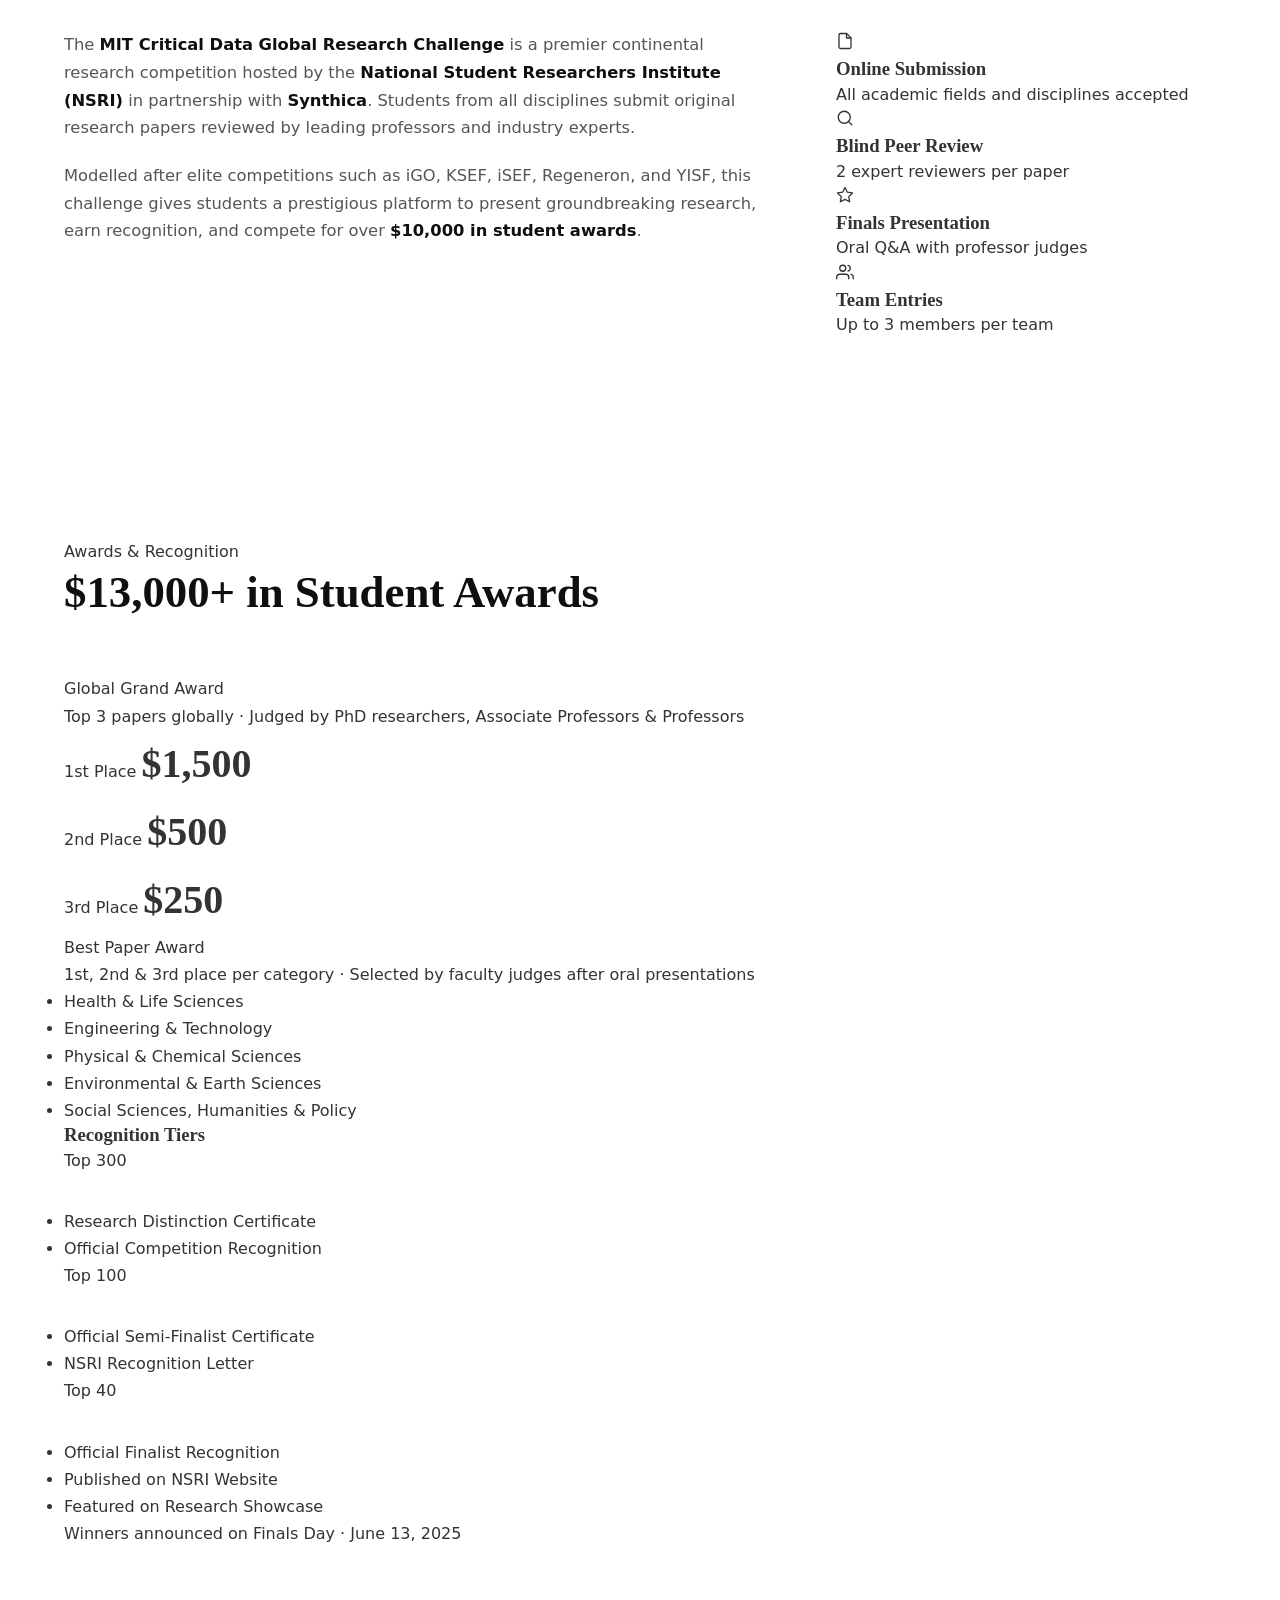
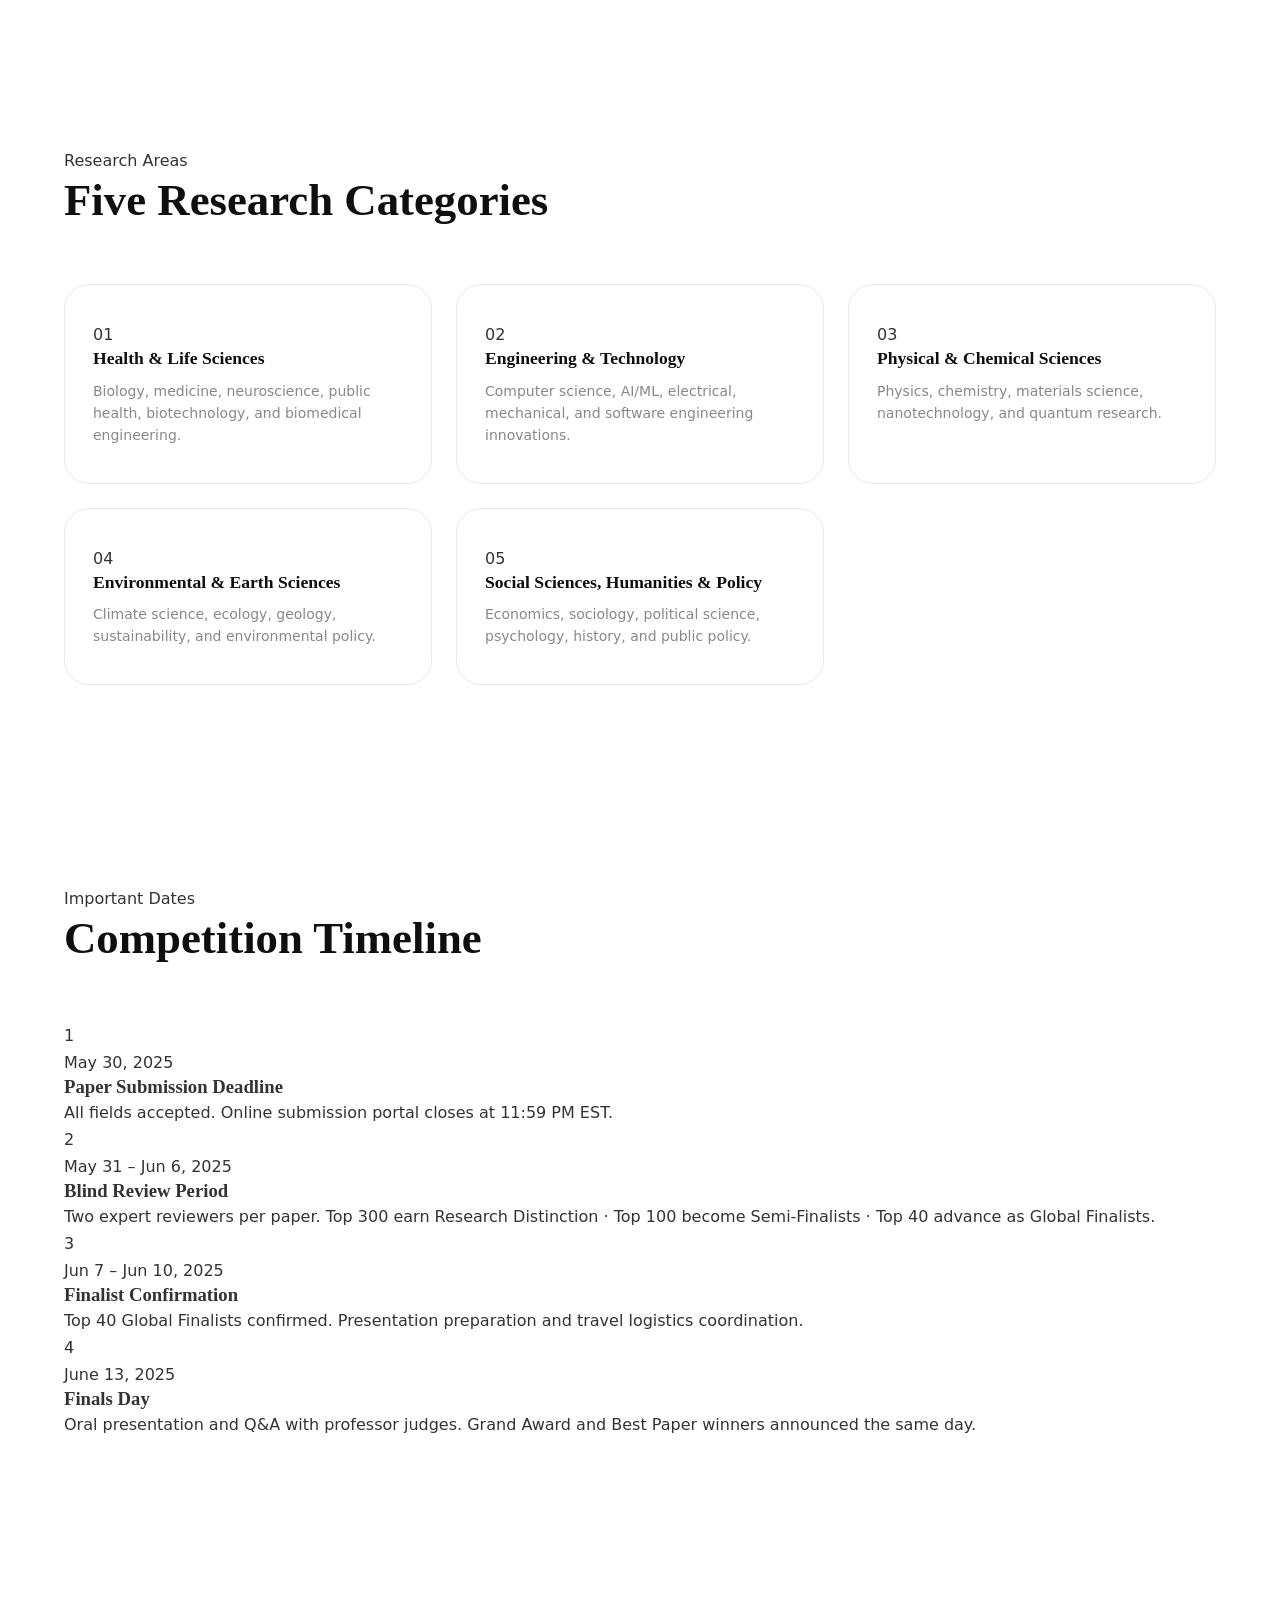
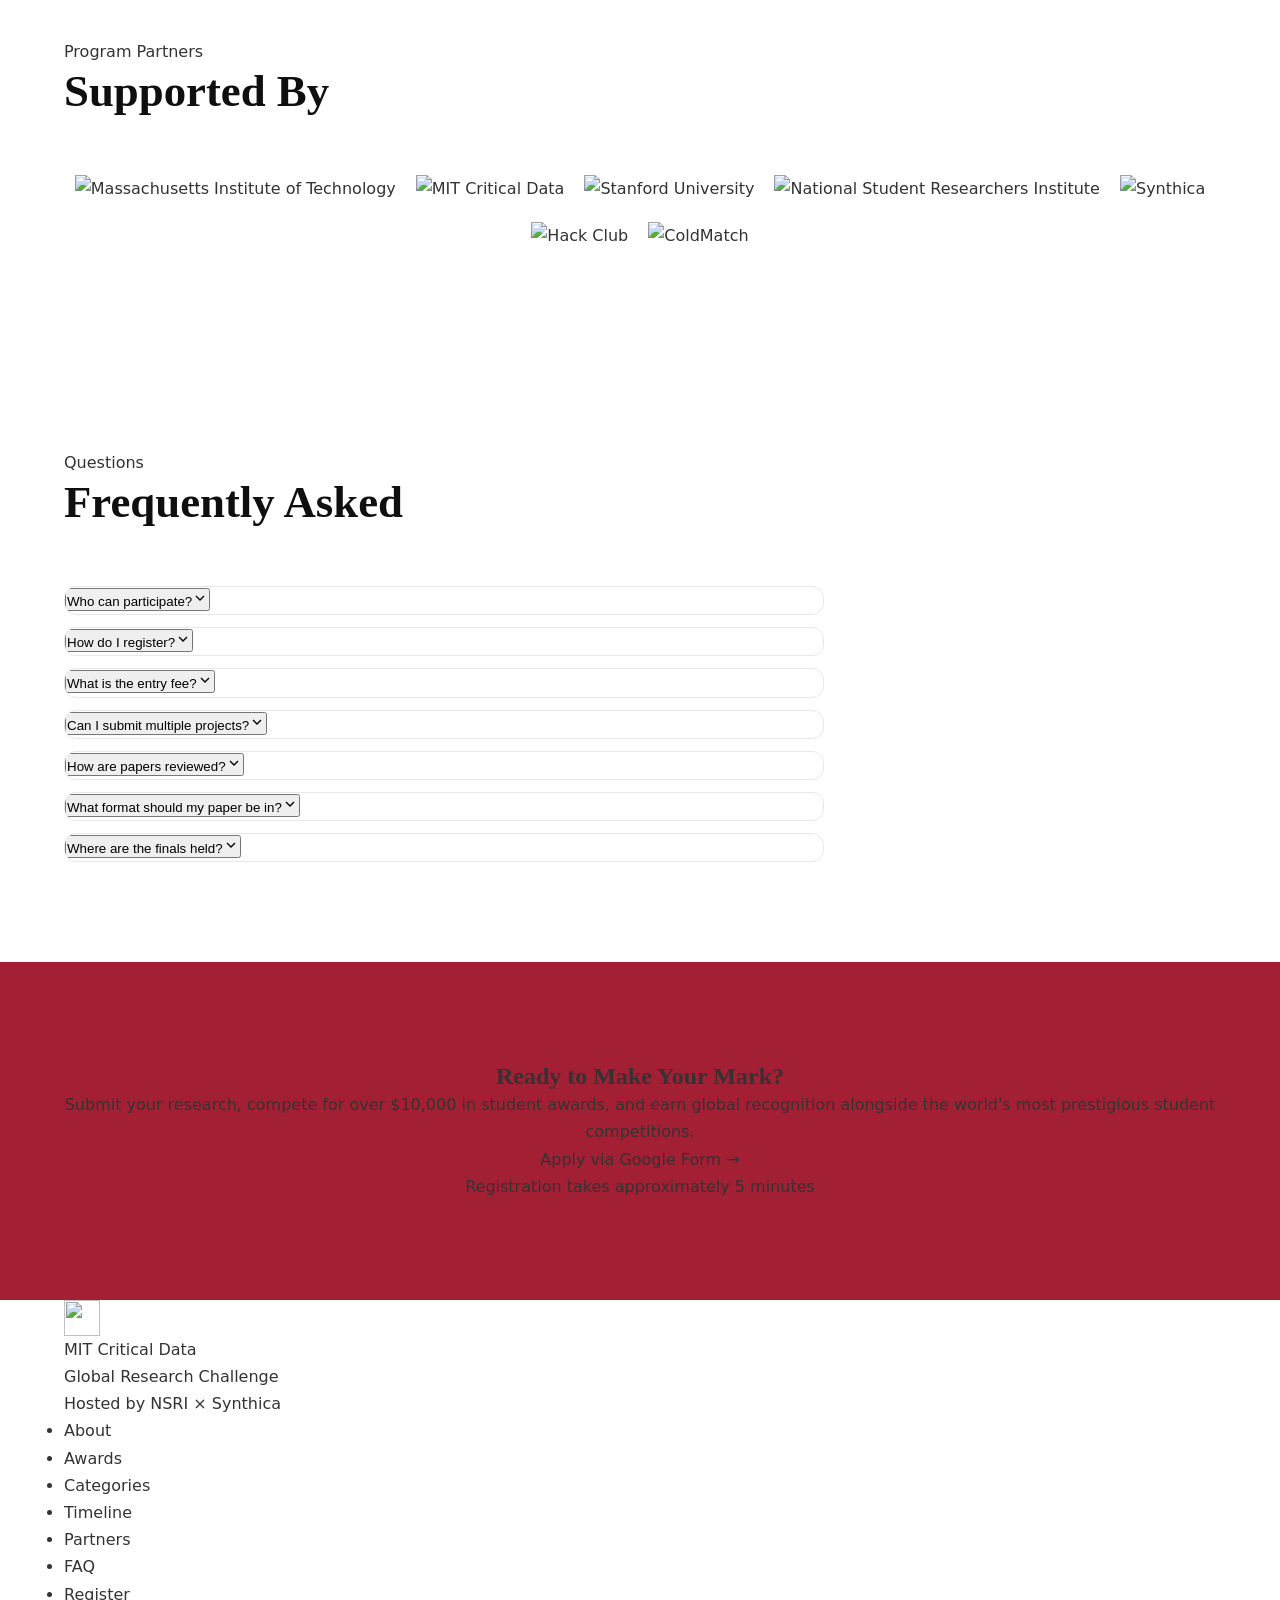
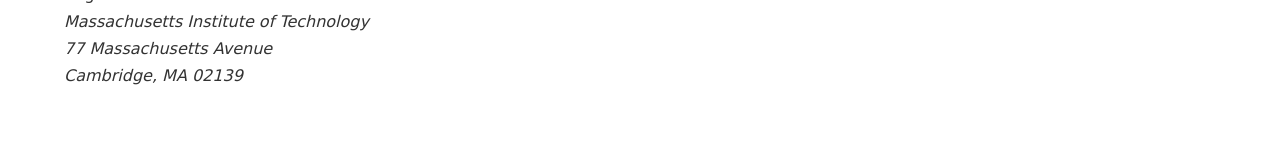
==== commit a44caf7d: "Update index.html" ====
--- a/index.html
+++ b/index.html
@@ -19,9 +19,7 @@
 
 <a href="#main" class="skip-link">Skip to main content</a>
 
-<!-- ══════════════════════════════════════════════
-     HEADER
-══════════════════════════════════════════════ -->
+<!-- HEADER -->
 <header class="site-header" id="site-header">
   <div class="header-inner">
     <a href="index.html" class="header-brand" aria-label="MIT Critical Data Global Research Challenge — Home">
@@ -70,14 +68,12 @@
 
 <main id="main">
 
-<!-- ══════════════════════════════════════════════
-     HERO
-══════════════════════════════════════════════ -->
+<!-- HERO -->
 <section class="hero" aria-label="Introduction">
   <div class="hero-bg" aria-hidden="true"></div>
   <div class="hero-overlay" aria-hidden="true"></div>
   <div class="hero-content">
-    <p class="hero-overline">NSRI &times; Synthica &nbsp;&middot;&nbsp; 2025</p>
+    <p class="hero-overline">NSRI &times; Synthica &nbsp;&middot;&nbsp; 2026</p>
     <h1 class="hero-title">
       MIT Critical Data<br>
       <em>Global Research</em><br>
@@ -113,9 +109,7 @@
   </div>
 </section>
 
-<!-- ══════════════════════════════════════════════
-     BAND
-══════════════════════════════════════════════ -->
+<!-- BAND -->
 <div class="band" role="complementary" aria-label="Registration information">
   <div class="band-inner">
     <span class="band-label">Registration Open</span>
@@ -126,9 +120,7 @@
   </div>
 </div>
 
-<!-- ══════════════════════════════════════════════
-     ABOUT
-══════════════════════════════════════════════ -->
+<!-- ABOUT -->
 <section class="section" id="about" aria-labelledby="about-h">
   <div class="container">
     <div class="section-header reveal">
@@ -182,9 +174,7 @@
   </div>
 </section>
 
-<!-- ══════════════════════════════════════════════
-     AWARDS
-══════════════════════════════════════════════ -->
+<!-- AWARDS -->
 <section class="section section-dark" id="awards" aria-labelledby="awards-h">
   <div class="container">
     <div class="section-header reveal">
@@ -257,9 +247,7 @@
   </div>
 </section>
 
-<!-- ══════════════════════════════════════════════
-     CATEGORIES
-══════════════════════════════════════════════ -->
+<!-- CATEGORIES -->
 <section class="section section-gray" id="categories" aria-labelledby="categories-h">
   <div class="container">
     <div class="section-header reveal">
@@ -296,9 +284,7 @@
   </div>
 </section>
 
-<!-- ══════════════════════════════════════════════
-     TIMELINE
-══════════════════════════════════════════════ -->
+<!-- TIMELINE -->
 <section class="section" id="timeline" aria-labelledby="timeline-h">
   <div class="container">
     <div class="section-header reveal">
@@ -359,9 +345,7 @@
   </div>
 </section>
 
-<!-- ══════════════════════════════════════════════
-     PARTNERS
-══════════════════════════════════════════════ -->
+<!-- PARTNERS -->
 <section class="section section-gray" id="partners" aria-labelledby="partners-h">
   <div class="container">
     <div class="section-header reveal">
@@ -394,9 +378,7 @@
   </div>
 </section>
 
-<!-- ══════════════════════════════════════════════
-     FAQ
-══════════════════════════════════════════════ -->
+<!-- FAQ -->
 <section class="section" id="faq" aria-labelledby="faq-h">
   <div class="container">
     <div class="section-header reveal">
@@ -436,9 +418,7 @@
   </div>
 </section>
 
-<!-- ══════════════════════════════════════════════
-     CTA
-══════════════════════════════════════════════ -->
+<!-- CTA -->
 <section class="cta-section" aria-labelledby="cta-h">
   <div class="container">
     <div class="cta-inner">
@@ -457,9 +437,7 @@
 
 </main>
 
-<!-- ══════════════════════════════════════════════
-     FOOTER
-══════════════════════════════════════════════ -->
+<!-- FOOTER -->
 <footer class="site-footer" role="contentinfo">
   <div class="container">
     <div class="footer-grid">
@@ -489,7 +467,7 @@
       </address>
     </div>
     <div class="footer-bottom">
-      <p>&copy; 2025 MIT Critical Data Global Research Challenge &middot; NSRI &times; Synthica &middot; All rights reserved.</p>
+      <p>&copy; 2026 MIT Critical Data Global Research Challenge &middot; NSRI &times; Synthica &middot; All rights reserved.</p>
       <p class="footer-peer-line">Recognised alongside: iGO &middot; KSEF &middot; iSEF &middot; Regeneron STS &middot; YISF</p>
     </div>
   </div>
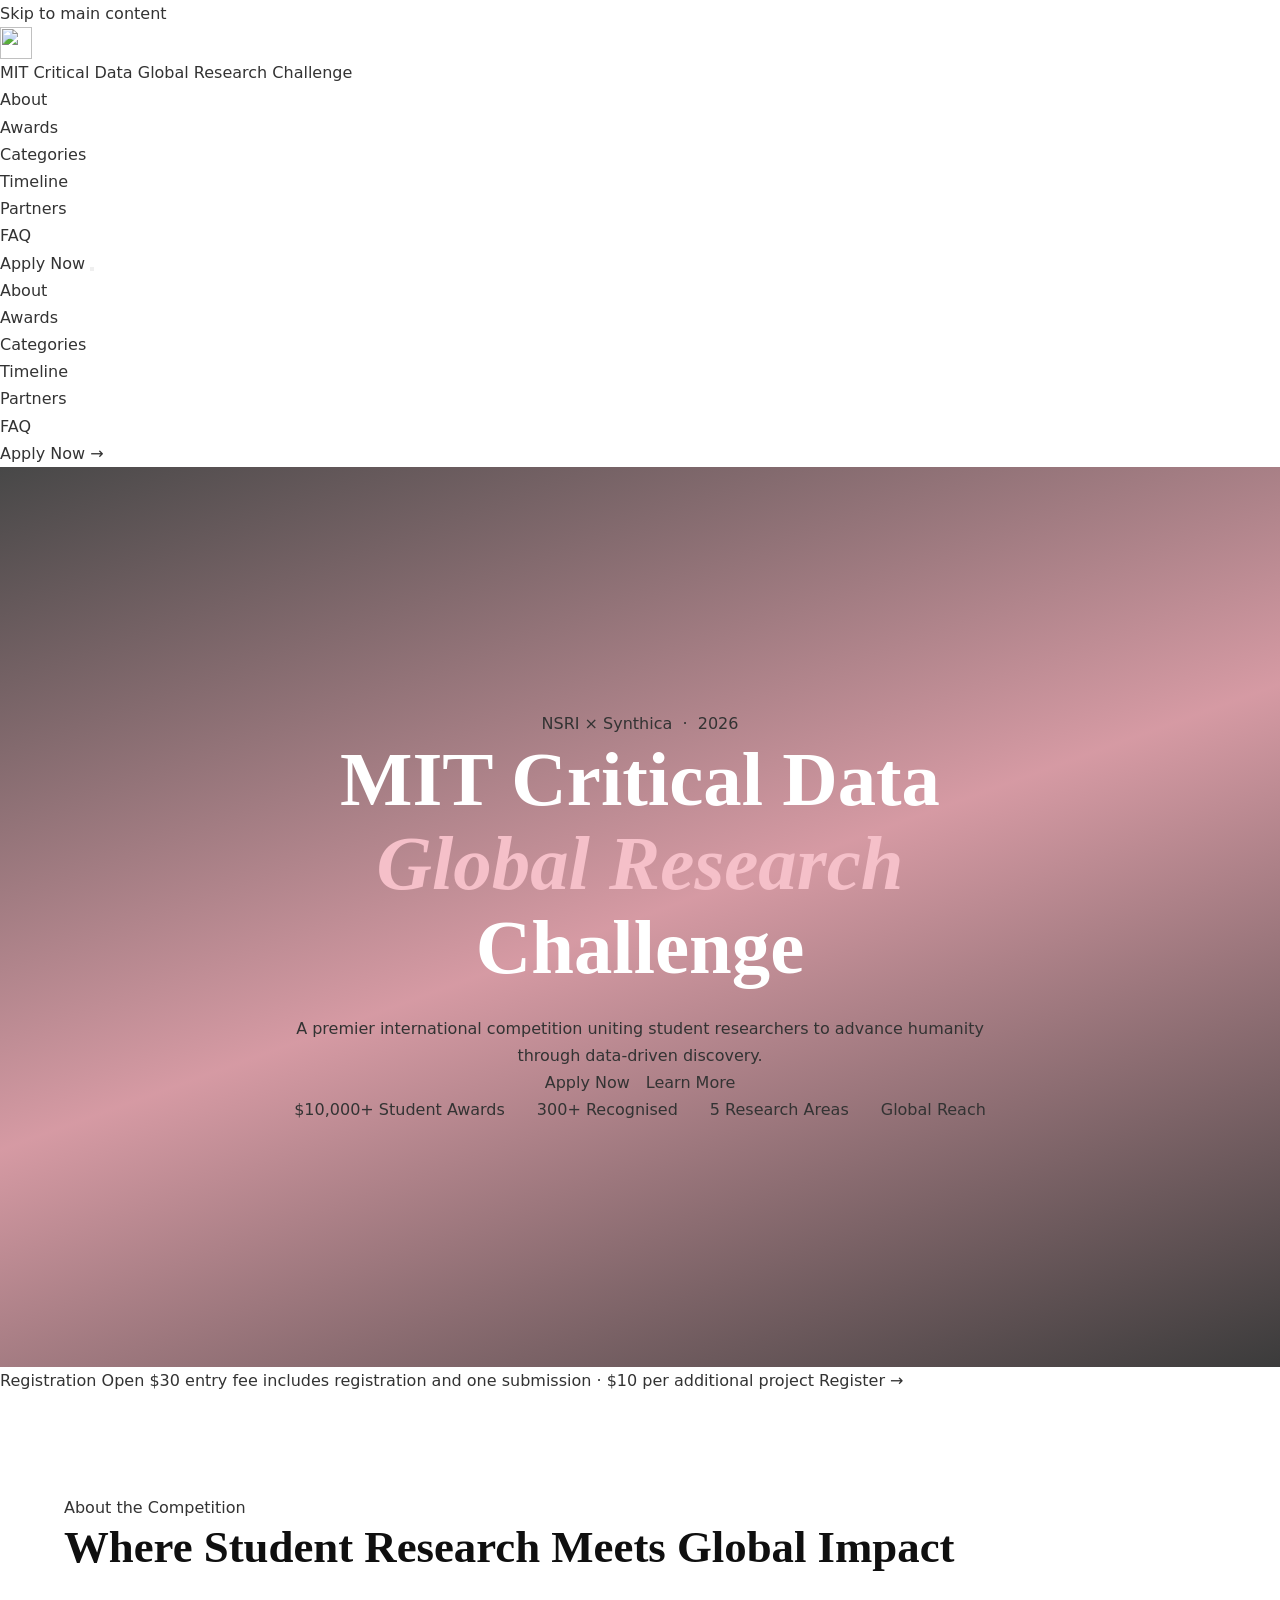
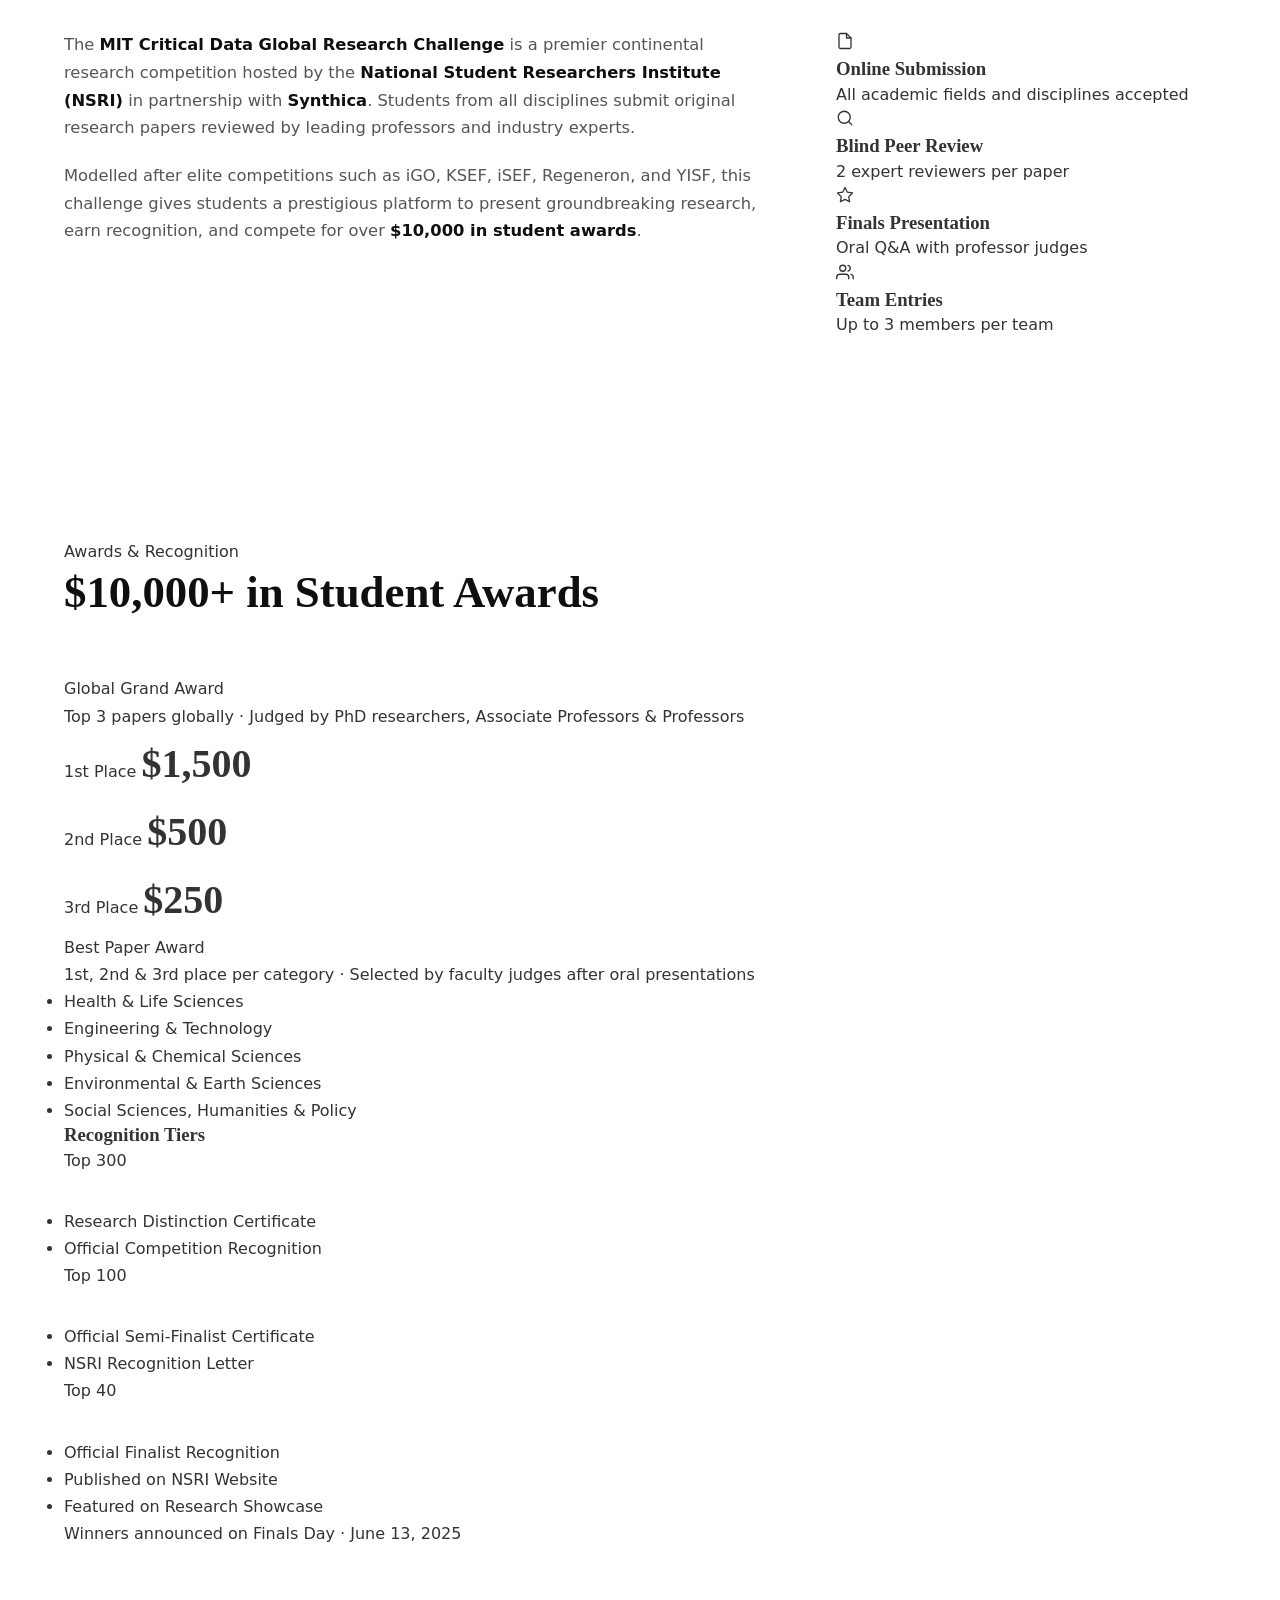
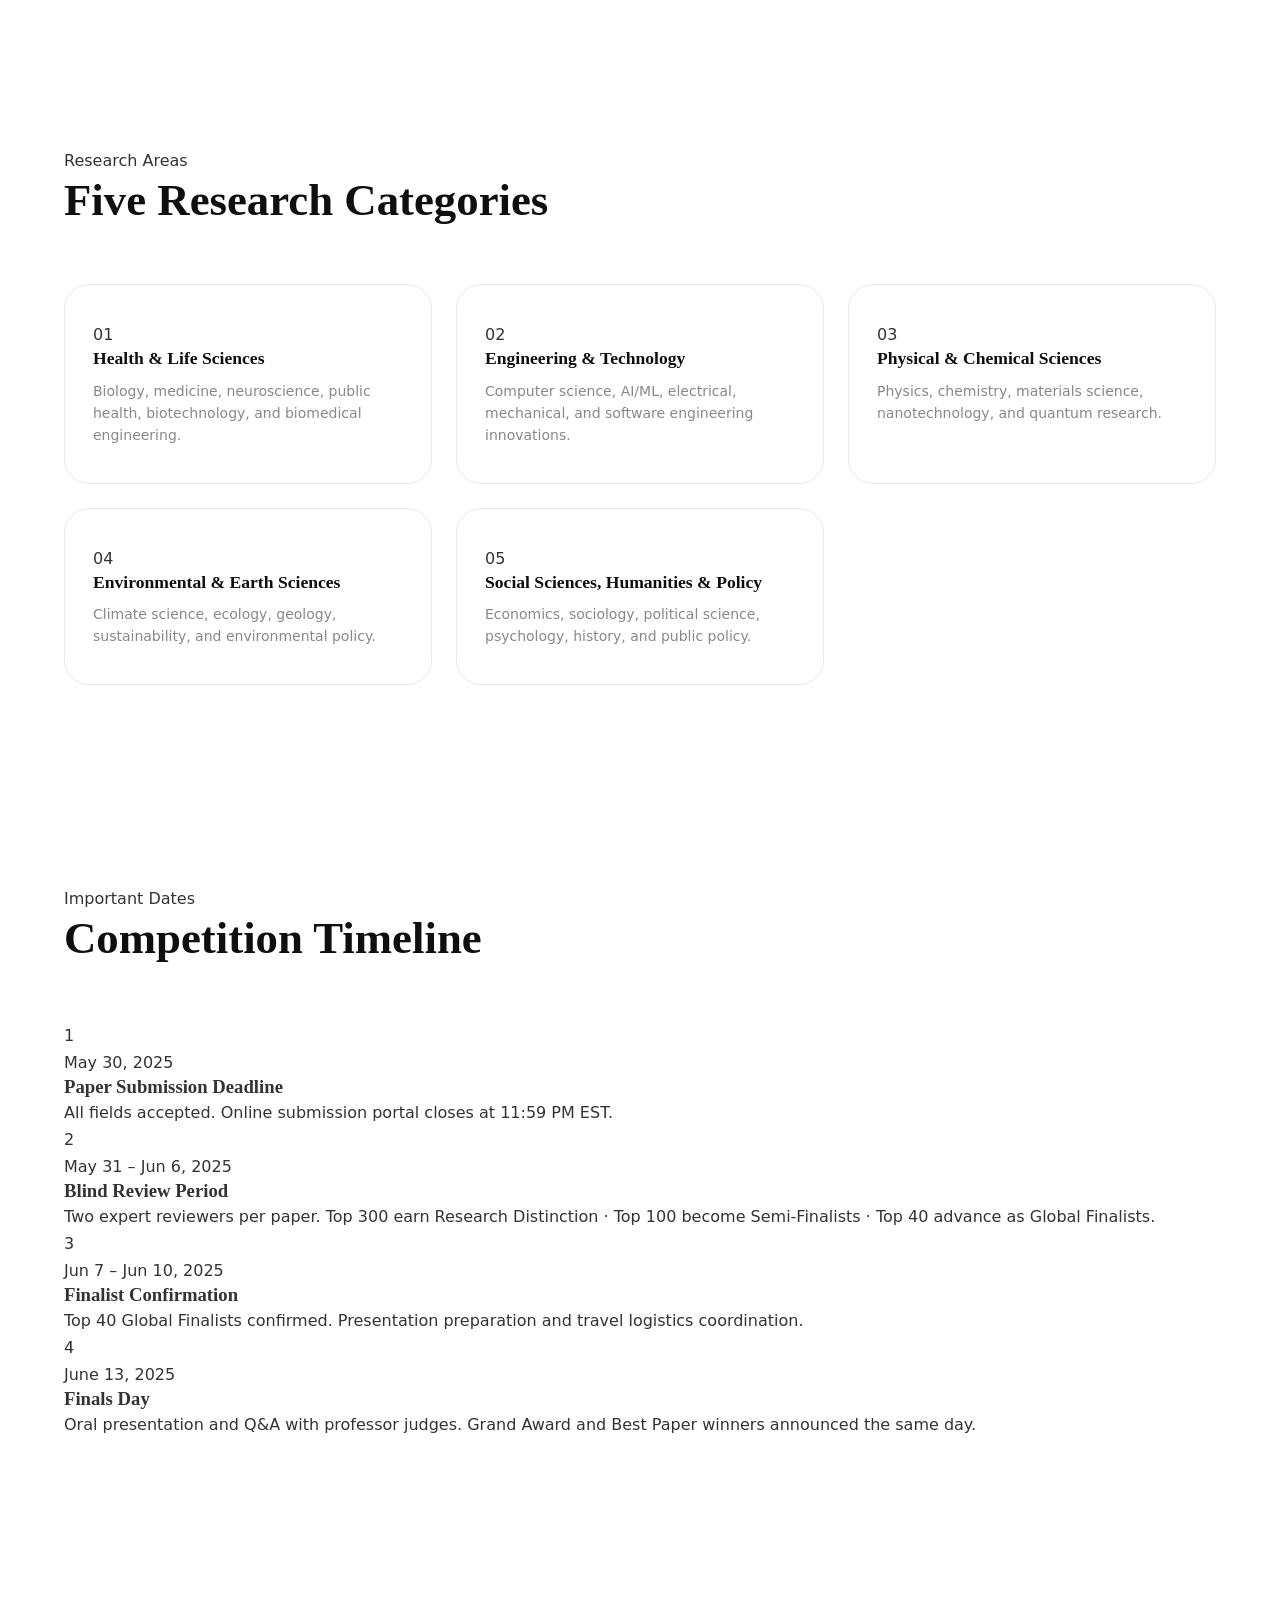
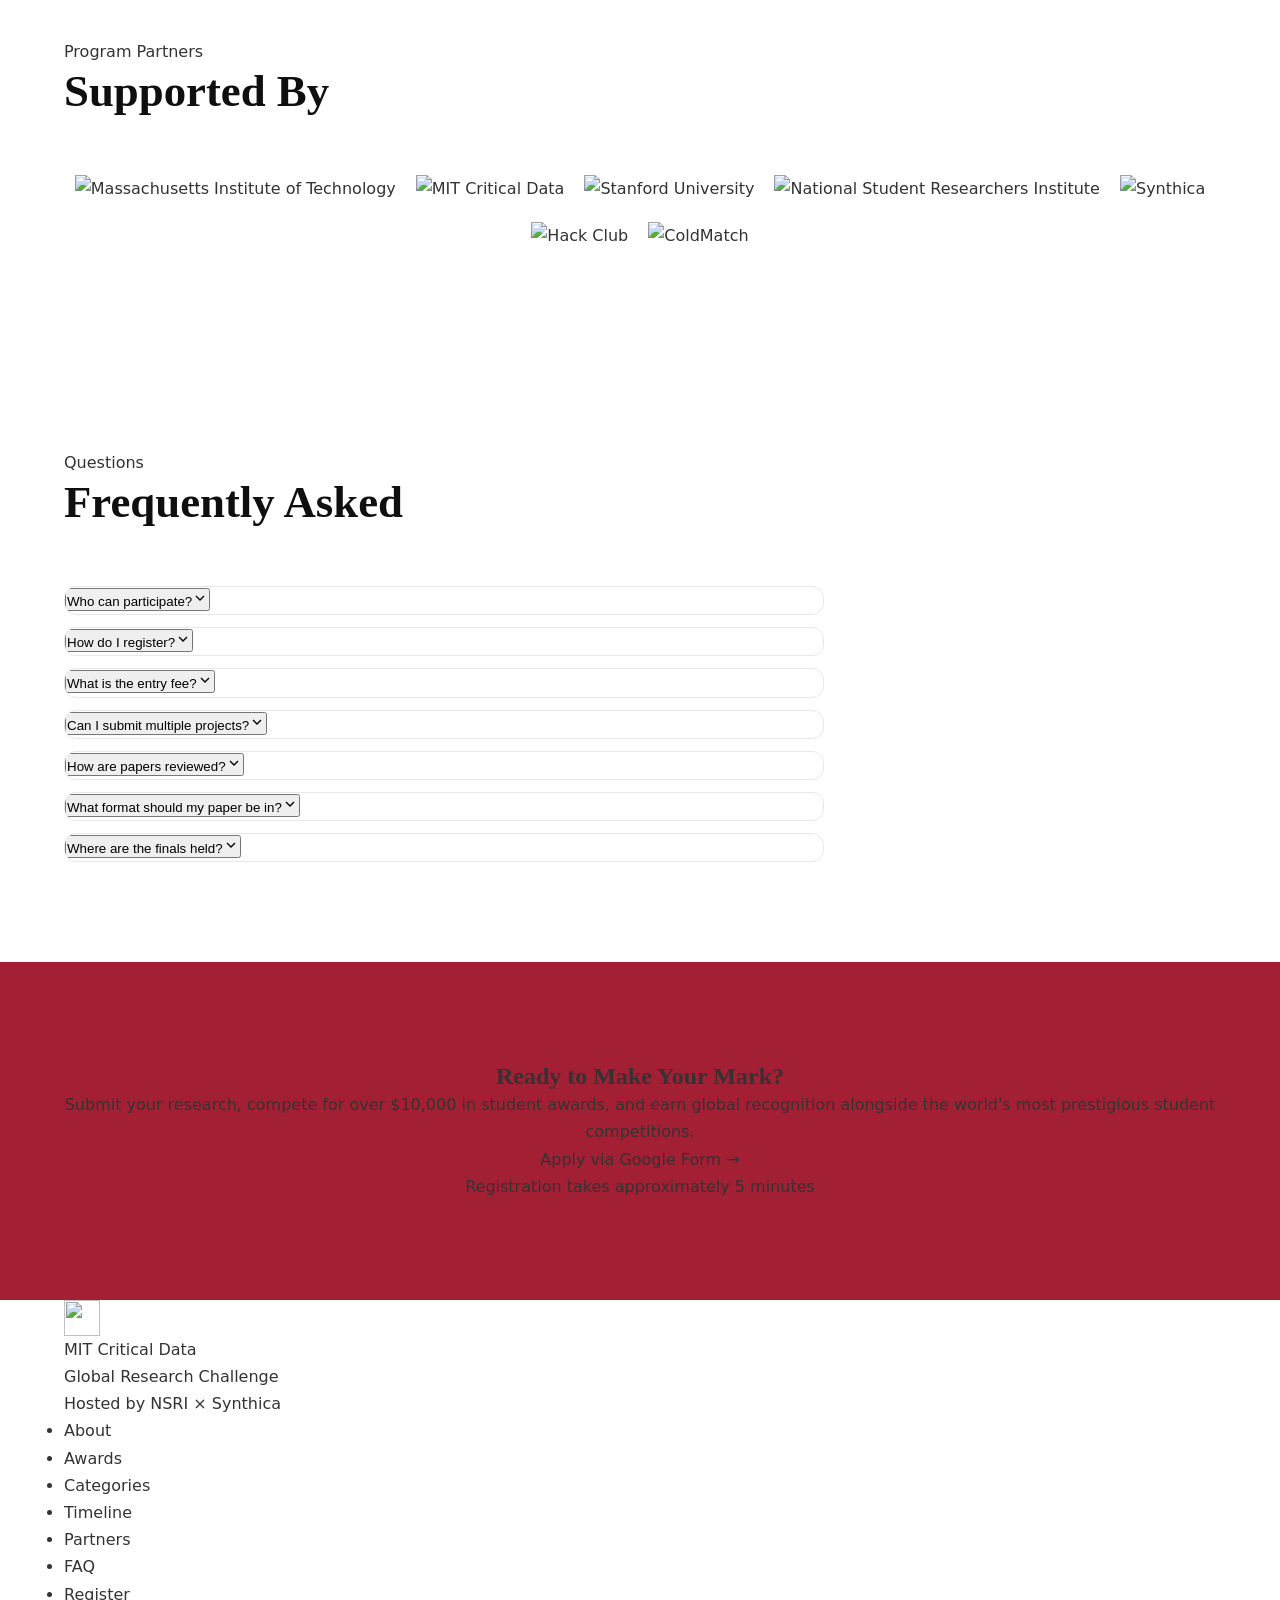
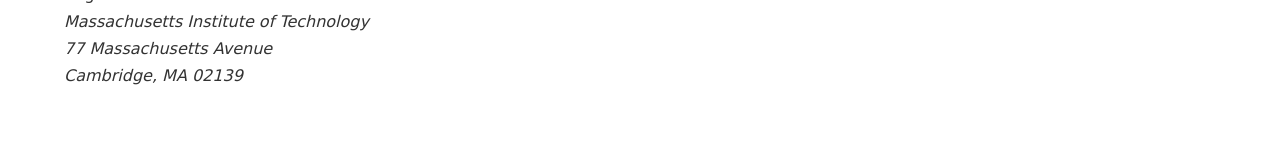
==== commit 2163cfbe: "Update index.html" ====
--- a/index.html
+++ b/index.html
@@ -179,7 +179,7 @@
   <div class="container">
     <div class="section-header reveal">
       <p class="eyebrow light">Awards &amp; Recognition</p>
-      <h2 class="section-title light" id="awards-h">$13,000+ in Student Awards</h2>
+      <h2 class="section-title light" id="awards-h">$10,000+ in Student Awards</h2>
     </div>
 
     <div class="awards-top">
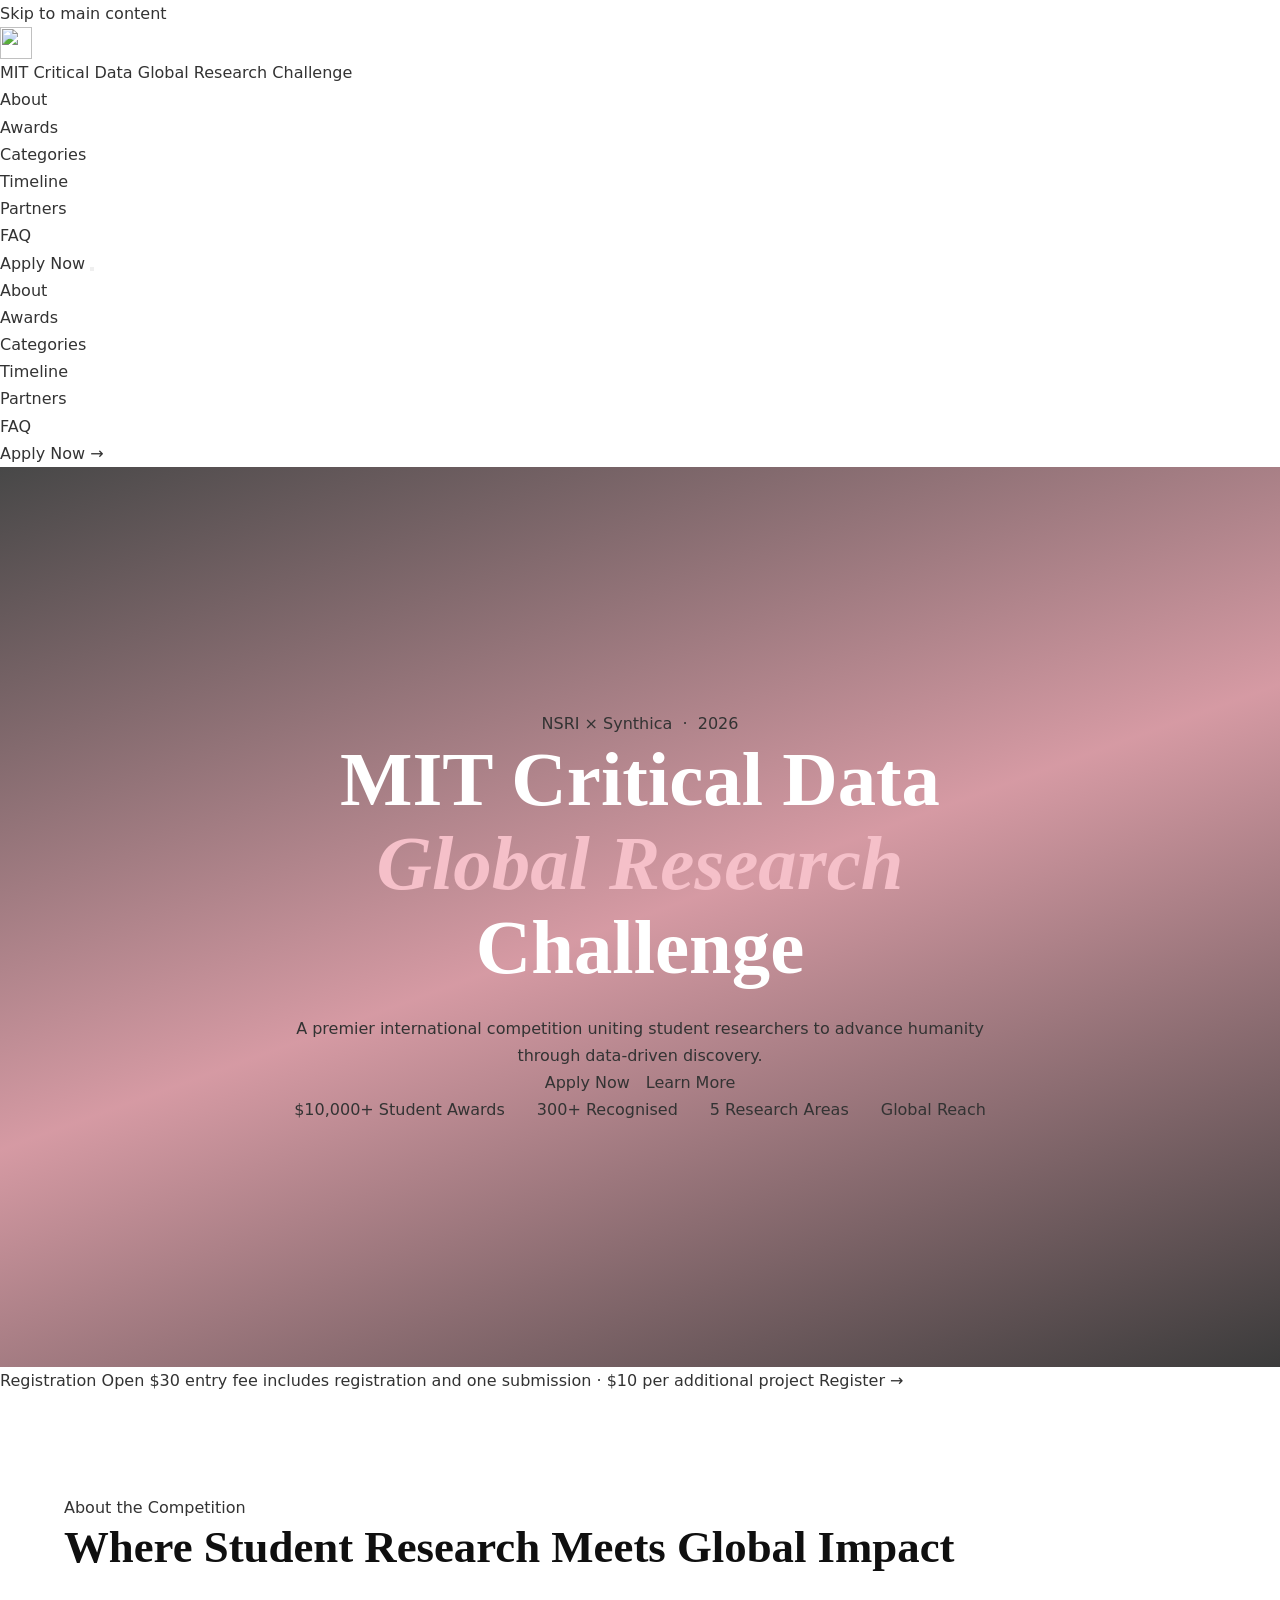
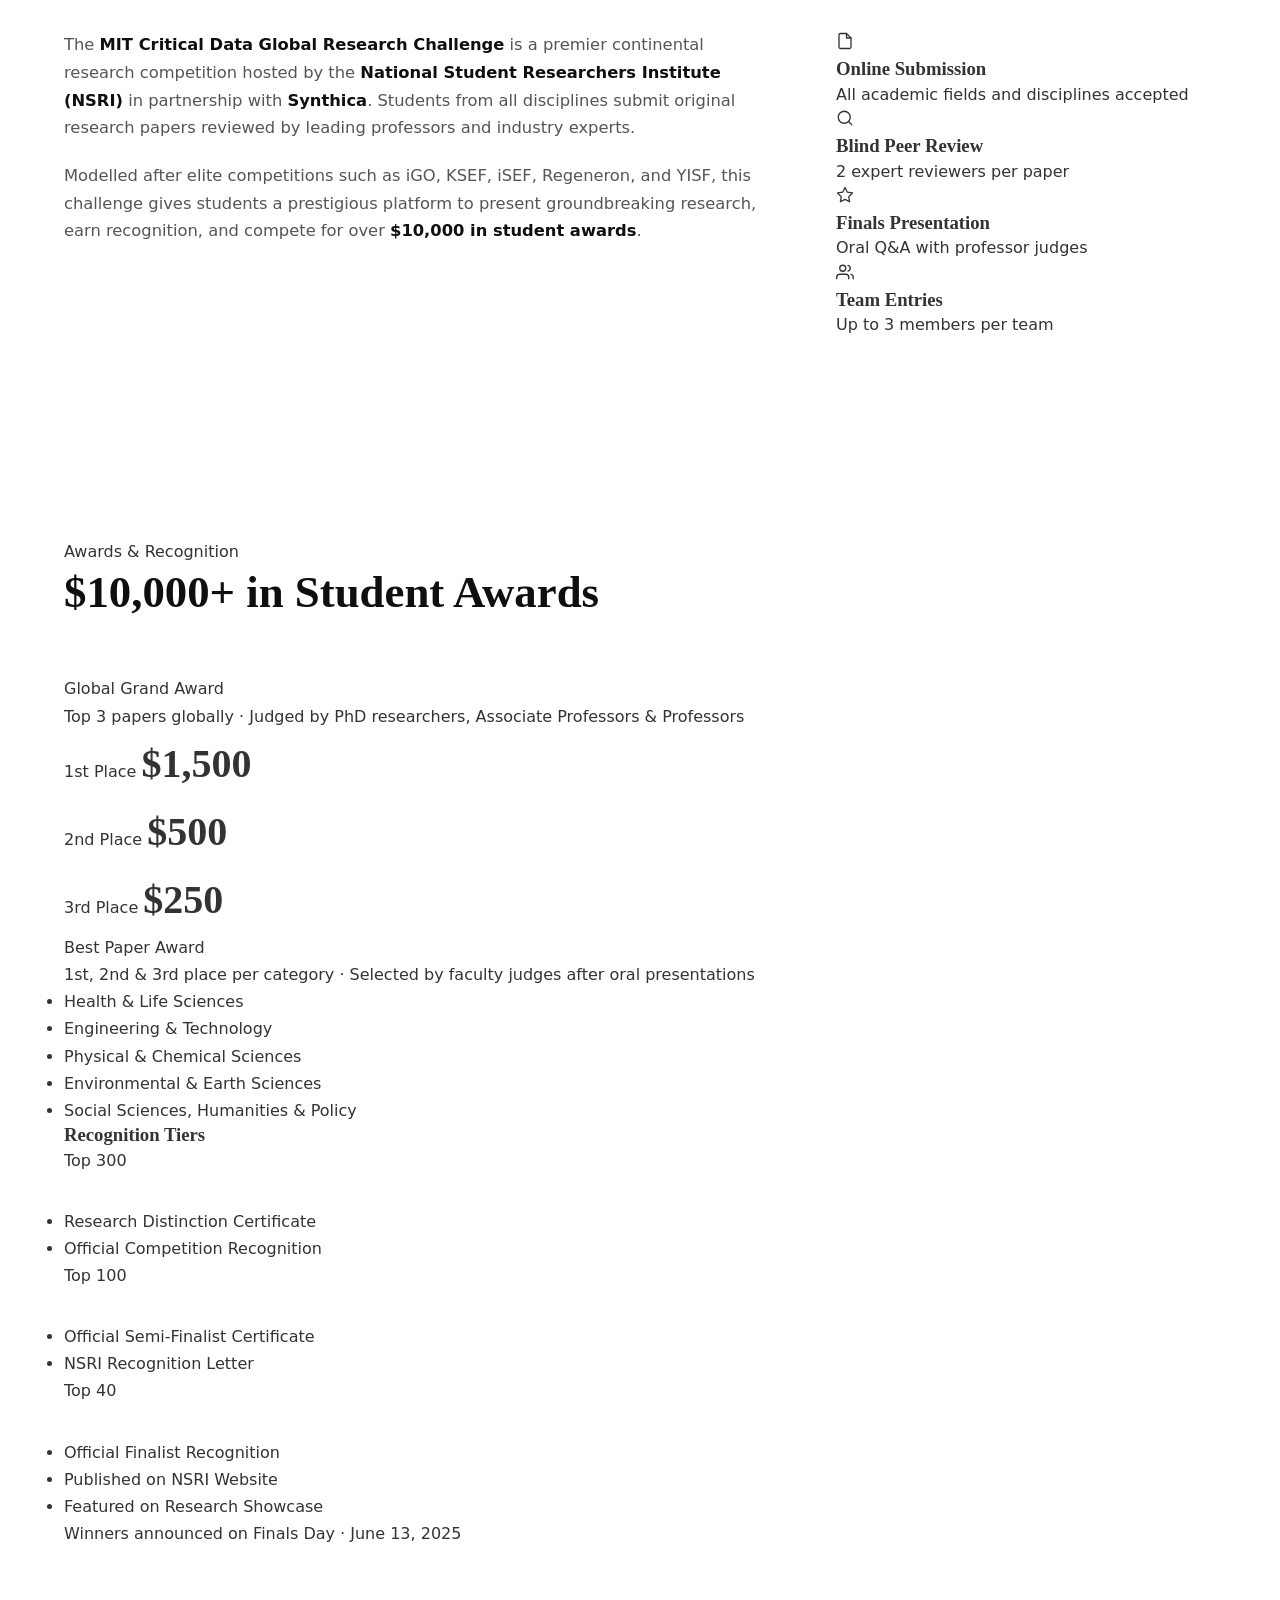
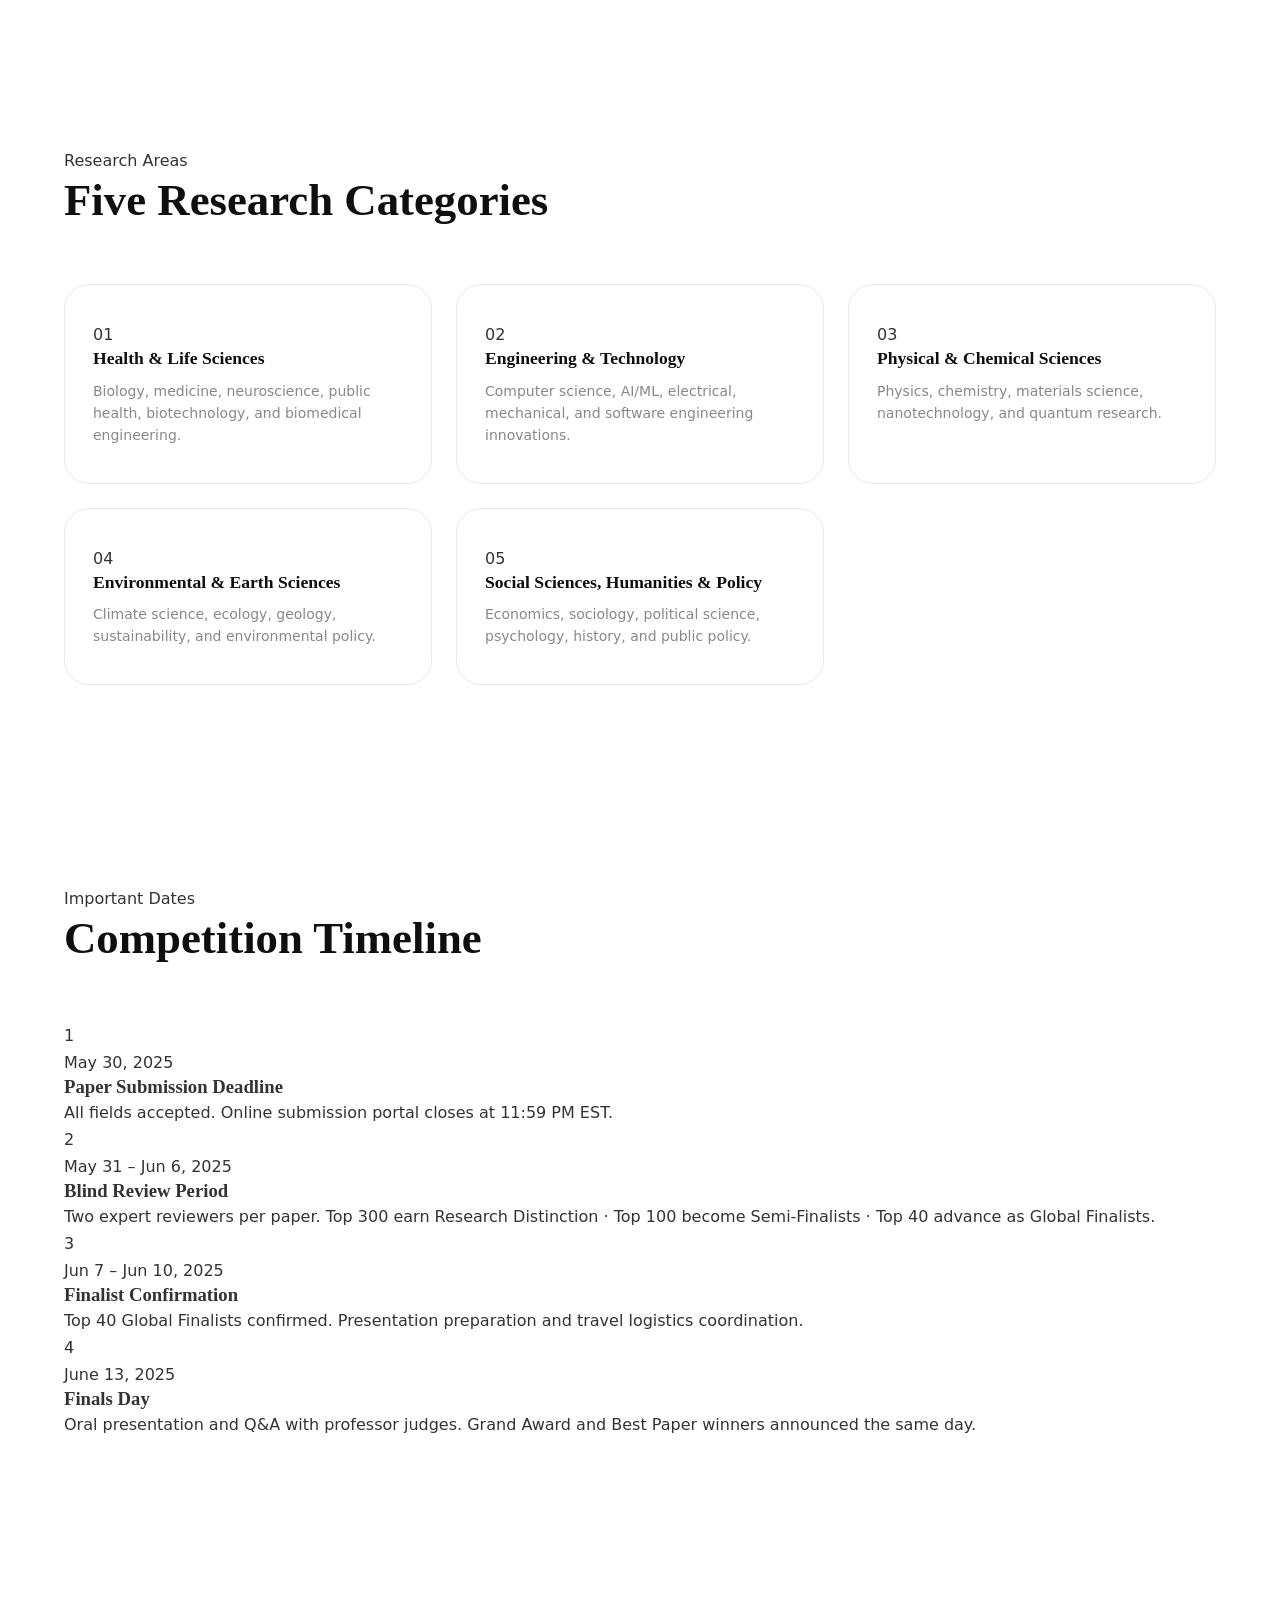
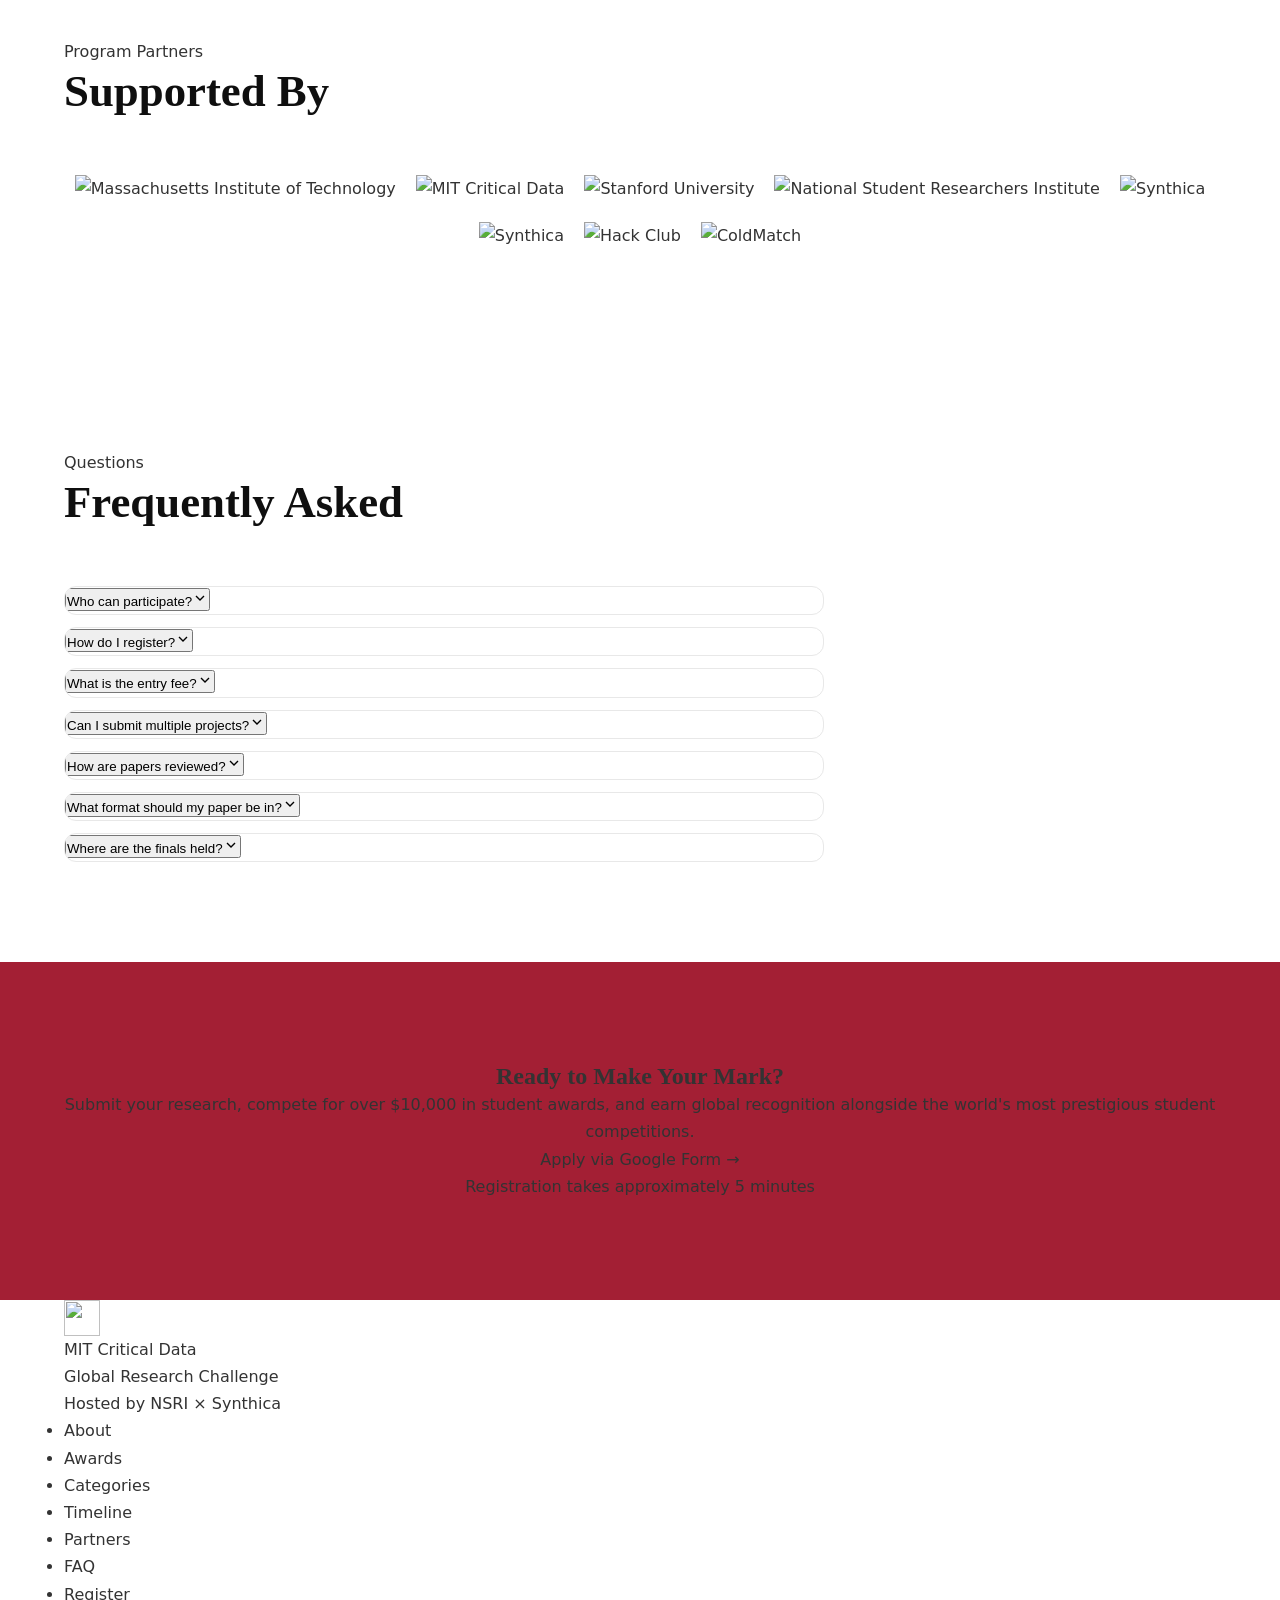
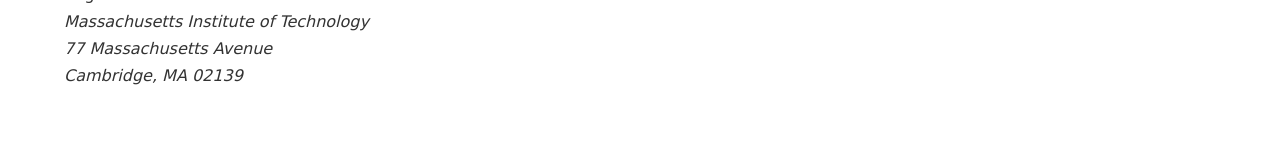
==== commit adff69c6: "Update index.html" ====
--- a/index.html
+++ b/index.html
@@ -41,7 +41,7 @@
       </ul>
     </nav>
 
-    <a href="https://docs.google.com/forms/d/e/1FAIpQLSdftcUGwxjZKftB3MeojIpAjBSw-K5kYu3DFSHzUh32zN_FhQ/viewform?usp=dialog"
+    <a href="https://docs.google.com/forms/d/e/1FAIpQLSehThLdX3d6flz91gdu32rb5dC_qCLNNiN0hV2ETQDoCsBG6A/viewform?usp=publish-editor"
        target="_blank" rel="noopener noreferrer" class="header-cta">Apply Now</a>
 
     <button class="nav-toggle" id="navToggle"
@@ -61,7 +61,7 @@
       <li><a href="#partners" tabindex="-1">Partners</a></li>
       <li><a href="#faq" tabindex="-1">FAQ</a></li>
     </ul>
-    <a href="https://docs.google.com/forms/d/e/1FAIpQLSdftcUGwxjZKftB3MeojIpAjBSw-K5kYu3DFSHzUh32zN_FhQ/viewform?usp=dialog"
+    <a href="https://docs.google.com/forms/d/e/1FAIpQLSehThLdX3d6flz91gdu32rb5dC_qCLNNiN0hV2ETQDoCsBG6A/viewform?usp=publish-editor"
        target="_blank" rel="noopener noreferrer" class="mobile-nav-cta" tabindex="-1">Apply Now &rarr;</a>
   </nav>
 </div>
@@ -81,7 +81,7 @@
     </h1>
     <p class="hero-desc">A premier international competition uniting student researchers to advance humanity through data-driven discovery.</p>
     <div class="hero-actions">
-      <a href="https://docs.google.com/forms/d/e/1FAIpQLSdftcUGwxjZKftB3MeojIpAjBSw-K5kYu3DFSHzUh32zN_FhQ/viewform?usp=dialog"
+      <a href="https://docs.google.com/forms/d/e/1FAIpQLSehThLdX3d6flz91gdu32rb5dC_qCLNNiN0hV2ETQDoCsBG6A/viewform?usp=publish-editor"
          target="_blank" rel="noopener noreferrer" class="btn btn-red">Apply Now</a>
       <a href="#about" class="btn btn-outline-white">Learn More</a>
     </div>
@@ -115,7 +115,7 @@
     <span class="band-label">Registration Open</span>
     <span class="band-sep" aria-hidden="true"></span>
     <span class="band-text">$30 entry fee includes registration and one submission &middot; $10 per additional project</span>
-    <a href="https://docs.google.com/forms/d/e/1FAIpQLSdftcUGwxjZKftB3MeojIpAjBSw-K5kYu3DFSHzUh32zN_FhQ/viewform?usp=dialog"
+    <a href="https://docs.google.com/forms/d/e/1FAIpQLSehThLdX3d6flz91gdu32rb5dC_qCLNNiN0hV2ETQDoCsBG6A/viewform?usp=publish-editor"
        target="_blank" rel="noopener noreferrer" class="band-link">Register &rarr;</a>
   </div>
 </div>
@@ -353,7 +353,7 @@
       <h2 class="section-title" id="partners-h">Supported By</h2>
     </div>
     <div class="partners-grid" aria-label="Partner organizations">
-      <div class="partner reveal">
+    <div class="partner reveal">
         <img src="assets/MIT-university-logo.png" alt="Massachusetts Institute of Technology" loading="lazy"/>
       </div>
       <div class="partner reveal d1">
@@ -367,6 +367,9 @@
       </div>
       <div class="partner reveal d4">
         <img src="assets/synthica-logo.jpg" alt="Synthica" loading="lazy"/>
+      </div>
+      <div class="partner reveal d4">
+        <img src="assets/CrackD-logo.jpg" alt="Synthica" loading="lazy"/>
       </div>
       <div class="partner reveal d1">
         <img src="assets/HackClub-logo.jpg" alt="Hack Club" loading="lazy"/>
@@ -392,7 +395,7 @@
       </div>
       <div class="faq-item reveal d1">
         <dt><button class="faq-btn" aria-expanded="false" aria-controls="faq2">How do I register?<svg class="faq-icon" width="16" height="16" viewBox="0 0 24 24" fill="none" stroke="currentColor" stroke-width="2" aria-hidden="true"><polyline points="6 9 12 15 18 9"/></svg></button></dt>
-        <dd id="faq2" class="faq-answer"><p>Registration is handled through our <a href="https://docs.google.com/forms/d/e/1FAIpQLSdftcUGwxjZKftB3MeojIpAjBSw-K5kYu3DFSHzUh32zN_FhQ/viewform?usp=dialog" target="_blank" rel="noopener noreferrer">Google Form</a>. No account creation needed &mdash; you will receive a confirmation email with payment instructions after submitting.</p></dd>
+        <dd id="faq2" class="faq-answer"><p>Registration is handled through our <a href="https://docs.google.com/forms/d/e/1FAIpQLSehThLdX3d6flz91gdu32rb5dC_qCLNNiN0hV2ETQDoCsBG6A/viewform?usp=publish-editor" target="_blank" rel="noopener noreferrer">Google Form</a>. No account creation needed &mdash; you will receive a confirmation email with payment instructions after submitting.</p></dd>
       </div>
       <div class="faq-item reveal d2">
         <dt><button class="faq-btn" aria-expanded="false" aria-controls="faq3">What is the entry fee?<svg class="faq-icon" width="16" height="16" viewBox="0 0 24 24" fill="none" stroke="currentColor" stroke-width="2" aria-hidden="true"><polyline points="6 9 12 15 18 9"/></svg></button></dt>
@@ -427,7 +430,7 @@
         <p>Submit your research, compete for over $10,000 in student awards, and earn global recognition alongside the world's most prestigious student competitions.</p>
       </div>
       <div class="cta-action reveal d2">
-        <a href="https://docs.google.com/forms/d/e/1FAIpQLSdftcUGwxjZKftB3MeojIpAjBSw-K5kYu3DFSHzUh32zN_FhQ/viewform?usp=dialog"
+        <a href="https://docs.google.com/forms/d/e/1FAIpQLSehThLdX3d6flz91gdu32rb5dC_qCLNNiN0hV2ETQDoCsBG6A/viewform?usp=publish-editor"
            target="_blank" rel="noopener noreferrer" class="btn btn-white btn-lg">Apply via Google Form &rarr;</a>
         <p class="cta-note">Registration takes approximately 5 minutes</p>
       </div>
@@ -457,7 +460,7 @@
           <li><a href="#timeline">Timeline</a></li>
           <li><a href="#partners">Partners</a></li>
           <li><a href="#faq">FAQ</a></li>
-          <li><a href="https://docs.google.com/forms/d/e/1FAIpQLSdftcUGwxjZKftB3MeojIpAjBSw-K5kYu3DFSHzUh32zN_FhQ/viewform?usp=dialog" target="_blank" rel="noopener noreferrer">Register</a></li>
+          <li><a href="https://docs.google.com/forms/d/e/1FAIpQLSehThLdX3d6flz91gdu32rb5dC_qCLNNiN0hV2ETQDoCsBG6A/viewform?usp=publish-editor" target="_blank" rel="noopener noreferrer">Register</a></li>
         </ul>
       </nav>
       <address class="footer-address" aria-label="Location">
